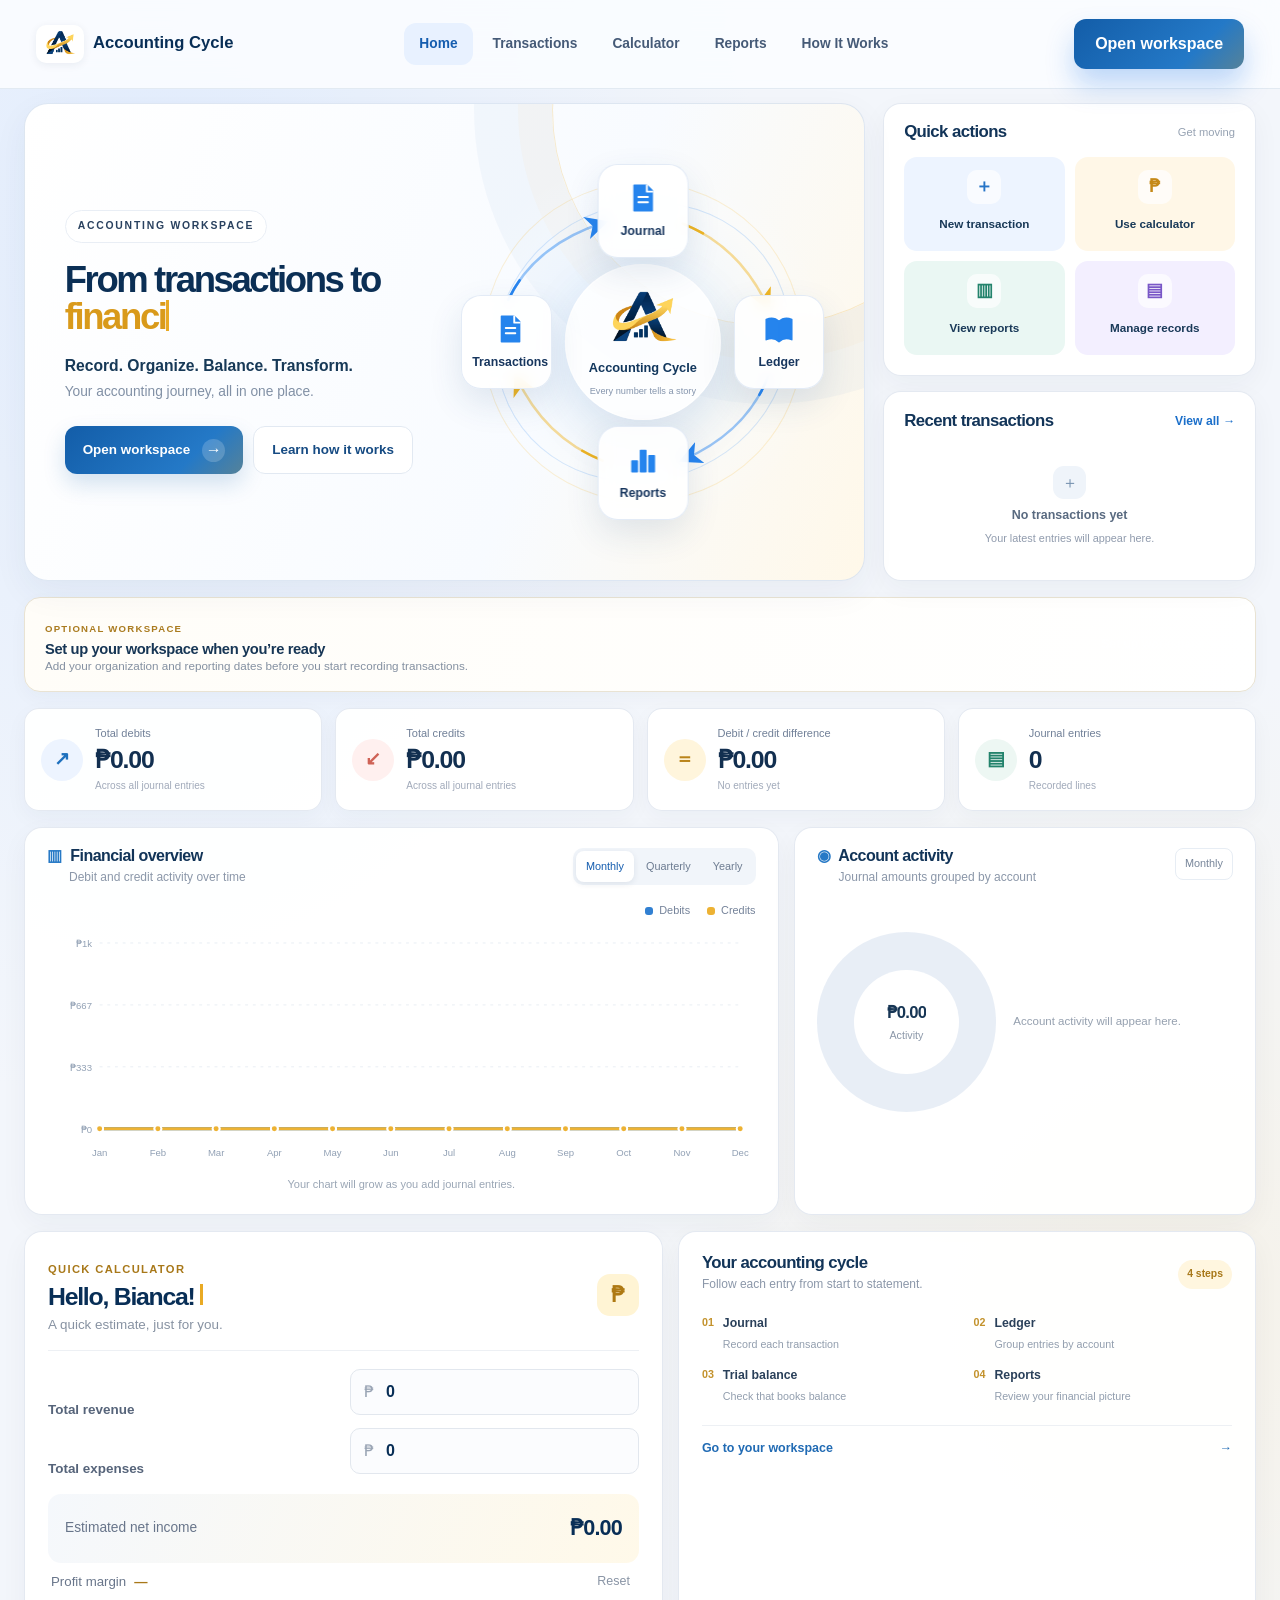
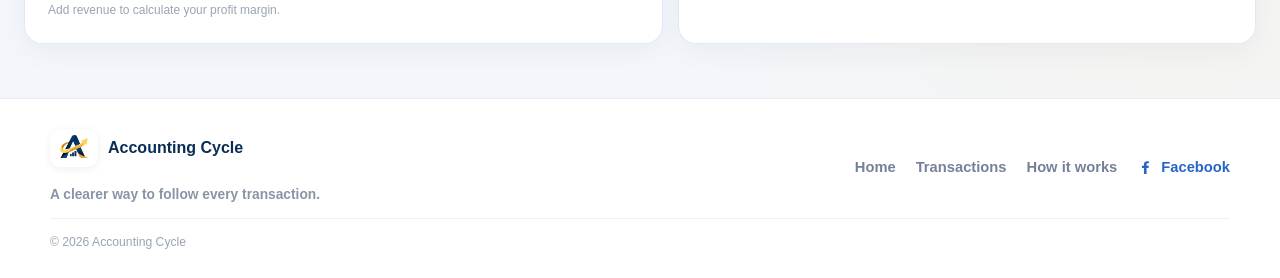
==== index.html @ e99c2876 "Update the transaction.html" ====
﻿<!DOCTYPE html>
<html lang="en">
  <head>
    <meta charset="UTF-8" />
    <meta name="viewport" content="width=device-width, initial-scale=1.0" />
    <meta
      name="description"
      content="Accounting Cycle transforms every transaction into organized accounting insight, from entry to financial report."
    />
    <title>Accounting Cycle</title>
    <link rel="icon" type="image/png" href="assets/logo.png" />
    <link rel="stylesheet" href="base.css" />
    <link rel="stylesheet" href="shared.css" />
    <link rel="stylesheet" href="home.css" />
  </head>
  <body class="dashboard-page">
    <header class="topbar">
      <div class="shell topbar-inner">
        <a class="brand" href="#top" aria-label="Accounting Cycle home">
          <img src="assets/logo.png" alt="Accounting Cycle" class="brand-mark" />
          <span>Accounting Cycle</span>
        </a>

        <nav class="main-nav" aria-label="Main navigation">
          <a class="is-current" href="index.html" aria-current="page">Home</a>
          <a href="transactions.html">Transactions</a>
          <a href="#calculator">Calculator</a>
          <a href="#reports">Reports</a>
          <a href="#how-it-works">How It Works</a>
        </nav>

        <a href="transactions.html" class="btn btn-solid">Open workspace</a>
      </div>
    </header>

    <main id="top" class="dashboard-home">
      <div class="dashboard-shell">
        <div class="dashboard-grid">
          <section class="dashboard-hero-card">
            <div class="dashboard-hero-copy">
              <p class="eyebrow">ACCOUNTING WORKSPACE</p>
              <h1><span class="hero-headline-base">From transactions to</span><span class="headline-line"><span class="typed-insight-wrap"><span class="typed-insight-placeholder" aria-hidden="true">financial clarity.</span><span class="typed-insight-live"><span id="typedInsight"></span><span class="typing-cursor" aria-hidden="true"></span></span></span></span></h1>
              <p class="dashboard-lede">Record. Organize. Balance. Transform.<br /><span>Your accounting journey, all in one place.</span></p>
              <div class="dashboard-hero-actions"><a href="transactions.html" class="btn btn-solid">Open workspace <span class="cta-arrow" aria-hidden="true">→</span></a><a href="#how-it-works" class="btn btn-ghost">Learn how it works</a></div>
            </div>
            <div class="dashboard-hero-art" aria-hidden="true">
              <div class="art-orbit art-orbit-one"></div><div class="art-orbit art-orbit-two"></div>
              <svg class="cycle-arrows" viewBox="0 0 400 400" aria-hidden="true">
                <defs>
                  <marker id="cycleArrowBlue" markerWidth="9" markerHeight="9" refX="7" refY="4.5" orient="auto"><path d="M0 0 9 4.5 0 9 2.5 4.5Z" /></marker>
                  <marker id="cycleArrowGold" markerWidth="9" markerHeight="9" refX="7" refY="4.5" orient="auto"><path d="M0 0 9 4.5 0 9 2.5 4.5Z" /></marker>
                </defs>
                <path class="cycle-arrow cycle-arrow-base cycle-arrow-blue" d="M52 154C72 111 112 83 157 69" />
                <path class="cycle-arrow cycle-arrow-base cycle-arrow-gold" d="M244 70C287 87 318 119 338 162" />
                <path class="cycle-arrow cycle-arrow-base cycle-arrow-blue" d="M339 236C322 282 288 311 245 330" />
                <path class="cycle-arrow cycle-arrow-base cycle-arrow-gold" d="M156 331C113 314 81 282 61 239" />
                <path class="cycle-arrow cycle-arrow-flow cycle-arrow-blue" d="M52 154C72 111 112 83 157 69" marker-end="url(#cycleArrowBlue)" />
                <path class="cycle-arrow cycle-arrow-flow cycle-arrow-gold" d="M244 70C287 87 318 119 338 162" marker-end="url(#cycleArrowGold)" />
                <path class="cycle-arrow cycle-arrow-flow cycle-arrow-blue" d="M339 236C322 282 288 311 245 330" marker-end="url(#cycleArrowBlue)" />
                <path class="cycle-arrow cycle-arrow-flow cycle-arrow-gold" d="M156 331C113 314 81 282 61 239" marker-end="url(#cycleArrowGold)" />
              </svg>
              <div class="art-logo-card"><img src="assets/logo.png" alt="" /><span>Accounting Cycle</span><small>Every number tells a story</small></div>
              <div class="art-stage art-stage-journal"><svg viewBox="0 0 32 32"><path d="M8 4h12l5 5v19H8z"/><path d="M20 4v6h5M12 15h9M12 20h9"/></svg><span>Journal</span></div>
              <div class="art-stage art-stage-ledger"><svg viewBox="0 0 32 32"><path d="M4 7c5-2 9-1 12 2v19c-3-3-7-4-12-2zM28 7c-5-2-9-1-12 2v19c3-3 7-4 12-2z"/></svg><span>Ledger</span></div>
              <div class="art-stage art-stage-reports"><svg viewBox="0 0 32 32"><path d="M6 27V17h5v10zM14 27V7h5v20zM22 27V12h5v15z"/></svg><span>Reports</span></div>
              <div class="art-stage art-stage-transactions"><svg viewBox="0 0 32 32"><path d="M8 4h12l5 5v19H8z"/><path d="M20 4v6h5M12 15h9M12 20h9"/></svg><span>Transactions</span></div>
            </div>
          </section>

          <aside class="dashboard-rail">
            <section class="dashboard-panel quick-panel">
              <div class="dashboard-panel-heading"><h2>Quick actions</h2><span class="panel-caption">Get moving</span></div>
              <div class="quick-action-grid">
                <a class="quick-action action-blue" href="transactions.html"><span class="quick-icon">＋</span><strong>New transaction</strong></a>
                <a class="quick-action action-gold" href="#calculator"><span class="quick-icon">₱</span><strong>Use calculator</strong></a>
                <a class="quick-action action-green" href="#reports"><span class="quick-icon">▥</span><strong>View reports</strong></a>
                <a class="quick-action action-violet" href="transactions.html"><span class="quick-icon">▤</span><strong>Manage records</strong></a>
              </div>
            </section>
            <section class="dashboard-panel recent-panel" aria-labelledby="recentTitle">
              <div class="dashboard-panel-heading"><h2 id="recentTitle">Recent transactions</h2><a href="transactions.html" class="panel-link">View all <span aria-hidden="true">→</span></a></div>
              <ul id="homeRecentTransactions" class="recent-list"><li class="recent-empty"><span class="empty-mark">＋</span><strong>No transactions yet</strong><small>Your latest entries will appear here.</small></li></ul>
            </section>
          </aside>
        </div>

        <section class="workspace-prompt" aria-labelledby="workspacePromptTitle">
          <div class="workspace-prompt-copy"><span class="workspace-prompt-kicker">OPTIONAL WORKSPACE</span><h2 id="workspacePromptTitle">Set up your workspace when you’re ready</h2><p id="workspacePromptDescription">Add your organization and reporting dates before you start recording transactions.</p></div>
          <a id="workspacePromptAction" href="transactions.html" class="btn btn-ghost">Set up workspace <span aria-hidden="true">→</span></a>
        </section>

        <section class="dashboard-metrics" aria-label="Journal summary">
          <article class="metric-card metric-debit"><span class="metric-icon">↗</span><div><span class="metric-label">Total debits</span><strong id="homeDebits">₱0.00</strong><small>Across all journal entries</small></div></article>
          <article class="metric-card metric-credit"><span class="metric-icon">↙</span><div><span class="metric-label">Total credits</span><strong id="homeCredits">₱0.00</strong><small>Across all journal entries</small></div></article>
          <article class="metric-card metric-balance"><span class="metric-icon">＝</span><div><span class="metric-label">Debit / credit difference</span><strong id="homeDifference">₱0.00</strong><small id="homeBalanceCaption">No entries yet</small></div></article>
          <article class="metric-card metric-count"><span class="metric-icon">▤</span><div><span class="metric-label">Journal entries</span><strong id="homeEntryCount">0</strong><small>Recorded lines</small></div></article>
        </section>

        <section class="dashboard-analytics" id="reports" aria-label="Reports and charts">
          <article class="dashboard-panel overview-panel">
            <div class="dashboard-panel-heading chart-heading"><div><h2><span class="chart-icon">▥</span> Financial overview</h2><p>Debit and credit activity over time</p></div><div class="range-switch" role="group" aria-label="Chart time range"><button type="button" class="is-active" data-chart-range="monthly">Monthly</button><button type="button" data-chart-range="quarterly">Quarterly</button><button type="button" data-chart-range="yearly">Yearly</button></div></div>
            <div class="chart-legend"><span><i class="legend-blue"></i>Debits</span><span><i class="legend-gold"></i>Credits</span></div>
            <div class="activity-chart-wrap"><svg id="activityChart" class="activity-chart" viewBox="0 0 740 270" role="img" aria-label="Journal debit and credit activity chart"><g id="activityChartContent"></g></svg></div>
            <p id="chartEmptyNote" class="chart-empty-note">Your chart will grow as you add journal entries.</p>
          </article>
          <article class="dashboard-panel accounts-panel">
            <div class="dashboard-panel-heading chart-heading"><div><h2><span class="chart-icon">◉</span> Account activity</h2><p>Journal amounts grouped by account</p></div><span class="small-period-label" id="accountRangeLabel">Monthly</span></div>
            <div class="account-breakdown"><div id="accountDonut" class="account-donut"><div class="donut-center"><strong id="accountTotal">₱0.00</strong><span>Activity</span></div></div><div id="accountLegend" class="account-legend"><p class="donut-empty">Account activity will appear here.</p></div></div>
          </article>
        </section>

        <section class="dashboard-tools" id="calculator">
          <article class="dashboard-panel home-calculator">
            <div class="calculator-card-head"><div><span class="calculator-kicker">QUICK CALCULATOR</span><h2><span id="typedGreeting" aria-label="Hello, Bianca!"></span><span class="typing-cursor" aria-hidden="true"></span></h2><p class="greeting-subtitle">A quick estimate, just for you.</p></div><span class="calculator-symbol">₱</span></div>
            <form id="profitCalculator" class="calculator-form">
              <label for="calcRevenue">Total revenue</label><div class="calculator-input-wrap"><span>₱</span><input id="calcRevenue" type="number" min="0" step="100" value="0" inputmode="decimal" /></div>
              <label for="calcExpenses">Total expenses</label><div class="calculator-input-wrap"><span>₱</span><input id="calcExpenses" type="number" min="0" step="100" value="0" inputmode="decimal" /></div>
              <div class="calculator-result"><span>Estimated net income</span><strong id="calcNetIncome">₱0.00</strong></div>
              <div class="calculator-bottom"><span>Profit margin</span><strong id="calcMargin">—</strong><button type="reset" id="resetCalculator" aria-label="Reset calculator">Reset</button></div>
              <p id="calculatorMessage" class="calculator-message" aria-live="polite">Enter figures to calculate your estimate.</p>
            </form>
          </article>
          <article class="dashboard-panel cycle-panel" id="how-it-works">
            <div class="dashboard-panel-heading"><div><h2>Your accounting cycle</h2><p>Follow each entry from start to statement.</p></div><span class="cycle-badge">4 steps</span></div>
            <ol class="cycle-list"><li><span>01</span><div><strong>Journal</strong><small>Record each transaction</small></div></li><li><span>02</span><div><strong>Ledger</strong><small>Group entries by account</small></div></li><li><span>03</span><div><strong>Trial balance</strong><small>Check that books balance</small></div></li><li><span>04</span><div><strong>Reports</strong><small>Review your financial picture</small></div></li></ol>
            <a href="transactions.html" class="cycle-link">Go to your workspace <span aria-hidden="true">→</span></a>
          </article>
        </section>
      </div>
    </main>

    <footer class="site-footer professional-footer">
      <div class="shell footer-inner">
        <a class="footer-brand" href="index.html"><img src="assets/logo.png" alt="Accounting Cycle" class="brand-mark" /><span>Accounting Cycle</span></a>
        <p class="footer-note">A clearer way to follow every transaction.</p>
        <nav class="footer-nav" aria-label="Footer navigation">
          <a href="index.html">Home</a>
          <a href="transactions.html">Transactions</a>
          <a href="#how-it-works">How it works</a>
          <a class="facebook-link" href="https://www.facebook.com/denricc" target="_blank" rel="noopener noreferrer" aria-label="Visit Denric's Facebook profile">
            <svg aria-hidden="true" viewBox="0 0 24 24"><path d="M13.5 21v-8.2h2.8l.4-3.2h-3.2V7.5c0-.9.3-1.5 1.6-1.5h1.7V3.1c-.3 0-1.4-.1-2.6-.1-2.6 0-4.4 1.6-4.4 4.6v2h-2.9v3.2h2.9V21h3.7Z"/></svg>
            <span>Facebook</span>
          </a>
        </nav>
        <small class="footer-copyright">© 2026 Accounting Cycle</small>
      </div>
    </footer>

    <script src="app-core.js"></script>
    <script src="home.js"></script>
  </body>
</html>
---- base.css ----
:root {
  --navy: #062b63;
  --blue: #0866e5;
  --blue-bright: #1687f8;
  --gold: #f5b51b;
  --gold-light: #ffd45a;
  --white: #ffffff;
  --off-white: #f6f9ff;
  --soft-blue: #eaf3ff;
  --line: rgba(6, 43, 99, 0.12);
  --text: #1d2b43;
  --muted: #5d6f8a;
  --success: #1ca36c;
  --danger: #df5a6a;
  --shadow: 0 28px 62px rgba(8, 38, 86, 0.12);
  --shadow-soft: 0 18px 40px rgba(8, 38, 86, 0.08);
  --radius-xl: 34px;
  --radius-lg: 24px;
  --radius-md: 18px;
  --radius-sm: 12px;
  --shell: 1180px;
}

* {
  box-sizing: border-box;
}

html {
  scroll-behavior: smooth;
}

body {
  margin: 0;
  font-family: Inter, "Segoe UI", sans-serif;
  background: linear-gradient(180deg, #f9fbff 0%, #eef5ff 32%, #f8fbff 100%);
  color: var(--text);
  line-height: 1.6;
}

img {
  max-width: 100%;
  display: block;
}

a {
  color: inherit;
  text-decoration: none;
}

button,
input,
select {
  font: inherit;
}

button {
  cursor: pointer;
}

main,
footer {
  position: relative;
  z-index: 1;
}

.shell {
  width: min(var(--shell), calc(100% - 32px));
  margin: 0 auto;
}

.eyebrow {
  margin: 0 0 12px;
  font-size: 0.74rem;
  font-weight: 800;
  letter-spacing: 0.18em;
  text-transform: uppercase;
  color: var(--blue);
}

h1,
h2,
h3,
p {
  margin: 0;
}

h1,
h2,
h3 {
  color: var(--navy);
  letter-spacing: -0.06em;
  line-height: 0.97;
}

.topbar {
  position: sticky;
  top: 0;
  z-index: 50;
  padding: 18px 0;
  transition: background 220ms ease, box-shadow 220ms ease, border-color 220ms ease;
}

.topbar.scrolled {
  background: rgba(6, 43, 99, 0.92);
  box-shadow: 0 12px 26px rgba(6, 43, 99, 0.18);
  backdrop-filter: blur(16px);
}

.topbar-inner {
  display: flex;
  align-items: center;
  justify-content: space-between;
  gap: 16px;
  padding: 12px 18px;
  background: rgba(255, 255, 255, 0.7);
  border: 1px solid rgba(8, 102, 229, 0.08);
  border-radius: 999px;
  box-shadow: 0 10px 26px rgba(10, 36, 75, 0.04);
  backdrop-filter: blur(12px);
  transition: background 220ms ease, border-color 220ms ease, box-shadow 220ms ease;
}

.topbar.scrolled .topbar-inner {
  background: rgba(6, 43, 99, 0.78);
  border-color: rgba(255, 255, 255, 0.08);
  box-shadow: 0 14px 28px rgba(6, 43, 99, 0.2);
}

.brand {
  display: inline-flex;
  align-items: center;
  gap: 10px;
  font-weight: 800;
  color: var(--navy);
}

.topbar.scrolled .brand,
.topbar.scrolled .main-nav a,
.topbar.scrolled .btn-solid {
  color: var(--white);
}

.brand-mark {
  width: 34px;
  height: 34px;
  flex-shrink: 0;
}

.main-nav {
  display: flex;
  align-items: center;
  gap: 28px;
}

.main-nav a {
  color: var(--muted);
  font-size: 0.92rem;
  font-weight: 600;
  transition: color 200ms ease;
}

.main-nav a:hover,
.main-nav a:focus-visible {
  color: var(--navy);
}

.btn {
  display: inline-flex;
  align-items: center;
  justify-content: center;
  min-height: 46px;
  padding: 0.75rem 1.3rem;
  border-radius: 999px;
  font-weight: 700;
  transition: transform 220ms ease, box-shadow 220ms ease, background 220ms ease, color 220ms ease;
}

.btn:hover,
.btn:focus-visible {
  transform: translateY(-1px);
}

.btn-solid {
  background: linear-gradient(135deg, var(--blue) 0%, var(--blue-bright) 100%);
  color: var(--white);
  box-shadow: 0 16px 28px rgba(8, 102, 229, 0.25);
}

.btn-ghost {
  border: 1px solid rgba(255, 255, 255, 0.18);
  color: var(--white);
  background: rgba(255, 255, 255, 0.04);
}

.hero {
  padding: 52px 0 34px;
}

.hero-wrap {
  display: grid;
  gap: 24px;
  text-align: center;
}

.hero-copy {
  padding-top: 22px;
}

.hero-copy h1 {
  font-size: clamp(3.6rem, 5vw, 6.3rem);
  line-height: 0.9;
  letter-spacing: -0.08em;
}

.hero-copy h1 span {
  color: var(--gold);
}

.lede {
  max-width: 760px;
  margin: 20px auto 0;
  font-size: clamp(1.1rem, 1.7vw, 1.55rem);
  color: var(--muted);
  letter-spacing: -0.03em;
}

.engine-panel {
  margin-top: 18px;
  position: relative;
}

.engine {
  position: relative;
  width: min(880px, 100%);
  height: 520px;
  margin: 0 auto;
  background: radial-gradient(circle at center, rgba(255, 255, 255, 0.9), rgba(232, 242, 255, 0.96) 58%, rgba(228, 239, 255, 0.92) 100%);
  border: 1px solid rgba(8, 102, 229, 0.08);
  border-radius: 50px;
  box-shadow: var(--shadow-soft);
  overflow: hidden;
}

.engine::before,
.engine::after {
  content: "";
  position: absolute;
  inset: 18% 18%;
  border-radius: 50%;
  border: 1px solid rgba(8, 102, 229, 0.14);
  transform: rotate(-22deg);
}

.engine::after {
  inset: 26% 26%;
  border-color: rgba(245, 181, 27, 0.36);
}

.engine-node {
  --offset-x: 0px;
  --offset-y: 0px;
  position: absolute;
  width: 165px;
  display: flex;
  flex-direction: column;
  align-items: center;
  justify-content: center;
  gap: 8px;
  padding: 18px 14px;
  border-radius: 20px;
  border: 1px solid rgba(8, 102, 229, 0.12);
  background: rgba(255, 255, 255, 0.78);
  box-shadow: 0 14px 28px rgba(14, 27, 50, 0.06);
  backdrop-filter: blur(2px);
  color: var(--navy);
  font-weight: 700;
  transform: translate(-50%, -50%);
  transition: transform 220ms ease, border-color 220ms ease, box-shadow 220ms ease, background 220ms ease, opacity 220ms ease;
}

.engine-node .node-icon {
  display: inline-flex;
  align-items: center;
  justify-content: center;
  width: 40px;
  height: 40px;
  border-radius: 50%;
  background: rgba(8, 102, 229, 0.08);
  color: var(--blue);
  font-size: 1.1rem;
}

.engine-node:nth-of-type(1) { left: 21%; top: 34%; }
.engine-node:nth-of-type(2) { left: 38%; top: 18%; }
.engine-node:nth-of-type(3) { left: 62%; top: 28%; }
.engine-node:nth-of-type(4) { left: 76%; top: 48%; }
.engine-node:nth-of-type(5) { left: 54%; top: 70%; }

.engine-node.active,
.engine-node:hover,
.engine-node:focus-visible {
  transform: translate(-50%, -50%) scale(1.08);
  box-shadow: 0 20px 34px rgba(8, 102, 229, 0.12);
  border-color: rgba(8, 102, 229, 0.2);
  background: rgba(255, 255, 255, 0.94);
}

.engine-node.active .node-icon,
.engine-node:hover .node-icon,
.engine-node:focus-visible .node-icon {
  background: linear-gradient(135deg, rgba(8, 102, 229, 0.12), rgba(245, 181, 27, 0.18));
}

.transaction-particle {
  position: absolute;
  width: 16px;
  height: 16px;
  border-radius: 50%;
  background: radial-gradient(circle, #fff9d5 0%, var(--gold) 30%, #f0a90f 100%);
  box-shadow: 0 0 0 10px rgba(245, 181, 27, 0.12), 0 0 16px rgba(245, 181, 27, 0.7);
  offset-path: path("M 112 196 C 204 90, 314 114, 392 208 S 558 314, 668 250 S 735 164, 782 258 S 645 382, 470 420 S 232 442, 154 332 S 70 214, 112 196");
  offset-distance: 0%;
  animation: travel 12s linear infinite;
}

@keyframes travel {
  from {
    offset-distance: 0%;
    opacity: 0.8;
  }
  20% {
    opacity: 1;
  }
  100% {
    offset-distance: 100%;
    opacity: 0.9;
  }
}

.engine-detail {
  display: inline-block;
  margin-top: 18px;
  padding: 18px 22px;
  border-radius: 18px;
  background: var(--navy);
  color: rgba(255, 255, 255, 0.82);
  box-shadow: var(--shadow);
}

.detail-label {
  margin: 0 0 8px;
  font-size: 0.7rem;
  font-weight: 800;
  letter-spacing: 0.16em;
  text-transform: uppercase;
  color: var(--gold-light);
}

.detail-copy {
  margin: 0;
  font-size: 1rem;
  color: rgba(255, 255, 255, 0.86);
}

.process {
  padding: 48px 0 30px;
}

.process-grid {
  display: grid;
  grid-template-columns: 1fr 1fr;
  gap: 28px;
  align-items: end;
}

.process-intro h2 {
  font-size: clamp(2.5rem, 4vw, 4rem);
}

.process-intro p:last-child {
  margin-top: 18px;
  max-width: 520px;
  color: var(--muted);
  font-size: 1.08rem;
}

.transaction-card {
  padding: 28px 26px 24px;
  background: rgba(255, 255, 255, 0.9);
  border: 1px solid rgba(8, 102, 229, 0.08);
  border-radius: var(--radius-xl);
  box-shadow: var(--shadow-soft);
}

.transaction-head {
  display: flex;
  justify-content: space-between;
  align-items: center;
  gap: 12px;
  padding: 16px 18px;
  border-radius: 16px;
  background: linear-gradient(180deg, rgba(8, 102, 229, 0.06), rgba(245, 181, 27, 0.08));
  font-weight: 700;
  color: var(--navy);
}

.transaction-head.muted {
  margin-top: 12px;
  background: rgba(255, 255, 255, 0.96);
  border: 1px solid rgba(8, 102, 229, 0.08);
}

.process-btn {
  width: 100%;
  margin-top: 18px;
}

.journey {
  display: grid;
  grid-template-columns: repeat(4, minmax(0, 1fr));
  gap: 16px;
  margin-top: 32px;
}

.journey-step {
  position: relative;
  overflow: hidden;
  display: flex;
  flex-direction: column;
  gap: 16px;
  padding: 18px 18px 16px;
  border-radius: 18px;
  background: rgba(255, 255, 255, 0.9);
  border: 1px solid rgba(8, 102, 229, 0.08);
  box-shadow: 0 10px 18px rgba(15, 28, 54, 0.04);
  color: var(--navy);
}

.journey-step::before {
  content: "";
  position: absolute;
  inset: auto 0 0 0;
  height: 4px;
  background: linear-gradient(90deg, var(--gold), var(--blue));
  transform: scaleX(0.2);
  transform-origin: left;
  transition: transform 220ms ease;
}

.journey-step.is-active::before,
.journey-step:hover::before {
  transform: scaleX(1);
}

.step-index {
  font-size: 0.72rem;
  color: var(--gold);
  letter-spacing: 0.14em;
  text-transform: uppercase;
  font-weight: 800;
}

.journey-step strong {
  font-size: 1.2rem;
  letter-spacing: -0.05em;
}

.story {
  padding: 80px 0 30px;
}

.story-head {
  margin-bottom: 28px;
}

.story-head h2 {
  font-size: clamp(2.6rem, 4vw, 4.2rem);
}

.story-visual {
  position: relative;
  min-height: 520px;
  background: linear-gradient(180deg, rgba(255, 255, 255, 0.78), rgba(233, 244, 255, 0.9));
  border: 1px solid rgba(8, 102, 229, 0.08);
  border-radius: 38px;
  box-shadow: var(--shadow-soft);
  overflow: hidden;
}

.story-core {
  position: absolute;
  left: 50%;
  top: 50%;
  transform: translate(-50%, -50%);
  display: grid;
  place-items: center;
  width: 220px;
  height: 220px;
  border-radius: 50%;
  background: radial-gradient(circle at top, #ffffff 0%, #edf5ff 55%, #e0eeff 100%);
  border: 1px solid rgba(8, 102, 229, 0.12);
  box-shadow: var(--shadow-soft);
  z-index: 2;
}

.story-core span,
.story-core small {
  color: var(--muted);
  font-size: 0.76rem;
  letter-spacing: 0.14em;
  text-transform: uppercase;
}

.story-core strong,
.story-core b {
  font-size: clamp(1.8rem, 2.3vw, 2.5rem);
  color: var(--navy);
  letter-spacing: -0.06em;
}

.story-core strong {
  display: block;
  margin-top: 4px;
}

.story-core b {
  display: block;
  color: var(--gold);
  margin-top: 8px;
}

.branch {
  position: absolute;
  display: flex;
  align-items: center;
  justify-content: center;
  min-width: 150px;
  padding: 0.9rem 1.1rem;
  border-radius: 18px;
  background: rgba(255, 255, 255, 0.82);
  border: 1px solid rgba(8, 102, 229, 0.1);
  color: var(--navy);
  font-weight: 700;
  box-shadow: 0 12px 18px rgba(14, 30, 69, 0.05);
  opacity: 0;
  transform: translateY(18px);
  transition: opacity 700ms ease, transform 700ms ease;
}

.story-visual.visible .branch {
  opacity: 1;
  transform: translateY(0);
}

.branch-journal { left: 17%; top: 18%; }
.branch-balance { left: 17%; top: 55%; }
.branch-trial { right: 18%; top: 18%; }
.branch-income { right: 10%; top: 52%; }
.branch-sheet { left: 50%; bottom: 10%; transform: translateX(-50%) translateY(18px); }

.story-visual.visible .branch-sheet {
  transform: translateX(-50%) translateY(0);
}

.story-visual::before,
.story-visual::after {
  content: "";
  position: absolute;
  top: 50%;
  left: 50%;
  width: 58%;
  height: 1px;
  transform: translate(-50%, -50%);
  background: linear-gradient(90deg, rgba(8, 102, 229, 0), rgba(8, 102, 229, 0.18), rgba(245, 181, 27, 0.22), rgba(0, 0, 0, 0));
}

.story-visual::after {
  width: 1px;
  height: 60%;
  background: linear-gradient(180deg, rgba(8, 102, 229, 0), rgba(8, 102, 229, 0.16), rgba(245, 181, 27, 0.2), rgba(0, 0, 0, 0));
}

.canvas-section {
  padding: 70px 0 20px;
}

.canvas-header {
  display: flex;
  justify-content: space-between;
  align-items: flex-end;
  margin-bottom: 26px;
}

.canvas-header h2 {
  font-size: clamp(2.4rem, 3.6vw, 3.6rem);
}

.account-canvas {
  position: relative;
  min-height: 480px;
  background: linear-gradient(180deg, rgba(255, 255, 255, 0.9), rgba(234, 245, 255, 0.9));
  border: 1px solid rgba(8, 102, 229, 0.08);
  border-radius: 30px;
  box-shadow: var(--shadow-soft);
  overflow: hidden;
  padding: 26px;
}

.account-canvas::before {
  content: "";
  position: absolute;
  inset: 12% 9%;
  border: 1px solid rgba(8, 102, 229, 0.08);
  border-radius: 24px;
}

.account-block {
  position: absolute;
  display: flex;
  flex-direction: column;
  justify-content: center;
  gap: 8px;
  min-height: 120px;
  padding: 18px 20px;
  border-radius: 18px;
  background: rgba(255, 255, 255, 0.9);
  border: 1px solid rgba(8, 102, 229, 0.08);
  box-shadow: 0 18px 28px rgba(17, 31, 60, 0.06);
  color: var(--navy);
  transition: transform 220ms ease, box-shadow 220ms ease, border-color 220ms ease;
}

.account-block:hover,
.account-block:focus-visible {
  transform: translateY(-4px);
  box-shadow: 0 18px 34px rgba(8, 102, 229, 0.12);
  border-color: rgba(8, 102, 229, 0.18);
}

.account-block span {
  font-size: 0.75rem;
  font-weight: 800;
  letter-spacing: 0.12em;
  text-transform: uppercase;
  color: var(--muted);
}

.account-block strong {
  font-size: clamp(1.2rem, 2vw, 2rem);
  letter-spacing: -0.06em;
}

.assets {
  left: 12%;
  top: 18%;
  width: 28%;
  background: linear-gradient(135deg, rgba(8, 102, 229, 0.11), rgba(255, 255, 255, 0.88));
}

.liabilities {
  left: 41%;
  top: 28%;
  width: 22%;
  background: linear-gradient(135deg, rgba(245, 181, 27, 0.08), rgba(255, 255, 255, 0.88));
}

.equity {
  right: 12%;
  top: 18%;
  width: 24%;
  background: linear-gradient(135deg, rgba(22, 135, 248, 0.1), rgba(255, 255, 255, 0.88));
}

.revenue {
  left: 18%;
  bottom: 18%;
  width: 30%;
  background: linear-gradient(135deg, rgba(8, 102, 229, 0.08), rgba(255, 255, 255, 0.9));
}

.expenses {
  left: 46%;
  bottom: 18%;
  width: 22%;
  background: linear-gradient(135deg, rgba(245, 181, 27, 0.14), rgba(255, 255, 255, 0.9));
}

.net {
  right: 12%;
  bottom: 18%;
  width: 26%;
  background: linear-gradient(135deg, rgba(22, 135, 248, 0.12), rgba(255, 255, 255, 0.9));
}

.report-panel {
  padding: 42px 0 20px;
}

.report-grid {
  display: grid;
  grid-template-columns: 0.9fr 1.1fr;
  gap: 26px;
  align-items: center;
  background: linear-gradient(135deg, #051d49 0%, #0a2d66 100%);
  border-radius: 34px;
  box-shadow: var(--shadow);
  padding: 26px;
}

.report-entry {
  padding: 26px 22px;
  background: rgba(255, 255, 255, 0.06);
  border: 1px solid rgba(255, 255, 255, 0.08);
  border-radius: 24px;
}

.entry-header {
  display: flex;
  align-items: center;
  justify-content: space-between;
  gap: 12px;
  color: rgba(255, 255, 255, 0.82);
}

.entry-tag {
  display: inline-flex;
  align-items: center;
  justify-content: center;
  min-height: 30px;
  padding: 0.2rem 0.7rem;
  border-radius: 999px;
  background: rgba(245, 181, 27, 0.12);
  color: var(--gold-light);
  font-size: 0.7rem;
  font-weight: 800;
  letter-spacing: 0.12em;
  text-transform: uppercase;
}

.entry-lines {
  margin-top: 20px;
  display: grid;
  gap: 16px;
}

.entry-lines div {
  display: flex;
  justify-content: space-between;
  gap: 16px;
  padding-bottom: 12px;
  border-bottom: 1px solid rgba(255, 255, 255, 0.08);
  color: rgba(255, 255, 255, 0.86);
}

.entry-lines strong {
  color: var(--gold-light);
  letter-spacing: -0.04em;
}

.report-stack {
  display: grid;
  grid-template-columns: repeat(2, minmax(0, 1fr));
  gap: 14px;
}

.report-box {
  padding: 18px 20px;
  border-radius: 18px;
  background: rgba(255, 255, 255, 0.06);
  border: 1px solid rgba(255, 255, 255, 0.08);
  color: rgba(255, 255, 255, 0.84);
}

.report-box span {
  display: block;
  color: rgba(255, 255, 255, 0.7);
  font-size: 0.78rem;
  letter-spacing: 0.08em;
  text-transform: uppercase;
}

.report-box strong {
  display: block;
  margin-top: 10px;
  color: var(--white);
  font-size: clamp(1.1rem, 2vw, 1.7rem);
  letter-spacing: -0.05em;
}

.report-box.status strong {
  color: var(--gold-light);
}

.report-box.wide {
  grid-column: span 2;
}

.hover-label {
  position: absolute;
  display: grid;
  gap: 2px;
  min-width: 150px;
  padding: 12px 14px;
  border-radius: 16px;
  background: rgba(6, 43, 99, 0.96);
  color: rgba(255, 255, 255, 0.9);
  box-shadow: var(--shadow);
  transform: translate(-50%, -100%);
  z-index: 4;
}

.hover-label span {
  font-size: 0.68rem;
  letter-spacing: 0.1em;
  text-transform: uppercase;
  color: rgba(255, 255, 255, 0.68);
}

.hover-label strong {
  font-size: 1.1rem;
  color: var(--white);
  letter-spacing: -0.05em;
}

.hover-label small {
  color: var(--gold-light);
  font-weight: 700;
}

.principles {
  padding: 70px 0 30px;
}

.principles-head h2 {
  font-size: clamp(2.4rem, 3vw, 3.6rem);
}

.principles-grid {
  display: grid;
  grid-template-columns: repeat(3, minmax(0, 1fr));
  gap: 20px;
  margin-top: 28px;
}

.principle {
  padding: 28px 24px;
  border-radius: 22px;
  background: rgba(255, 255, 255, 0.86);
  border: 1px solid rgba(8, 102, 229, 0.08);
  box-shadow: var(--shadow-soft);
}

.principle-label {
  display: inline-block;
  margin-bottom: 12px;
  font-size: 0.72rem;
  font-weight: 800;
  letter-spacing: 0.15em;
  color: var(--blue);
}

.principle p {
  color: var(--muted);
  font-size: 1.06rem;
}

.mini-journal {
  padding: 70px 0 30px;
}

.mini-grid {
  display: grid;
  grid-template-columns: 0.8fr 1.2fr;
  gap: 26px;
  align-items: start;
}

.mini-copy h2 {
  font-size: clamp(2.4rem, 3.2vw, 4rem);
}

.mini-copy p:last-child {
  margin-top: 18px;
  color: var(--muted);
  font-size: 1.06rem;
}

.journal-sandbox {
  background: rgba(255, 255, 255, 0.94);
  border: 1px solid rgba(8, 102, 229, 0.08);
  border-radius: 28px;
  box-shadow: var(--shadow-soft);
  padding: 22px;
}

.transaction-form {
  display: grid;
  grid-template-columns: repeat(4, minmax(0, 1fr));
  gap: 14px;
  align-items: end;
}

.transaction-form label {
  display: flex;
  flex-direction: column;
  gap: 8px;
  color: var(--navy);
  font-weight: 700;
}

.transaction-form input,
.transaction-form select {
  min-height: 48px;
  border: 1px solid rgba(8, 102, 229, 0.12);
  border-radius: 12px;
  background: #f8fbff;
  color: var(--text);
  padding: 0.7rem 0.9rem;
}

.journal-result {
  margin-top: 22px;
  overflow-x: auto;
}

.journal-result table {
  width: 100%;
  border-collapse: collapse;
  min-width: 420px;
}

.journal-result th,
.journal-result td {
  text-align: left;
  padding: 0.8rem 0.7rem;
  border-bottom: 1px solid rgba(8, 102, 229, 0.08);
}

.journal-result thead th {
  color: var(--muted);
  font-size: 0.72rem;
  letter-spacing: 0.12em;
  text-transform: uppercase;
}

.journal-result td {
  color: var(--navy);
  font-weight: 600;
}

.journal-result .debit-cell {
  color: var(--success);
}

.journal-result .credit-cell {
  color: var(--danger);
}

.totals-wrap {
  display: grid;
  grid-template-columns: repeat(3, minmax(0, 1fr));
  gap: 14px;
  margin-top: 20px;
}

.totals-wrap > div {
  padding: 16px 18px;
  border-radius: 16px;
  background: #f8fbff;
  border: 1px solid rgba(8, 102, 229, 0.08);
}

.totals-wrap span {
  display: block;
  color: var(--muted);
  font-size: 0.72rem;
  letter-spacing: 0.12em;
  text-transform: uppercase;
}

.totals-wrap strong {
  display: block;
  margin-top: 8px;
  font-size: 1.2rem;
  color: var(--navy);
  letter-spacing: -0.05em;
}

.journal-status {
  margin-top: 18px;
  min-height: 24px;
  color: var(--navy);
  font-weight: 700;
}

.journal-status.success {
  color: var(--success);
}

.journal-status.error {
  color: var(--danger);
}

.preview-window-section {
  padding: 52px 0 20px;
}

.preview-window {
  overflow: hidden;
  border-radius: 30px;
  border: 1px solid rgba(8, 102, 229, 0.08);
  background: rgba(255, 255, 255, 0.9);
  box-shadow: var(--shadow);
}

.window-topbar {
  display: flex;
  align-items: center;
  gap: 8px;
  height: 44px;
  padding: 0 18px;
  background: #f2f7ff;
  border-bottom: 1px solid rgba(8, 102, 229, 0.08);
}

.window-topbar span {
  width: 10px;
  height: 10px;
  border-radius: 50%;
  display: block;
}

.window-topbar span:nth-child(1) { background: #ffbac0; }
.window-topbar span:nth-child(2) { background: #ffd98d; }
.window-topbar span:nth-child(3) { background: #95dbb6; }

.window-body {
  display: grid;
  grid-template-columns: 190px 1fr;
  min-height: 440px;
}

.window-nav {
  padding: 22px 14px;
  border-right: 1px solid rgba(8, 102, 229, 0.08);
  background: rgba(247, 250, 255, 0.9);
  display: flex;
  flex-direction: column;
  gap: 10px;
}

.window-nav button {
  padding: 0.7rem 0.8rem;
  border-radius: 12px;
  border: 1px solid transparent;
  background: transparent;
  color: var(--muted);
  font-weight: 700;
  text-align: left;
}

.window-nav button.is-active {
  background: rgba(8, 102, 229, 0.08);
  border-color: rgba(8, 102, 229, 0.12);
  color: var(--navy);
}

.window-content {
  padding: 22px 20px 16px;
}

.window-header {
  display: flex;
  align-items: center;
  justify-content: space-between;
  gap: 16px;
  margin-bottom: 16px;
}

.window-header small {
  display: block;
  margin-bottom: 6px;
  color: var(--blue);
  font-size: 0.68rem;
  letter-spacing: 0.12em;
  text-transform: uppercase;
  font-weight: 800;
}

.window-header h3 {
  font-size: clamp(1.7rem, 2vw, 2.2rem);
  letter-spacing: -0.05em;
}

.ghost-btn {
  min-height: 40px;
  border: 1px solid rgba(8, 102, 229, 0.12);
  border-radius: 10px;
  background: rgba(8, 102, 229, 0.04);
  color: var(--navy);
  font-weight: 700;
  padding: 0.6rem 1rem;
}

.preview-table {
  width: 100%;
  border-collapse: collapse;
  min-width: 520px;
}

.preview-table th,
.preview-table td {
  padding: 0.8rem 0.7rem;
  text-align: left;
  border-bottom: 1px solid rgba(8, 102, 229, 0.08);
}

.preview-table thead th {
  color: var(--muted);
  font-size: 0.68rem;
  letter-spacing: 0.1em;
  text-transform: uppercase;
}

.preview-table td {
  color: var(--text);
  font-weight: 600;
}

.preview-table td:nth-child(4) {
  color: var(--success);
}

.preview-table td:nth-child(5) {
  color: var(--danger);
}

.closing-cta {
  padding: 50px 0 80px;
}

.closing-wrap {
  text-align: center;
  padding: 54px 30px 34px;
  border-radius: 30px;
  background: linear-gradient(180deg, rgba(255, 255, 255, 0.9), rgba(234, 243, 255, 0.96));
  border: 1px solid rgba(8, 102, 229, 0.08);
  box-shadow: var(--shadow-soft);
}

.closing-wrap h2 {
  font-size: clamp(2.5rem, 4vw, 4.4rem);
}

.closing-wrap p {
  max-width: 560px;
  margin: 18px auto 0;
  color: var(--muted);
  font-size: 1.08rem;
}

.closing-actions {
  display: flex;
  justify-content: center;
  flex-wrap: wrap;
  gap: 14px;
  margin-top: 24px;
}

.site-footer {
  padding: 0 0 42px;
}

.footer-inner {
  display: flex;
  align-items: center;
  justify-content: space-between;
  gap: 18px;
  border-top: 1px solid rgba(8, 102, 229, 0.08);
  padding-top: 18px;
}

.footer-inner p {
  color: var(--navy);
  font-weight: 800;
}

.footer-nav {
  display: flex;
  align-items: center;
  flex-wrap: wrap;
  gap: 18px;
  color: var(--muted);
  font-size: 0.92rem;
  font-weight: 600;
}

.reveal {
  opacity: 0;
  transform: translateY(18px);
  transition: opacity 700ms ease, transform 700ms ease;
}

.reveal.visible {
  opacity: 1;
  transform: translateY(0);
}

@media (max-width: 980px) {
  .process-grid,
  .mini-grid,
  .report-grid,
  .window-body {
    grid-template-columns: 1fr;
  }

  .journey {
    grid-template-columns: repeat(2, minmax(0, 1fr));
  }

  .transaction-form {
    grid-template-columns: repeat(2, minmax(0, 1fr));
  }
}

@media (max-width: 760px) {
  .topbar {
    padding-top: 12px;
  }

  .topbar-inner {
    border-radius: 24px;
    padding: 12px 14px;
  }

  .main-nav {
    display: none;
  }

  .hero {
    padding-top: 32px;
  }

  .engine {
    height: 420px;
  }

  .engine-node {
    width: 128px;
    font-size: 0.8rem;
  }

  .journey,
  .principles-grid,
  .totals-wrap,
  .report-stack,
  .transaction-form {
    grid-template-columns: 1fr;
  }

  .story-visual {
    min-height: 620px;
  }

  .branch-journal { left: 8%; top: 12%; }
  .branch-balance { left: 8%; top: 56%; }
  .branch-trial { right: 8%; top: 12%; }
  .branch-income { right: 6%; top: 56%; }
  .branch-sheet { left: 50%; bottom: 8%; }

  .account-block {
    width: 44% !important;
    min-height: 104px;
  }

  .assets { left: 8%; top: 20%; }
  .liabilities { left: 52%; top: 24%; }
  .equity { right: 8%; top: 56%; }
  .revenue { left: 10%; bottom: 18%; }
  .expenses { left: 52%; bottom: 18%; }
  .net { right: 10%; bottom: 18%; }

  .footer-inner {
    flex-direction: column;
    align-items: flex-start;
  }
}

@media (prefers-reduced-motion: reduce) {
  html {
    scroll-behavior: auto;
  }

  *, *::before, *::after {
    animation-duration: 0.01ms !important;
    animation-iteration-count: 1 !important;
    transition-duration: 0.01ms !important;
  }
}

:root { --ink: #17253c; --muted: #748198; --blue: #2563eb; --navy: #14233b; --gold: #e7a92b; --paper: #f5f7fb; --line: #e7ebf2; --shadow-soft: 0 18px 50px rgba(24, 42, 74, .08); }
html { scroll-behavior: smooth; }
body { background: var(--paper); color: var(--ink); }
.topbar { background: rgba(245,247,251,.88); }
.topbar-inner { min-height: 72px; border: 1px solid rgba(222,228,238,.82); background: rgba(255,255,255,.94); box-shadow: 0 8px 30px rgba(29,48,80,.06); }
.main-nav a { transition: color .18s ease, background .18s ease; }
.main-nav a:hover, .main-nav a.is-current { color: var(--blue); }
.btn { border-radius: 12px; transition: transform .2s ease, box-shadow .2s ease, background .2s ease; }
.btn:hover { transform: translateY(-2px); box-shadow: 0 10px 22px rgba(37,99,235,.18); }
.hero { padding-top: 74px; }
.hero-wrap { gap: 48px; }
.hero-copy h1 { letter-spacing: -.075em; line-height: .99; }
.hero-copy .lede { color: var(--muted); }
.engine-panel, .transaction-card, .account-canvas, .story-visual { border-radius: 26px; }
.engine-panel { border: 1px solid var(--line); background: rgba(255,255,255,.78); box-shadow: var(--shadow-soft); }
.engine-detail { border-radius: 14px; }
.process, .story, .canvas-section, .principles, .preview-window-section { padding-top: 76px; }
.journey-step, .principle { border-color: var(--line); border-radius: 16px; }
.account-block { border-color: var(--line); border-radius: 16px; }
.transaction-form input:focus, .transaction-form select:focus { outline: 3px solid rgba(37,99,235,.15); border-color: var(--blue); }
.workspace-page { min-height: 100vh; display: flex; flex-direction: column; }
---- shared.css ----
.workspace-main { width: min(1160px, calc(100% - 40px)); flex: 1; padding-top: 56px; padding-bottom: 64px; }
.workspace-heading { display: flex; justify-content: space-between; align-items: flex-end; gap: 24px; margin-bottom: 30px; }
.workspace-heading h1 { margin: 4px 0 8px; font-size: clamp(2.4rem,5vw,3.6rem); letter-spacing: -.065em; line-height: 1; }
.workspace-heading p:not(.eyebrow) { color: var(--muted); margin: 0; }
.balance-pill { display: flex; align-items: center; gap: 10px; padding: 12px 16px; border: 1px solid var(--line); border-radius: 999px; background: #fff; color: #a76813; font-size: .88rem; font-weight: 700; white-space: nowrap; }
.balance-indicator { width: 9px; height: 9px; border-radius: 50%; background: #e5a326; box-shadow: 0 0 0 4px #fff5de; }
.balance-pill.is-balanced { color: #177b56; }.balance-pill.is-balanced .balance-indicator { background: #28a879; box-shadow: 0 0 0 4px #e5f7ef; }
.workspace-grid { display: grid; grid-template-columns: minmax(270px,.72fr) minmax(0,1.5fr); align-items: start; gap: 22px; }
.workspace-card { min-width: 0; padding: 26px; border: 1px solid var(--line); border-radius: 20px; background: #fff; box-shadow: 0 12px 38px rgba(24,42,74,.055); }
.card-heading { display: flex; justify-content: space-between; align-items: center; gap: 14px; margin-bottom: 22px; }
.card-heading h2 { margin: 3px 0 0; font-size: 1.35rem; letter-spacing: -.04em; }
.card-icon { display: grid; place-items: center; width: 40px; height: 40px; border-radius: 12px; background: #edf3ff; color: var(--blue); font-size: 1.3rem; }
.workspace-page .transaction-form { display: grid; grid-template-columns: 1fr; gap: 17px; }
.transaction-form label { gap: 8px; font-size: .86rem; color: #394860; }
.transaction-form label small { color: #9aa4b4; font-weight: 500; }
.workspace-page .transaction-form input, .workspace-page .transaction-form select { width: 100%; min-height: 46px; border: 1px solid #e1e6ee; border-radius: 10px; background: #fbfcfe; padding: 0 12px; color: var(--ink); font: inherit; }
.form-row { display: grid; grid-template-columns: 1fr 1fr; gap: 12px; }
.workspace-page .transaction-form .btn { min-height: 48px; display: flex; align-items: center; justify-content: space-between; padding-inline: 17px; }
.form-hint { margin: -4px 0 0; font-size: .78rem; color: #8a95a7; line-height: 1.5; }
.journal-heading { margin-bottom: 18px; }
.entry-count { display: inline-grid; place-items: center; min-width: 25px; height: 25px; margin-left: 4px; border-radius: 8px; background: #f0f3f8; color: #65738a; font-size: .76rem; vertical-align: 2px; }
.text-button { border: 0; background: transparent; color: #8a95a7; font: inherit; font-size: .82rem; cursor: pointer; }
.text-button:hover { color: #d14e55; }
.workspace-page .journal-result { min-height: 188px; margin-top: 0; }
.workspace-page .journal-result table { min-width: 490px; }
.workspace-page .journal-result th, .workspace-page .journal-result td { padding: 13px 10px; border-bottom: 1px solid #eff1f5; }
.workspace-page .journal-result thead th { font-size: .68rem; letter-spacing: .08em; }
.workspace-page .journal-result td { font-size: .86rem; }
.journal-result td:first-child { min-width: 150px; }
.entry-note { display: block; margin-top: 3px; color: #9aa4b4; font-size: .74rem; font-weight: 400; }
.remove-entry { width: 28px; height: 28px; border: 0; border-radius: 8px; background: transparent; color: #a3adbb; font-size: 1.2rem; cursor: pointer; }
.remove-entry:hover { background: #fff0f0; color: #d14e55; }
.empty-journal { display: flex; flex-direction: column; align-items: center; justify-content: center; min-height: 176px; text-align: center; color: #8a95a7; }
.empty-journal span { display: grid; place-items: center; width: 42px; height: 42px; margin-bottom: 10px; border-radius: 14px; background: #f1f5fb; color: #7890b2; font-size: 1.7rem; }
.empty-journal strong { color: #526078; font-size: .9rem; }.empty-journal p { margin: 5px 0 0; font-size: .8rem; }.empty-journal.is-hidden { display: none; }
.workspace-page .totals-wrap { gap: 10px; margin-top: 18px; }
.workspace-page .totals-wrap > div { padding: 13px; border: 1px solid #edf0f5; border-radius: 12px; background: #fafbfd; }
.workspace-page .totals-wrap span { font-size: .64rem; letter-spacing: .07em; }
.workspace-page .totals-wrap strong { font-size: 1rem; }
.workspace-page .difference-total strong { color: #b1771e; }
.workspace-page .journal-status { margin: 16px 0 0; padding: 12px 14px; border-radius: 10px; background: #f5f7fa; font-size: .82rem; }
.workspace-page .journal-status.success { background: #edf8f2; }.workspace-page .journal-status.error { background: #fff6e8; }
.back-link { display: inline-block; margin-top: 26px; color: #66758d; font-size: .88rem; font-weight: 600; }.back-link:hover { color: var(--blue); }
.workspace-page .site-footer { margin-top: auto; }.workspace-page .footer-inner { padding-top: 18px; }.workspace-page .footer-inner span { color: #8994a5; font-size: .84rem; }
@media(max-width:900px) { .workspace-grid { grid-template-columns: 1fr; } .entry-card { order: 0; }.journal-card { order: 1; } }
@media(max-width:760px) { .topbar-inner { flex-wrap: wrap; }.main-nav { display: flex; order: 3; width: 100%; justify-content: center; padding-top: 8px; }.topbar-inner > .btn { margin-left: auto; }.workspace-main { width: min(100% - 28px, 600px); padding-top: 36px; }.workspace-heading { align-items: flex-start; flex-direction: column; }.workspace-card { padding: 19px; }.workspace-page .totals-wrap { grid-template-columns: 1fr; }.hero { padding-top: 48px; } }
@media(max-width:420px) { .brand span { font-size: .9rem; }.topbar-inner > .btn { padding-inline: 12px; font-size: .82rem; }.form-row { grid-template-columns: 1fr; }.workspace-heading h1 { font-size: 2.5rem; } }

.workspace-page .journal-composer { gap: 14px; }
.composer-date { display: grid; gap: 7px; }
.composer-date > label, .journal-composer > .note-field { color: var(--ink); font-size: .82rem; font-weight: 700; }
.calendar-control { position: relative; display: flex; align-items: center; }
.workspace-page .transaction-form .calendar-control input { padding-right: 48px; }
.date-picker-button { position: absolute; right: 7px; display: grid; place-items: center; width: 34px; height: 34px; border: 0; border-radius: 9px; background: #edf4fb; color: var(--blue); cursor: pointer; transition: background .18s, color .18s, transform .18s; }
.date-picker-button:hover { background: #fff2cf; color: #a87819; transform: translateY(-1px); }
.date-picker-button svg { width: 18px; height: 18px; fill: none; stroke: currentColor; stroke-width: 1.8; stroke-linecap: round; stroke-linejoin: round; }
.account-details { display: grid; grid-template-columns: 1fr; gap: 7px; min-width: 0; margin: 0; padding: 15px; border: 1px solid transparent; border-radius: 13px; }
.account-details legend { padding: 0 5px; color: var(--navy); font-size: .82rem; font-weight: 800; text-transform: capitalize; }
.debit-details { border-color: #dbe8f5; background: #f0f6fc; }
.credit-details { border-color: #f2e4bd; background: #fff9e9; }
.account-details label { margin-top: 2px; color: #66758a; font-size: .76rem; }
.workspace-page .transaction-form .account-details input { min-height: 40px; background: #fff; }
.money-input { display: flex; align-items: center; min-height: 40px; padding-left: 12px; border: 1px solid #e1e6ee; border-radius: 10px; background: #fff; color: #8b97a8; }
.money-input:focus-within { outline: 3px solid rgba(37,99,235,.12); border-color: var(--blue); }
.workspace-page .transaction-form .money-input input { min-height: 38px; border: 0; background: transparent; box-shadow: none; }
.workspace-page .transaction-form .money-input input:focus { outline: 0; }
.journal-composer > .note-field { display: grid; gap: 7px; }
.workspace-page .transaction-form textarea { width: 100%; min-height: 68px; resize: vertical; padding: 11px 12px; border: 1px solid #e1e6ee; border-radius: 10px; background: #fbfcfe; color: var(--ink); font: inherit; font-size: .88rem; }
.workspace-page .transaction-form textarea:focus { outline: 3px solid rgba(37,99,235,.15); border-color: var(--blue); }
.composer-actions { display: grid; gap: 8px; margin-top: 2px; }
.workspace-page .transaction-form .add-entry-button { justify-content: center; }
.finish-journal-button { min-height: 45px; padding: 0 16px; border: 1px solid #d9e2ee; border-radius: 11px; background: #f7f9fc; color: var(--navy); font: inherit; font-size: .88rem; font-weight: 750; cursor: pointer; transition: background .18s, border-color .18s, transform .18s; }
.finish-journal-button:hover { transform: translateY(-1px); border-color: #e9c66d; background: #fff8e7; }
.workspace-page .journal-card { overflow: hidden; }
.workspace-page .journal-table-wrap { overflow-x: auto; border: 1px solid #e8edf4; border-top: 4px solid var(--blue); border-radius: 13px; background: #fff; }
.workspace-page .journal-result .general-journal-table { width: 100%; min-width: 560px; border-collapse: separate; border-spacing: 0; }
.workspace-page .journal-result .general-journal-table th { padding: 13px 14px; background: #f0f3f8; color: var(--navy); font-size: .7rem; font-weight: 800; letter-spacing: .06em; text-align: left; text-transform: uppercase; }
.workspace-page .journal-result .general-journal-table th:nth-child(3), .workspace-page .journal-result .general-journal-table td:nth-child(3) { background-color: #eff6fc; }
.workspace-page .journal-result .general-journal-table th:nth-child(4), .workspace-page .journal-result .general-journal-table td:nth-child(4) { background-color: #fff8e8; }
.workspace-page .journal-result .general-journal-table td { padding: 12px 14px; border-bottom: 1px solid #edf0f4; color: #46546a; font-size: .82rem; vertical-align: top; }
.workspace-page .journal-result .general-journal-table tbody tr:last-child td { border-bottom: 0; }
.workspace-page .general-journal-table .journal-date-cell { width: 104px; color: var(--navy); font-weight: 750; white-space: nowrap; }
.workspace-page .general-journal-table td.particular-debit strong, .workspace-page .general-journal-table td.particular-credit strong { color: var(--navy); }
.workspace-page .general-journal-table td.particular-credit { padding-left: 30px; }
.workspace-page .general-journal-table .debit-cell, .workspace-page .general-journal-table .credit-cell { color: var(--navy); font-variant-numeric: tabular-nums; font-weight: 750; text-align: right; white-space: nowrap; }
.workspace-page .general-journal-table .journal-note-cell { padding: 0 14px 12px 28px; color: #8490a1; font-family: Georgia, serif; font-size: .76rem; font-style: italic; }
.draft-label { display: block; margin-top: 4px; color: #b17c17; font-size: .64rem; font-weight: 750; letter-spacing: .04em; text-transform: uppercase; }
.general-journal-table .is-draft td { border-bottom-style: dashed !important; }
.workspace-page .journal-result .empty-journal { min-height: 170px; }
@media(max-width:560px) { .workspace-page .journal-card, .workspace-page .entry-card { padding: 17px; }.workspace-page .journal-result .general-journal-table th, .workspace-page .journal-result .general-journal-table td { padding-inline: 10px; } }

.professional-footer { margin-top: 32px; padding: 30px 0 26px; background: #fff; border-top: 1px solid #e7ebf2; }
.professional-footer .footer-inner { display: grid; grid-template-columns: 1fr auto; align-items: center; gap: 12px 28px; border: 0; padding-top: 0; }
.footer-brand { display: inline-flex; align-items: center; gap: 10px; color: var(--navy); font-weight: 800; text-decoration: none; }
.footer-brand img { width: 32px; height: 32px; object-fit: contain; }
.professional-footer .footer-note { margin: 5px 0 0; color: #8994a5; font-size: .86rem; }
.professional-footer .footer-nav { grid-column: 2; grid-row: 1 / span 2; gap: 20px; }
.professional-footer .footer-nav a { transition: color .18s ease; }
.professional-footer .footer-nav a:hover { color: var(--blue); }
.facebook-link { display: inline-flex; align-items: center; gap: 7px; color: #2865c7; }
.facebook-link svg { width: 17px; height: 17px; fill: currentColor; }
.footer-copyright { grid-column: 1 / -1; padding-top: 14px; border-top: 1px solid #eff1f5; color: #9aa4b4; font-size: .76rem; }
@media(max-width:760px) { .professional-footer .footer-inner { grid-template-columns: 1fr; gap: 12px; }.professional-footer .footer-nav { grid-column: 1; grid-row: auto; justify-content: flex-start; gap: 14px; }.footer-copyright { grid-column: 1; } }
:root { --blue: #135da8; --blue-bright: #2479c7; --navy: #082e56; --gold: #e9aa24; --gold-light: #ffd15a; --soft-blue: #edf4fb; --line: rgba(8,46,86,.13); }
.brand-mark { width: 54px; height: 40px; object-fit: contain; }
.footer-brand img { width: 42px; height: 32px; }
.btn-solid { background: linear-gradient(135deg, #135da8 0%, #2479c7 70%, #d99b1f 180%); }
.eyebrow, .step-index, .principle-label { color: #bd8516; }
.engine-node.active .node-icon, .engine-node:hover .node-icon, .engine-node:focus-visible .node-icon { background: linear-gradient(135deg, rgba(19,93,168,.13), rgba(233,170,36,.24)); color: #bd8516; }
.journey-step::before { background: linear-gradient(90deg, #e9aa24, #135da8); }
.transaction-particle { background: radial-gradient(circle, #fff9d5 0%, #ffd15a 30%, #d99b1f 100%); }
.workspace-page .entry-card .card-icon { background: #fff5d9; color: #bd8516; }
.calculator-section { padding: 76px 0 28px; }
.calculator-layout { display: grid; grid-template-columns: .85fr 1.15fr; gap: clamp(28px, 6vw, 88px); align-items: center; }
.calculator-intro h2 { min-height: 1.15em; margin: 12px 0 16px; color: var(--navy); font-size: clamp(2.6rem, 5vw, 4.2rem); letter-spacing: -.07em; line-height: 1.05; }
.calculator-intro > p:not(.eyebrow) { max-width: 430px; color: var(--muted); font-size: 1.05rem; }
.typing-cursor { display: inline-block; width: 3px; height: .85em; margin-left: 5px; background: var(--gold); vertical-align: -.03em; animation: cursor-blink .8s step-end infinite; }
@keyframes cursor-blink { 50% { opacity: 0; } }
.calculator-note { display: flex; align-items: center; gap: 12px; max-width: 400px; margin-top: 28px; color: #79869a; font-size: .88rem; line-height: 1.5; }
.calculator-note-icon { display: grid; place-items: center; flex: 0 0 38px; height: 38px; border-radius: 12px; background: #fff4d4; color: #bd8516; font-size: 1.2rem; }
.calculator-card { overflow: hidden; padding: 26px; border: 1px solid #e5eaf1; border-radius: 22px; background: white; box-shadow: 0 20px 55px rgba(8,46,86,.09); }
.calculator-card-head { display: flex; justify-content: space-between; align-items: center; padding-bottom: 20px; border-bottom: 1px solid #edf0f4; }
.calculator-kicker { color: #a87819; font-size: .7rem; font-weight: 800; letter-spacing: .12em; text-transform: uppercase; }
.calculator-card-head h3 { margin: 3px 0 0; color: var(--navy); font-size: 1.4rem; letter-spacing: -.04em; }
.calculator-symbol { display: grid; place-items: center; width: 42px; height: 42px; border-radius: 13px; background: #fff4d4; color: #ae7913; font-size: 1.35rem; font-weight: 800; }
.calculator-form { display: grid; grid-template-columns: 1fr auto; gap: 9px 16px; padding-top: 18px; }
.calculator-form > label { align-self: end; color: #56647a; font-size: .84rem; font-weight: 650; }
.calculator-form > label span { display: none; }
.calculator-input-wrap { grid-column: span 2; display: flex; align-items: center; gap: 10px; min-height: 46px; margin-bottom: 8px; padding: 0 13px; border: 1px solid #e2e7ee; border-radius: 10px; background: #fbfcfe; color: #99a4b4; transition: border-color .2s, box-shadow .2s; }
.calculator-input-wrap:focus-within { border-color: #d4a333; box-shadow: 0 0 0 3px rgba(233,170,36,.13); }
.calculator-input-wrap input { width: 100%; min-width: 0; border: 0; outline: 0; background: transparent; color: var(--navy); font: inherit; font-weight: 700; }
.calculator-result { grid-column: span 2; display: flex; justify-content: space-between; align-items: center; gap: 12px; margin-top: 7px; padding: 17px; border-radius: 13px; background: linear-gradient(110deg,#f5f8fc,#fff9e9); color: #68758a; font-size: .86rem; }
.calculator-result strong { color: var(--navy); font-size: clamp(1.2rem,3vw,1.65rem); letter-spacing: -.04em; }.calculator-result strong.is-loss { color: #c24f52; }
.calculator-bottom { grid-column: span 2; display: flex; align-items: center; gap: 8px; padding: 0 3px; color: #68758a; font-size: .83rem; }.calculator-bottom strong { color: #a87819; }.calculator-bottom button { margin-left: auto; border: 0; background: transparent; color: #8994a5; font: inherit; font-size: .78rem; cursor: pointer; }.calculator-bottom button:hover { color: var(--blue); }
.calculator-message { grid-column: span 2; min-height: 1.2em; margin: 0; color: #9aa4b4; font-size: .75rem; }
@media(max-width:850px) { .calculator-layout { grid-template-columns: 1fr; gap: 26px; }.calculator-intro { max-width: 620px; }.calculator-section { padding-top: 56px; } }
@media(prefers-reduced-motion:reduce) { .typing-cursor { animation: none; } }
.brand-mark { display: block; width: 60px; height: 42px; object-fit: contain; flex-shrink: 0; }
.footer-brand .brand-mark { width: 46px; height: 32px; }
.hero { padding: 82px 0 52px; }
.hero-wrap { display: grid; grid-template-columns: minmax(0,.9fr) minmax(380px,1.1fr); gap: clamp(32px,6vw,78px); align-items: center; text-align: left; }
.hero-copy { padding-top: 0; }
.hero-copy h1 { max-width: 600px; font-size: clamp(3.3rem,5.15vw,5.8rem); line-height: .98; }
.hero-copy .lede { max-width: 470px; margin-top: 24px; font-size: clamp(1.05rem,1.5vw,1.25rem); }
.hero-calculator { width: 100%; max-width: 570px; justify-self: end; margin: 0; }
.hero-calculator .calculator-card-head { align-items: flex-start; }
.hero-calculator .calculator-card-head h3 { min-height: 1.2em; margin-top: 6px; font-size: clamp(1.45rem,2.3vw,1.8rem); }
.greeting-subtitle { margin: 5px 0 0; color: #8792a2; font-size: .84rem; }
.hero-calculator .calculator-form { padding-top: 18px; }
.brand-mark { padding: 4px; border-radius: 10px; background: #fff; box-shadow: 0 3px 12px rgba(255,255,255,.12); }
.topbar.scrolled .brand-mark { background: #fff; box-shadow: 0 0 0 1px rgba(255,255,255,.32), 0 4px 14px rgba(0,0,0,.18); }
@media(max-width:900px) { .hero-wrap { grid-template-columns: 1fr; gap: 28px; }.hero-copy { text-align: center; }.hero-copy h1,.hero-copy .lede { margin-left: auto; margin-right: auto; }.hero-calculator { justify-self: center; max-width: 620px; }.hero { padding-top: 56px; } }
@media(max-width:560px) { .hero-copy h1 { font-size: clamp(2.8rem,12vw,4rem); }.hero-calculator { padding: 19px; }.calculator-result { align-items: flex-start; flex-direction: column; } }
body:not(.workspace-page) .btn,
body:not(.workspace-page) .ghost-btn {
  position: relative;
  overflow: hidden;
  transform: translateY(0) scale(1);
  transition: transform .22s cubic-bezier(.2,.8,.2,1), box-shadow .22s ease, border-color .22s ease, background-color .22s ease, filter .22s ease;
}
body:not(.workspace-page) .btn:hover,
body:not(.workspace-page) .ghost-btn:hover {
  transform: translateY(-3px) scale(1.015);
  box-shadow: 0 12px 24px rgba(8,46,86,.18), 0 3px 8px rgba(233,170,36,.16);
}
body:not(.workspace-page) .btn-solid:hover { filter: saturate(1.12) brightness(1.04); }
body:not(.workspace-page) .btn-ghost:hover,
body:not(.workspace-page) .ghost-btn:hover { border-color: rgba(233,170,36,.55); background-color: #fff9eb; }
body:not(.workspace-page) .btn:active,
body:not(.workspace-page) .ghost-btn:active { transform: translateY(-1px) scale(.99); box-shadow: 0 4px 10px rgba(8,46,86,.12); }
body:not(.workspace-page) .btn:focus-visible,
body:not(.workspace-page) .ghost-btn:focus-visible { outline: 3px solid rgba(233,170,36,.55); outline-offset: 3px; }
@media (prefers-reduced-motion: reduce) {
  body:not(.workspace-page) .btn,
  body:not(.workspace-page) .ghost-btn { transition: box-shadow .01ms, background-color .01ms; }
  body:not(.workspace-page) .btn:hover,
  body:not(.workspace-page) .ghost-btn:hover { transform: none; }
}

.main-nav { gap: clamp(12px, 2vw, 25px); flex-wrap: wrap; }
.main-nav a.is-current { color: var(--blue); }
.topbar.scrolled .main-nav a.is-current { color: #fff; }
.workspace-heading-actions { display: flex; flex-direction: column; align-items: flex-end; gap: 10px; }
.workspace-heading-actions .text-button { padding: 0; }
.setup-overlay { position: fixed; inset: 0; z-index: 1000; display: flex; align-items: center; justify-content: center; padding: 24px; background: rgba(13,25,43,.68); backdrop-filter: blur(5px); }
.setup-overlay[hidden] { display: none; }
.setup-dialog { position: relative; width: min(100%, 620px); max-height: min(90vh, 820px); overflow-y: auto; padding: clamp(26px,5vw,50px); border: 1px solid rgba(255,255,255,.8); border-top: 7px solid var(--blue); border-radius: 28px; background: #fff; box-shadow: 0 32px 90px rgba(0,0,0,.26); }
.setup-close { position: absolute; top: 18px; right: 20px; width: 38px; height: 38px; border: 0; border-radius: 50%; background: #f2f5f9; color: #65738a; font-size: 1.5rem; cursor: pointer; }
.setup-close:hover { background: #fff3d8; color: #986b16; }
.setup-dialog h1 { margin: 5px 40px 8px 0; color: var(--navy); font-size: clamp(1.7rem,4vw,2.25rem); letter-spacing: -.055em; line-height: 1.1; }
.setup-description { margin: 0 0 24px; color: #8490a2; }
.setup-form { display: grid; gap: 10px; }
.setup-form > label { margin-top: 7px; color: #33445c; font-size: .9rem; font-weight: 700; }
.setup-form > input { width: 100%; min-height: 50px; padding: 0 15px; border: 1px solid #e2e7ee; border-radius: 12px; outline: 0; background: #f8f9fc; color: var(--navy); font: inherit; }
.setup-form > input:focus { border-color: var(--blue); box-shadow: 0 0 0 3px rgba(19,93,168,.12); }
.calendar-control { display: flex; align-items: stretch; min-width: 0; min-height: 46px; overflow: hidden; border: 1px solid #e1e6ee; border-radius: 11px; background: #fbfcfe; transition: border-color .18s, box-shadow .18s; }
.calendar-control:focus-within { border-color: var(--blue); box-shadow: 0 0 0 3px rgba(19,93,168,.11); }
.calendar-control input[type="date"] { flex: 1; width: 100%; min-width: 0; min-height: 46px; padding: 0 12px; border: 0; outline: 0; background: transparent; color: var(--navy); font: inherit; }
.workspace-page .transaction-form .calendar-control input[type="date"] { width: 100%; min-height: 46px; border: 0; border-radius: 0; background: transparent; padding: 0 12px; }
.date-picker-button { display: grid; place-items: center; flex: 0 0 48px; border: 0; border-left: 1px solid #edf0f4; background: #fff; color: var(--blue); cursor: pointer; transition: color .18s, background .18s; }
.date-picker-button:hover { background: #fff5dc; color: #a8791a; }
.date-picker-button svg { width: 19px; height: 19px; fill: none; stroke: currentColor; stroke-width: 1.7; stroke-linecap: round; stroke-linejoin: round; }
.setup-submit { display: flex; justify-content: space-between; width: 100%; min-height: 54px; margin-top: 13px; padding-inline: 18px; border-radius: 12px; text-transform: capitalize; }
.setup-error { min-height: 1.1em; margin: 0; color: #bd464b; font-size: .82rem; }
.ledger-tabs { display: flex; gap: 6px; margin: -2px 0 16px; padding: 5px; border-radius: 12px; background: #f3f6fa; }
.ledger-tabs button { min-height: 38px; padding: 0 13px; border: 0; border-radius: 9px; background: transparent; color: #778499; font: inherit; font-size: .82rem; font-weight: 700; cursor: pointer; transition: color .18s, background .18s, box-shadow .18s; }
.ledger-tabs button:hover { color: var(--navy); }
.ledger-tabs button.is-active { background: #fff; color: var(--navy); box-shadow: 0 2px 7px rgba(24,42,74,.08); }
.ledger-view[hidden] { display: none; }
.ledger-filter { display: grid; grid-template-columns: 1fr auto minmax(170px,.8fr) auto; align-items: center; gap: 10px; margin-bottom: 12px; }
.ledger-filter > div:first-child { display: grid; color: var(--navy); font-size: .87rem; }
.ledger-filter > div:first-child span { color: #8b96a7; font-size: .75rem; }
.ledger-filter > label { color: #6d7b90; font-size: .76rem; font-weight: 650; }
.ledger-filter .calendar-control { min-height: 40px; }
.ledger-filter .calendar-control input[type="date"] { min-height: 40px; font-size: .79rem; }
.ledger-filter .date-picker-button { flex-basis: 38px; }
.workspace-page .journal-result table { min-width: 540px; }
.workspace-page .journal-result th:first-child { white-space: nowrap; }
.workspace-page .journal-result td:first-child { min-width: 105px; white-space: nowrap; }
@media(max-width:980px) { .ledger-filter { grid-template-columns: 1fr auto; }.ledger-filter > label { grid-column: 1; }.ledger-filter > .calendar-control { grid-column: 1; }.ledger-filter > .text-button { grid-column: 2; grid-row: 2; } }
@media(max-width:760px) {
  .topbar-inner { border-radius: 22px; }
  .main-nav { display: flex; order: 3; width: 100%; justify-content: center; gap: 7px 15px; padding: 8px 0 2px; }
  .main-nav a { font-size: .78rem; }
  .workspace-heading-actions { align-items: flex-start; }
  .setup-overlay { align-items: flex-end; padding: 10px; }
  .setup-dialog { max-height: 92vh; padding: 28px 22px; border-radius: 24px 24px 15px 15px; }
}

.setup-dialog { width: min(100%, 820px); max-height: min(90vh, 760px); padding: 0; overflow: hidden auto; border: 1px solid #e7ebf2; border-top: 0; border-radius: 24px; }
.setup-layout { display: grid; grid-template-columns: .78fr 1.22fr; min-height: 440px; }
.setup-aside { display: flex; flex-direction: column; justify-content: center; padding: clamp(25px,4vw,42px); background: radial-gradient(circle at 95% 8%, rgba(233,170,36,.28), transparent 35%), linear-gradient(145deg,#0d3c6c,#082b50); color: #fff; }
.setup-tag { align-self: flex-start; padding: 7px 10px; border: 1px solid rgba(255,255,255,.2); border-radius: 999px; color: #ffe09b; font-size: .62rem; font-weight: 800; letter-spacing: .1em; }
.setup-aside h1 { margin: 25px 0 12px; color: #fff; font-size: clamp(1.8rem,3.5vw,2.55rem); letter-spacing: -.06em; line-height: 1.05; }
.setup-aside > p { margin: 0; color: rgba(255,255,255,.72); font-size: .9rem; line-height: 1.65; }
.setup-aside-note { display: flex; align-items: flex-start; gap: 11px; margin-top: 36px; padding-top: 18px; border-top: 1px solid rgba(255,255,255,.16); }
.setup-aside-note span { color: #ffd15a; font-size: .7rem; font-weight: 800; letter-spacing: .12em; }
.setup-aside-note p { margin: 0; color: rgba(255,255,255,.7); font-size: .75rem; }
.setup-form { align-content: center; gap: 9px; padding: clamp(24px,4vw,42px); }
.setup-form-heading { margin-bottom: 8px; }
.setup-form-heading > span { color: var(--navy); font-size: 1.1rem; font-weight: 800; letter-spacing: -.03em; }
.setup-form-heading p { margin: 4px 0 0; color: #8a95a7; font-size: .78rem; }
.setup-form > label, .setup-date-field > label { margin: 5px 0 0; color: #44536a; font-size: .78rem; font-weight: 700; }
.setup-form > input { min-height: 46px; font-size: .86rem; }
.setup-date-grid { display: grid; grid-template-columns: 1fr 1fr; gap: 12px; }
.setup-date-field { display: grid; align-content: start; gap: 8px; min-width: 0; }
.setup-date-field .calendar-control { min-width: 0; }
.setup-date-field .calendar-control input[type="date"] { font-size: .78rem; }
.setup-actions { display: grid; grid-template-columns: auto 1fr; align-items: center; gap: 11px; margin-top: 8px; }
.setup-cancel { min-height: 48px; padding: 0 19px; border: 1px solid #dfe5ed; border-radius: 11px; background: #fff; color: #68758a; font: inherit; font-size: .84rem; font-weight: 700; cursor: pointer; transition: border-color .18s, background .18s, color .18s; }
.setup-cancel:hover { border-color: #d6a83e; background: #fff9eb; color: #8c6519; }
.setup-actions .setup-submit { width: 100%; min-height: 48px; margin: 0; padding-inline: 14px; border-radius: 11px; font-size: .83rem; }
@media(max-width:640px) {
  .setup-overlay { align-items: center; padding: 12px; }
  .setup-dialog { max-height: 94vh; border-radius: 20px; }
  .setup-layout { grid-template-columns: 1fr; }
  .setup-aside { padding: 22px 24px; }
  .setup-aside h1 { margin: 15px 0 8px; font-size: 1.75rem; }
  .setup-aside-note { display: none; }
  .setup-form { padding: 23px 24px 26px; }
}
@media(max-width:400px) { .setup-date-grid { grid-template-columns: 1fr; }.setup-actions { grid-template-columns: 1fr; }.setup-cancel { order: 2; } }
.ghost-btn { display: inline-flex; align-items: center; justify-content: center; text-decoration: none; }
---- home.css ----
.dashboard-page { min-height: 100vh; background: radial-gradient(ellipse at 12% 12%,rgba(212,229,255,.56),transparent 38%),radial-gradient(ellipse at 92% 70%,rgba(255,225,160,.2),transparent 35%),#f3f6fb; }
.dashboard-page .topbar { padding: 10px 0; background: rgba(250,252,255,.88); border-bottom: 1px solid rgba(221,229,239,.8); backdrop-filter: blur(18px); }
.dashboard-page .topbar-inner { width: min(1480px,calc(100% - 44px)); min-height: 64px; padding: 9px 14px; border: 0; border-radius: 16px; background: transparent; box-shadow: none; backdrop-filter: none; }
.dashboard-page .topbar.scrolled { background: rgba(250,252,255,.96); box-shadow: 0 5px 20px rgba(17,42,77,.06); }
.dashboard-page .topbar.scrolled .topbar-inner { background: transparent; border: 0; box-shadow: none; }
.dashboard-page .topbar.scrolled .brand, .dashboard-page .topbar.scrolled .main-nav a, .dashboard-page .topbar.scrolled .btn-solid { color: var(--navy); }
.dashboard-page .main-nav { gap: 5px; }
.dashboard-page .main-nav a { padding: 10px 15px; border-radius: 12px; color: #455a77; font-size: .86rem; }
.dashboard-page .main-nav a:hover, .dashboard-page .main-nav a.is-current { color: #155daf; background: #e8f1ff; }
.dashboard-page .topbar.scrolled .main-nav a.is-current { color: #155daf; }
.dashboard-page .brand { gap: 9px; color: var(--navy); font-size: 1.04rem; }
.dashboard-page .brand-mark { width: 48px; height: 38px; padding: 0; border-radius: 0; background: transparent; box-shadow: none; }
.dashboard-shell { width: min(1480px,calc(100% - 48px)); margin: 0 auto; padding: 20px 0 44px; }
.dashboard-grid { display: grid; grid-template-columns: minmax(0,1.85fr) minmax(300px,.82fr); gap: 18px; align-items: stretch; }
.dashboard-hero-card { position: relative; isolation: isolate; display: flex; align-items: center; min-height: 344px; overflow: hidden; padding: clamp(27px,4vw,54px); border: 1px solid rgba(214,225,240,.8); border-radius: 24px; background: linear-gradient(112deg,#fff 0%,#f8fbff 62%,#fff8e9 100%); box-shadow: 0 12px 35px rgba(28,53,88,.055); }
.dashboard-hero-card::before { content: ""; position: absolute; z-index: -1; width: 430px; height: 430px; right: -95px; top: -190px; border: 1px solid rgba(233,170,36,.22); border-radius: 50%; box-shadow: 0 0 0 34px rgba(233,170,36,.035),0 0 0 78px rgba(19,93,168,.035); }
.dashboard-hero-copy { position: relative; z-index: 2; width: 61%; }
.dashboard-hero-copy .eyebrow { display: inline-flex; align-items: center; gap: 8px; margin-bottom: 18px; padding: 7px 12px; border: 1px solid #e9eef5; border-radius: 999px; background: rgba(255,255,255,.8); color: #29415f; font-size: .65rem; letter-spacing: .17em; }
.eyebrow-dot { width: 8px; height: 8px; border-radius: 50%; background: var(--gold); box-shadow: 0 0 0 4px rgba(233,170,36,.14); }
.dashboard-hero-copy h1 { max-width: 660px; margin: 0; color: #0b2f55; font-size: clamp(2.15rem,3.1vw,3.4rem); font-weight: 800; letter-spacing: -.075em; line-height: 1.04; }
.dashboard-hero-copy h1 .hero-headline-base,
.dashboard-hero-copy h1 .headline-line { display: block; margin: 0; color: #0b2f55; }
.dashboard-hero-copy h1 .headline-line { white-space: nowrap; }
.dashboard-hero-copy h1 .typed-insight-wrap,
.dashboard-hero-copy h1 .typed-insight-wrap * { margin: 0; color: #d99a1b; }
.dashboard-lede { margin: 17px 0 0; color: #173957; font-size: 1.05rem; font-weight: 650; line-height: 1.55; }
.dashboard-lede span { color: #8190a5; font-size: .91rem; font-weight: 450; }
.dashboard-hero-actions { display: flex; flex-wrap: wrap; gap: 11px; margin-top: 23px; }
.dashboard-hero-actions .btn { min-height: 44px; border-radius: 11px; font-size: .85rem; }
.dashboard-hero-actions .btn-ghost { border: 1px solid #e2e9f2; background: rgba(255,255,255,.86); color: #164b83; }
.dashboard-hero-art { position: absolute; z-index: 1; right: 3%; top: 50%; width: 37%; height: 78%; transform: translateY(-50%); display: grid; place-items: center; }
.art-orbit { position: absolute; width: 90%; height: 75%; border: 1px solid rgba(33,117,197,.18); border-radius: 50%; transform: rotate(-24deg); }
.art-orbit-two { width: 78%; height: 62%; border-color: rgba(233,170,36,.25); transform: rotate(23deg); }
.art-logo-card { position: relative; display: grid; justify-items: center; gap: 6px; width: 66%; padding: 17px 13px 15px; border: 1px solid #e2eaf3; border-radius: 20px; background: rgba(255,255,255,.9); box-shadow: 0 18px 45px rgba(20,51,87,.12); transform: rotate(-4deg); }
.art-logo-card img { width: 90px; height: 65px; object-fit: contain; }
.art-logo-card span { color: #12375d; font-size: .82rem; font-weight: 800; }
.art-logo-card small { color: #9a7a39; font-size: .62rem; }
.art-stage { position: absolute; padding: 8px 12px; border: 1px solid #e9eef5; border-radius: 10px; background: #fff; box-shadow: 0 8px 20px rgba(20,51,87,.08); color: #28415e; font-size: .69rem; font-weight: 750; }
.art-stage-journal { left: -2%; top: 20%; }.art-stage-ledger { right: -5%; top: 31%; }.art-stage-reports { left: 6%; bottom: 12%; color: #a87819; }
.dashboard-rail { display: grid; grid-template-rows: auto 1fr; gap: 15px; min-width: 0; }
.dashboard-panel { min-width: 0; padding: 20px; border: 1px solid rgba(225,231,240,.9); border-radius: 18px; background: rgba(255,255,255,.94); box-shadow: 0 9px 28px rgba(20,43,76,.045); }
.dashboard-panel-heading { display: flex; align-items: center; justify-content: space-between; gap: 12px; margin-bottom: 15px; }
.dashboard-panel-heading h2 { margin: 0; color: #123458; font-size: 1.05rem; letter-spacing: -.035em; }
.dashboard-panel-heading p { margin: 4px 0 0; color: #8b97a9; font-size: .75rem; }
.heading-spark { margin-right: 5px; color: #e7a922; }
.panel-caption { color: #96a2b2; font-size: .7rem; }
.quick-action-grid { display: grid; grid-template-columns: 1fr 1fr; gap: 10px; }
.quick-action { display: grid; justify-items: center; gap: 8px; min-height: 94px; padding: 12px 8px; border: 1px solid transparent; border-radius: 13px; text-align: center; transition: transform .18s,box-shadow .18s,border-color .18s; }
.quick-action:hover { transform: translateY(-3px); border-color: rgba(23,71,118,.1); box-shadow: 0 10px 20px rgba(24,50,84,.09); }
.quick-action strong { color: #193958; font-size: .73rem; }
.quick-icon { display: grid; place-items: center; width: 34px; height: 34px; border-radius: 10px; background: rgba(255,255,255,.7); font-size: 1.1rem; font-weight: 800; }
.action-blue { background: #edf4ff; color: #2674c7; }.action-gold { background: #fff7e7; color: #c58918; }.action-green { background: #eaf7f3; color: #23836c; }.action-violet { background: #f3efff; color: #7957c7; }
.recent-panel { min-height: 0; }
.panel-link { color: #1b6fca; font-size: .76rem; font-weight: 650; white-space: nowrap; }.panel-link:hover { color: #b58015; }
.recent-list { display: grid; gap: 0; margin: 0; padding: 0; list-style: none; }
.recent-item { display: grid; grid-template-columns: 34px minmax(0,1fr) auto; align-items: center; gap: 9px; min-width: 0; padding: 9px 0; border-top: 1px solid #f0f2f6; }
.recent-item:first-child { border-top: 0; }.recent-item-icon { display: grid; place-items: center; width: 32px; height: 32px; border-radius: 50%; background: #eaf7f3; color: #23836c; font-size: .82rem; font-weight: 800; }.recent-item.is-debit .recent-item-icon { background: #fff0ef; color: #cf6256; }
.recent-item-copy { min-width: 0; }.recent-item-copy strong { display: block; overflow: hidden; color: #253c58; font-size: .75rem; text-overflow: ellipsis; white-space: nowrap; }.recent-item-copy small { color: #95a0af; font-size: .67rem; }
.recent-item-amount { color: #26775f; font-size: .72rem; font-weight: 750; white-space: nowrap; }.recent-item.is-debit .recent-item-amount { color: #cb584c; }
.recent-empty { display: grid; justify-items: center; gap: 4px; padding: 20px 8px 13px; text-align: center; color: #909bad; }.recent-empty .empty-mark { display: grid; place-items: center; width: 33px; height: 33px; margin-bottom: 3px; border-radius: 11px; background: #eff4fa; color: #7490ae; }.recent-empty strong { color: #596a80; font-size: .78rem; }.recent-empty small { font-size: .68rem; }
.dashboard-metrics { display: grid; grid-template-columns: repeat(4,minmax(0,1fr)); gap: 13px; margin-top: 16px; }
.metric-card { display: flex; align-items: center; gap: 12px; min-width: 0; padding: 16px; border: 1px solid rgba(225,231,240,.9); border-radius: 15px; background: rgba(255,255,255,.95); box-shadow: 0 7px 22px rgba(20,43,76,.04); }
.metric-icon { display: grid; place-items: center; flex: 0 0 42px; height: 42px; border-radius: 50%; background: #edf4ff; color: #1e70be; font-size: 1.2rem; font-weight: 800; }.metric-credit .metric-icon { background: #fff0ef; color: #cf6256; }.metric-balance .metric-icon { background: #fff5dc; color: #ba841a; }.metric-count .metric-icon { background: #edf7f3; color: #23836c; }
.metric-card > div { display: grid; min-width: 0; }.metric-label { overflow: hidden; color: #718098; font-size: .69rem; text-overflow: ellipsis; white-space: nowrap; }.metric-card strong { margin-top: 3px; color: #122f50; font-size: clamp(1.1rem,2vw,1.55rem); letter-spacing: -.045em; line-height: 1.15; }.metric-card small { overflow: hidden; margin-top: 4px; color: #a1aaba; font-size: .63rem; text-overflow: ellipsis; white-space: nowrap; }
.dashboard-analytics { display: grid; grid-template-columns: minmax(0,1.55fr) minmax(320px,.95fr); gap: 15px; margin-top: 16px; scroll-margin-top: 100px; }
.overview-panel,.accounts-panel { min-height: 345px; padding: 20px 22px; }.chart-heading { align-items: flex-start; }.chart-heading h2 { font-size: 1rem; }.chart-icon { margin-right: 5px; color: #2679c6; }.chart-heading p { margin-left: 22px; }.range-switch { display: flex; gap: 2px; padding: 3px; border-radius: 10px; background: #f1f5fa; }.range-switch button { min-height: 31px; padding: 0 10px; border: 0; border-radius: 8px; background: transparent; color: #6d7c91; font: inherit; font-size: .68rem; cursor: pointer; }.range-switch button:hover { color: var(--navy); }.range-switch button.is-active { background: #fff; color: #155daf; box-shadow: 0 2px 6px rgba(20,43,76,.09); }
.chart-legend { display: flex; justify-content: flex-end; gap: 17px; color: #748299; font-size: .68rem; }.chart-legend span { display: inline-flex; align-items: center; gap: 6px; }.chart-legend i { width: 8px; height: 8px; border-radius: 3px; }.legend-blue { background: #3180d2; }.legend-gold { background: #edb233; }
.activity-chart-wrap { width: 100%; overflow-x: auto; }.activity-chart { display: block; width: 100%; min-width: 500px; height: auto; overflow: visible; }.chart-grid-line { stroke: #e9eef4; stroke-width: 1; stroke-dasharray: 3 5; }.chart-axis-label { fill: #91a0b4; font-size: 10px; }.chart-x-label { text-anchor: middle; }.chart-line-debit,.chart-line-credit { fill: none; stroke-width: 3; stroke-linecap: round; stroke-linejoin: round; }.chart-line-debit { stroke: #3180d2; }.chart-line-credit { stroke: #edb233; }.chart-point-debit { fill: #3180d2; stroke: #fff; stroke-width: 2; }.chart-point-credit { fill: #edb233; stroke: #fff; stroke-width: 2; }.chart-empty-note { margin: -2px 0 0; color: #9aa6b5; font-size: .69rem; text-align: center; }
.account-breakdown { display: grid; grid-template-columns: minmax(140px,.9fr) minmax(130px,1.1fr); align-items: center; gap: 17px; min-height: 240px; }.account-donut { display: grid; place-items: center; width: min(100%,200px); aspect-ratio: 1; margin: auto; border-radius: 50%; background: conic-gradient(#e8eef6 0 100%); }.donut-center { display: grid; align-content: center; justify-items: center; width: 58%; aspect-ratio: 1; border-radius: 50%; background: #fff; }.donut-center strong { max-width: 100%; overflow: hidden; color: #173655; font-size: clamp(.85rem,1.3vw,1.2rem); letter-spacing: -.045em; text-overflow: ellipsis; }.donut-center span { color: #8c98a9; font-size: .67rem; }.account-legend { display: grid; gap: 11px; }.account-legend-item { display: grid; grid-template-columns: 9px minmax(0,1fr) auto; align-items: center; gap: 7px; color: #52637a; font-size: .7rem; }.account-legend-dot { width: 8px; height: 8px; border-radius: 50%; }.account-legend-item span:nth-child(2) { overflow: hidden; text-overflow: ellipsis; white-space: nowrap; }.account-legend-item strong { color: #1e3654; font-size: .69rem; }.donut-empty { color: #95a0af; font-size: .72rem; line-height: 1.5; }
.small-period-label { padding: 6px 9px; border: 1px solid #e7edf4; border-radius: 8px; color: #78869a; font-size: .68rem; white-space: nowrap; }
.dashboard-tools { display: grid; grid-template-columns: minmax(0,1.05fr) minmax(0,.95fr); gap: 15px; margin-top: 16px; scroll-margin-top: 100px; }.home-calculator,.cycle-panel { padding: 23px; }.home-calculator .calculator-card-head { padding-bottom: 15px; }.home-calculator .calculator-card-head h2 { margin: 4px 0 0; color: var(--navy); font-size: 1.55rem; letter-spacing: -.05em; }.home-calculator .calculator-form { grid-template-columns: 1fr 1fr; gap: 8px 13px; }.home-calculator .calculator-form > label { grid-column: span 1; }.home-calculator .calculator-input-wrap { grid-column: span 1; margin-bottom: 5px; }.home-calculator .calculator-result,.home-calculator .calculator-bottom,.home-calculator .calculator-message { grid-column: span 2; }.home-calculator .calculator-result { flex-direction: row; }.home-calculator .calculator-result strong { font-size: 1.35rem; }
.cycle-badge { padding: 6px 9px; border-radius: 999px; background: #fff6df; color: #a87819; font-size: .65rem; font-weight: 750; }.cycle-list { display: grid; grid-template-columns: 1fr 1fr; gap: 13px; margin: 20px 0; padding: 0; list-style: none; }.cycle-list li { display: flex; align-items: flex-start; gap: 9px; }.cycle-list li > span { color: #c3922c; font-size: .67rem; font-weight: 800; }.cycle-list li div { display: grid; gap: 2px; }.cycle-list strong { color: #2a405a; font-size: .77rem; }.cycle-list small { color: #929eae; font-size: .67rem; }.cycle-link { display: flex; justify-content: space-between; align-items: center; padding-top: 13px; border-top: 1px solid #edf0f4; color: #216bb4; font-size: .78rem; font-weight: 700; }.cycle-link:hover { color: #b47d14; }
.dashboard-page .professional-footer { margin-top: 10px; }
@media(max-width:1120px) { .dashboard-grid { grid-template-columns: minmax(0,1.35fr) minmax(285px,.85fr); }.dashboard-hero-copy { width: 68%; }.dashboard-hero-art { right: 0; width: 32%; }.dashboard-page .main-nav a { padding-inline: 9px; font-size: .78rem; } }
@media(max-width:900px) { .dashboard-grid { grid-template-columns: 1fr; }.dashboard-hero-card { min-height: 320px; }.dashboard-rail { grid-template-columns: 1fr 1fr; grid-template-rows: auto; }.dashboard-analytics { grid-template-columns: 1fr; }.accounts-panel { min-height: 290px; }.account-breakdown { grid-template-columns: 190px 1fr; justify-content: center; }.dashboard-page .topbar-inner { width: min(100% - 26px,1480px); } }
@media(max-width:760px) { .dashboard-shell { width: min(100% - 26px,680px); padding-top: 13px; }.dashboard-page .topbar-inner { border-radius: 14px; }.dashboard-page .main-nav { gap: 3px; }.dashboard-page .main-nav a { padding: 7px 9px; font-size: .72rem; }.dashboard-page .topbar-inner > .btn { min-height: 40px; padding: .55rem .8rem; font-size: .75rem; }.dashboard-page .brand span { font-size: .86rem; }.dashboard-page .brand-mark { width: 39px; height: 32px; }.dashboard-hero-card { min-height: 360px; align-items: flex-start; padding: 27px 23px; }.dashboard-hero-copy { width: 100%; }.dashboard-hero-copy h1 { max-width: 590px; font-size: clamp(1.45rem,6.5vw,3.1rem); }.dashboard-hero-art { right: 7%; bottom: 1%; top: auto; width: 58%; height: 46%; transform: none; opacity: .92; }.art-logo-card { width: 56%; padding: 7px; }.art-logo-card img { width: 64px; height: 42px; }.art-logo-card span { font-size: .65rem; }.art-logo-card small { font-size: .52rem; }.art-stage { padding: 5px 7px; font-size: .57rem; }.dashboard-hero-actions { margin-top: 17px; }.dashboard-hero-actions .btn { min-height: 40px; padding: .6rem .85rem; font-size: .75rem; }.dashboard-rail { grid-template-columns: 1fr; }.dashboard-metrics { grid-template-columns: 1fr 1fr; gap: 9px; }.metric-card { gap: 8px; padding: 12px 10px; }.metric-icon { flex-basis: 34px; height: 34px; font-size: .95rem; }.metric-card strong { font-size: 1rem; }.metric-label { font-size: .63rem; }.metric-card small { font-size: .57rem; }.dashboard-analytics { gap: 10px; margin-top: 10px; }.overview-panel,.accounts-panel { padding: 15px; }.chart-heading { flex-direction: column; }.range-switch { align-self: stretch; }.range-switch button { flex: 1; }.account-breakdown { grid-template-columns: 140px 1fr; gap: 12px; }.account-donut { width: 140px; }.dashboard-tools { grid-template-columns: 1fr; gap: 10px; }.cycle-list { gap: 12px 6px; } }
@media(max-width:420px) { .dashboard-page .brand span { display: none; }.dashboard-page .main-nav a { padding: 6px 7px; font-size: .66rem; }.dashboard-hero-card { min-height: 395px; }.dashboard-hero-art { width: 67%; right: 1%; }.dashboard-metrics { grid-template-columns: 1fr; }.account-breakdown { grid-template-columns: 1fr; }.account-legend { grid-template-columns: 1fr 1fr; }.home-calculator .calculator-form { grid-template-columns: 1fr; }.home-calculator .calculator-form > label,.home-calculator .calculator-input-wrap { grid-column: span 1; }.home-calculator .calculator-result,.home-calculator .calculator-bottom,.home-calculator .calculator-message { grid-column: span 1; } }

.dashboard-page .topbar,.workspace-page .topbar { padding: 10px 0; background: rgba(250,252,255,.93); border-bottom: 1px solid rgba(221,229,239,.8); backdrop-filter: blur(18px); }
.dashboard-page .topbar.scrolled,.workspace-page .topbar.scrolled { background: rgba(250,252,255,.97); box-shadow: 0 5px 20px rgba(17,42,77,.06); }
.dashboard-page .topbar-inner,.workspace-page .topbar-inner { width: min(1480px,calc(100% - 44px)); min-height: 64px; padding: 9px 14px; border: 0; border-radius: 16px; background: transparent; box-shadow: none; backdrop-filter: none; }
.dashboard-page .topbar.scrolled .topbar-inner,.workspace-page .topbar.scrolled .topbar-inner { background: transparent; border: 0; box-shadow: none; }
.dashboard-page .brand,.workspace-page .brand { gap: 9px; color: var(--navy); font-size: 1.04rem; }
.dashboard-page .brand-mark,.workspace-page .brand-mark { display: block; width: 48px; height: 38px; padding: 4px; flex-shrink: 0; border-radius: 10px; background: #fff; box-shadow: 0 2px 9px rgba(17,42,77,.07); object-fit: contain; }
.dashboard-page .main-nav,.workspace-page .main-nav { display: flex; align-items: center; gap: 5px; flex-wrap: wrap; }
.dashboard-page .main-nav a,.workspace-page .main-nav a { padding: 10px 15px; border-radius: 12px; color: #455a77; font-size: .86rem; font-weight: 600; transition: color .18s,background .18s; }
.dashboard-page .main-nav a:hover,.dashboard-page .main-nav a.is-current,.workspace-page .main-nav a:hover,.workspace-page .main-nav a.is-current { color: #155daf; background: #e8f1ff; }
.dashboard-page .topbar.scrolled .brand,.workspace-page .topbar.scrolled .brand { color: var(--navy); }
.dashboard-page .topbar.scrolled .main-nav a,.workspace-page .topbar.scrolled .main-nav a { color: #455a77; }
.dashboard-page .topbar.scrolled .main-nav a:hover,.dashboard-page .topbar.scrolled .main-nav a.is-current,.workspace-page .topbar.scrolled .main-nav a:hover,.workspace-page .topbar.scrolled .main-nav a.is-current { color: #155daf; background: #e8f1ff; }
.dashboard-page .topbar .btn-solid,.workspace-page .topbar .btn-solid,.dashboard-page .topbar.scrolled .btn-solid,.workspace-page .topbar.scrolled .btn-solid { color: #fff; }
.typed-insight-wrap { position: relative; display: inline-block; vertical-align: bottom; white-space: nowrap; }
.typed-insight-placeholder { position: absolute; inset: 0 auto auto 0; width: 0; overflow: hidden; visibility: hidden; white-space: nowrap; }
.typed-insight-live { position: relative; display: inline-block; white-space: nowrap; }
.typed-insight-live .typing-cursor { display: inline-block; }

.dashboard-shell { padding-top: 14px; }
.dashboard-hero-card {
  display: grid;
  grid-template-columns: minmax(0, 1fr) minmax(0, 1fr);
  align-items: center;
  gap: clamp(18px, 2.6vw, 38px);
  min-height: 390px;
  padding: clamp(28px, 3.1vw, 46px);
}
.dashboard-hero-card::before { right: -120px; top: -210px; }
.dashboard-hero-copy { z-index: 2; width: 100%; min-width: 0; }
.dashboard-hero-copy h1 {
  max-width: 100%;
  font-size: clamp(1.95rem, 2.85vw, 2.8rem);
  letter-spacing: -.065em;
  line-height: 1.04;
  overflow-wrap: normal;
}
.dashboard-hero-copy h1 .hero-headline-base { display: block; margin: 0; color: #0b2f55; }
.dashboard-hero-copy h1 .headline-line { display: block; margin: 0; white-space: nowrap; }
.dashboard-hero-copy h1 .typed-insight-wrap,
.dashboard-hero-copy h1 .typed-insight-wrap * { margin: 0; color: #d99a1b; }
.typed-insight-placeholder { white-space: nowrap; }
.dashboard-lede { margin-top: 18px; font-size: .98rem; font-weight: 600; }
.dashboard-lede span { font-size: .86rem; line-height: 1.55; }
.dashboard-hero-actions { gap: 10px; margin-top: 23px; }
.dashboard-hero-actions .btn {
  display: inline-flex;
  align-items: center;
  justify-content: center;
  gap: 12px;
  min-height: 48px;
  padding: 0 18px;
  border-radius: 12px;
  font-size: .84rem;
  font-weight: 700;
  line-height: 1;
}
.dashboard-hero-actions .btn-solid { box-shadow: 0 10px 22px rgba(19,93,168,.18); }
.dashboard-hero-actions .btn-solid:hover { box-shadow: 0 14px 26px rgba(19,93,168,.24); }
.dashboard-hero-actions .cta-arrow { display: inline-grid; place-items: center; width: 23px; height: 23px; border-radius: 50%; background: rgba(255,255,255,.18); font-size: 1rem; transition: transform .2s ease; }
.dashboard-hero-actions .btn-solid:hover .cta-arrow { transform: translateX(2px); }
.dashboard-hero-actions .btn-ghost { background: rgba(255,255,255,.88); }
.dashboard-hero-art {
  position: relative;
  z-index: 1;
  inset: auto;
  width: 100%;
  height: 290px;
  min-width: 0;
  transform: none;
  overflow: hidden;
  border-radius: 20px;
  background: radial-gradient(ellipse at center, rgba(255,255,255,.78) 0%, rgba(240,246,253,.48) 55%, rgba(255,248,233,.25) 100%);
}
.dashboard-hero-art .art-orbit { width: 76%; height: 70%; animation: orbit-drift 34s linear infinite; }
.dashboard-hero-art .art-orbit-two { width: 63%; height: 58%; animation-direction: reverse; animation-duration: 42s; }
.art-logo-card { z-index: 1; width: min(66%, 240px); transition: transform .3s ease, box-shadow .3s ease; }
.dashboard-hero-art:hover .art-logo-card { transform: rotate(0) translateY(-3px); box-shadow: 0 22px 48px rgba(20,51,87,.16); }
.art-stage { z-index: 2; transition: transform .2s ease, border-color .2s ease, box-shadow .2s ease; }
.art-stage:hover { transform: translateY(-3px); border-color: rgba(19,93,168,.26); box-shadow: 0 12px 24px rgba(20,51,87,.12); }
.art-stage-journal { left: 5%; top: 13%; }
.art-stage-ledger { right: 4%; top: 29%; }
.art-stage-reports { left: 9%; bottom: 11%; }
@keyframes orbit-drift { to { rotate: 336deg; } }
@media (max-width: 1120px) {
  .dashboard-hero-card { grid-template-columns: minmax(0, 1fr); gap: 20px; min-height: 0; padding: clamp(25px, 4vw, 42px); }
  .dashboard-hero-copy { max-width: 690px; }
  .dashboard-hero-copy h1 { font-size: clamp(2rem, 4vw, 2.8rem); }
  .dashboard-hero-art { width: min(100%, 620px); height: 270px; justify-self: center; }
}
@media (max-width: 760px) {
  .dashboard-shell { padding-top: 12px; }
  .dashboard-hero-card { gap: 15px; padding: 23px 20px; }
  .dashboard-hero-copy h1 { font-size: clamp(1.8rem, 7vw, 2.65rem); }
  .dashboard-lede { margin-top: 13px; font-size: .9rem; }
  .dashboard-lede span { font-size: .8rem; }
  .dashboard-hero-actions { gap: 8px; margin-top: 17px; }
  .dashboard-hero-actions .btn { min-height: 44px; padding-inline: 14px; font-size: .78rem; }
  .dashboard-hero-art { height: 230px; }
  .art-logo-card { width: min(66%, 205px); }
}
@media (max-width: 420px) {
  .dashboard-hero-copy h1 { font-size: clamp(1.65rem, 7vw, 1.95rem); }
  .dashboard-hero-art { height: 205px; }
  .dashboard-hero-actions .btn { padding-inline: 11px; font-size: .74rem; }
}
@media (prefers-reduced-motion: reduce) {
  .dashboard-hero-art .art-orbit { animation: none; }
}
.workspace-prompt { display: flex; align-items: center; gap: 16px; margin-top: 16px; padding: 16px 20px; border: 1px solid #e9e3d3; border-radius: 16px; background: linear-gradient(100deg,#fffdf8,#fff); box-shadow: 0 6px 18px rgba(20,43,76,.035); }
.workspace-prompt-icon { display: grid; place-items: center; flex: 0 0 38px; height: 38px; border-radius: 12px; background: #fff4d4; color: #c28b1c; font-size: 1.2rem; }
.workspace-prompt-copy { min-width: 0; flex: 1; }.workspace-prompt-kicker { color: #aa7b1f; font-size: .6rem; font-weight: 800; letter-spacing: .13em; }.workspace-prompt-copy h2 { margin: 2px 0; color: #173655; font-size: .92rem; letter-spacing: -.025em; }.workspace-prompt-copy p { margin: 0; color: #8490a1; font-size: .73rem; line-height: 1.45; }.workspace-prompt .btn { min-height: 40px; padding: .55rem .85rem; border-radius: 10px; white-space: nowrap; font-size: .76rem; }
@media(max-width:760px) {
  .dashboard-page .topbar-inner,.workspace-page .topbar-inner { width: min(100% - 26px,1480px); border-radius: 14px; }
  .dashboard-page .main-nav,.workspace-page .main-nav { display: flex; order: 3; width: 100%; justify-content: center; gap: 3px 8px; padding: 7px 0 2px; }
  .dashboard-page .main-nav a,.workspace-page .main-nav a { padding: 7px 9px; font-size: .72rem; }
  .dashboard-page .topbar-inner > .btn,.workspace-page .topbar-inner > .btn { min-height: 40px; padding: .55rem .8rem; font-size: .75rem; }
  .dashboard-page .brand-mark,.workspace-page .brand-mark { width: 42px; height: 34px; }
  .workspace-prompt { align-items: flex-start; flex-wrap: wrap; gap: 11px; padding: 14px; }
  .workspace-prompt-copy { flex-basis: calc(100% - 55px); }
  .workspace-prompt .btn { margin-left: 49px; }
}
@media(max-width:420px) { .dashboard-page .brand span,.workspace-page .brand span { display: none; } }

/* Animated accounting cycle illustration. */
.dashboard-hero-art {
  position: relative;
  inset: auto;
  width: min(100%, 440px);
  height: auto;
  aspect-ratio: 1;
  justify-self: center;
  overflow: visible;
  border-radius: 0;
  background: radial-gradient(circle at 50% 50%, rgba(224, 239, 255, .62), rgba(249, 252, 255, .18) 56%, transparent 74%);
}
.dashboard-hero-art .art-orbit { z-index: 0; width: 82%; height: 76%; border-color: rgba(38, 130, 235, .18); }
.dashboard-hero-art .art-orbit-one { transform: rotate(-25deg); }
.dashboard-hero-art .art-orbit-two { width: 88%; height: 88%; border-color: rgba(239, 169, 0, .16); }
.cycle-arrows { position: absolute; z-index: 1; inset: 0; width: 100%; height: 100%; overflow: visible; }
.cycle-arrow { fill: none; stroke-width: 2.8; stroke-linecap: round; }
.cycle-arrow-base { opacity: .46; }
.cycle-arrow-base.cycle-arrow-blue { stroke: #2885ef; }
.cycle-arrow-base.cycle-arrow-gold { stroke: #efb523; }
.cycle-arrow-flow { stroke-dasharray: 25 150; animation: cycle-arrow-flow 5.5s linear infinite; }
.cycle-arrow-flow.cycle-arrow-blue { stroke: #2885ef; marker-end: url(#cycleArrowBlue); }
.cycle-arrow-flow.cycle-arrow-gold { stroke: #efb523; marker-end: url(#cycleArrowGold); animation-delay: -2.75s; }
#cycleArrowBlue path { fill: #2885ef; }
#cycleArrowGold path { fill: #efb523; }
.art-logo-card {
  position: absolute;
  z-index: 2;
  top: 50%;
  left: 50%;
  display: grid;
  align-content: center;
  justify-items: center;
  gap: 5px;
  width: 43%;
  aspect-ratio: 1;
  padding: 16px;
  border: 1px solid rgba(255,255,255,.96);
  border-radius: 50%;
  background: rgba(255,255,255,.84);
  box-shadow: 0 18px 48px rgba(39, 91, 153, .13);
  transform: translate(-50%, -50%);
  animation: cycle-center-float 6s ease-in-out infinite;
}
.art-logo-card img { width: 88px; height: 68px; object-fit: contain; }
.art-logo-card span { color: #12375d; font-size: clamp(.72rem, 1vw, .9rem); font-weight: 800; white-space: nowrap; }
.art-logo-card small { color: #8595ad; font-size: clamp(.55rem, .72vw, .66rem); }
.art-stage {
  position: absolute;
  z-index: 3;
  display: grid;
  justify-items: center;
  align-content: center;
  gap: 7px;
  width: 25%;
  min-width: 90px;
  min-height: 94px;
  padding: 10px;
  border: 1px solid rgba(224, 233, 245, .88);
  border-radius: 20px;
  background: rgba(255,255,255,.89);
  box-shadow: 0 14px 34px rgba(36, 76, 124, .12);
  color: #17365e;
  font-size: .77rem;
  font-weight: 750;
  text-align: center;
  transition: transform .22s ease, box-shadow .22s ease, border-color .22s ease;
  backdrop-filter: blur(8px);
}
.art-stage svg { width: 34px; height: 34px; fill: #2584ed; stroke: #2584ed; stroke-width: 1.5; stroke-linecap: round; stroke-linejoin: round; }
.art-stage-journal svg path + path,
.art-stage-transactions svg path + path { fill: none; stroke: #fff; stroke-width: 1.8; }
.art-stage-journal { top: 1%; left: 50%; translate: -50% 0; }
.art-stage-ledger { top: 50%; right: 0; translate: 0 -50%; }
.art-stage-reports { bottom: 1%; left: 50%; translate: -50% 0; }
.art-stage-transactions { top: 50%; left: 0; translate: 0 -50%; }
.art-stage:hover { z-index: 4; border-color: #c8dcf5; box-shadow: 0 18px 38px rgba(36, 76, 124, .17); transform: scale(1.045); }
.dashboard-hero-art:hover .art-logo-card { transform: translate(-50%, -50%) scale(1.025); }
@keyframes cycle-arrow-flow { to { stroke-dashoffset: -175; } }
@keyframes cycle-center-float { 0%, 100% { margin-top: 0; } 50% { margin-top: -5px; } }
@media(max-width:1120px) { .dashboard-hero-art { width: min(100%, 410px); height: auto; aspect-ratio: 1; } }
@media(max-width:760px) { .dashboard-hero-art { width: min(100%, 370px); height: auto; aspect-ratio: 1; } .art-logo-card { width: 42%; padding: 12px; }.art-logo-card img { width: 70px; height: 54px; }.art-stage { min-width: 78px; min-height: 82px; border-radius: 17px; font-size: .68rem; }.art-stage svg { width: 29px; height: 29px; } }
@media(max-width:420px) { .dashboard-hero-art { width: min(100%, 320px); }.art-stage { min-width: 72px; min-height: 76px; padding: 7px; font-size: .62rem; }.art-stage svg { width: 26px; height: 26px; } }
@media(prefers-reduced-motion: reduce) { .cycle-arrow,.art-logo-card,.art-orbit { animation: none; } }
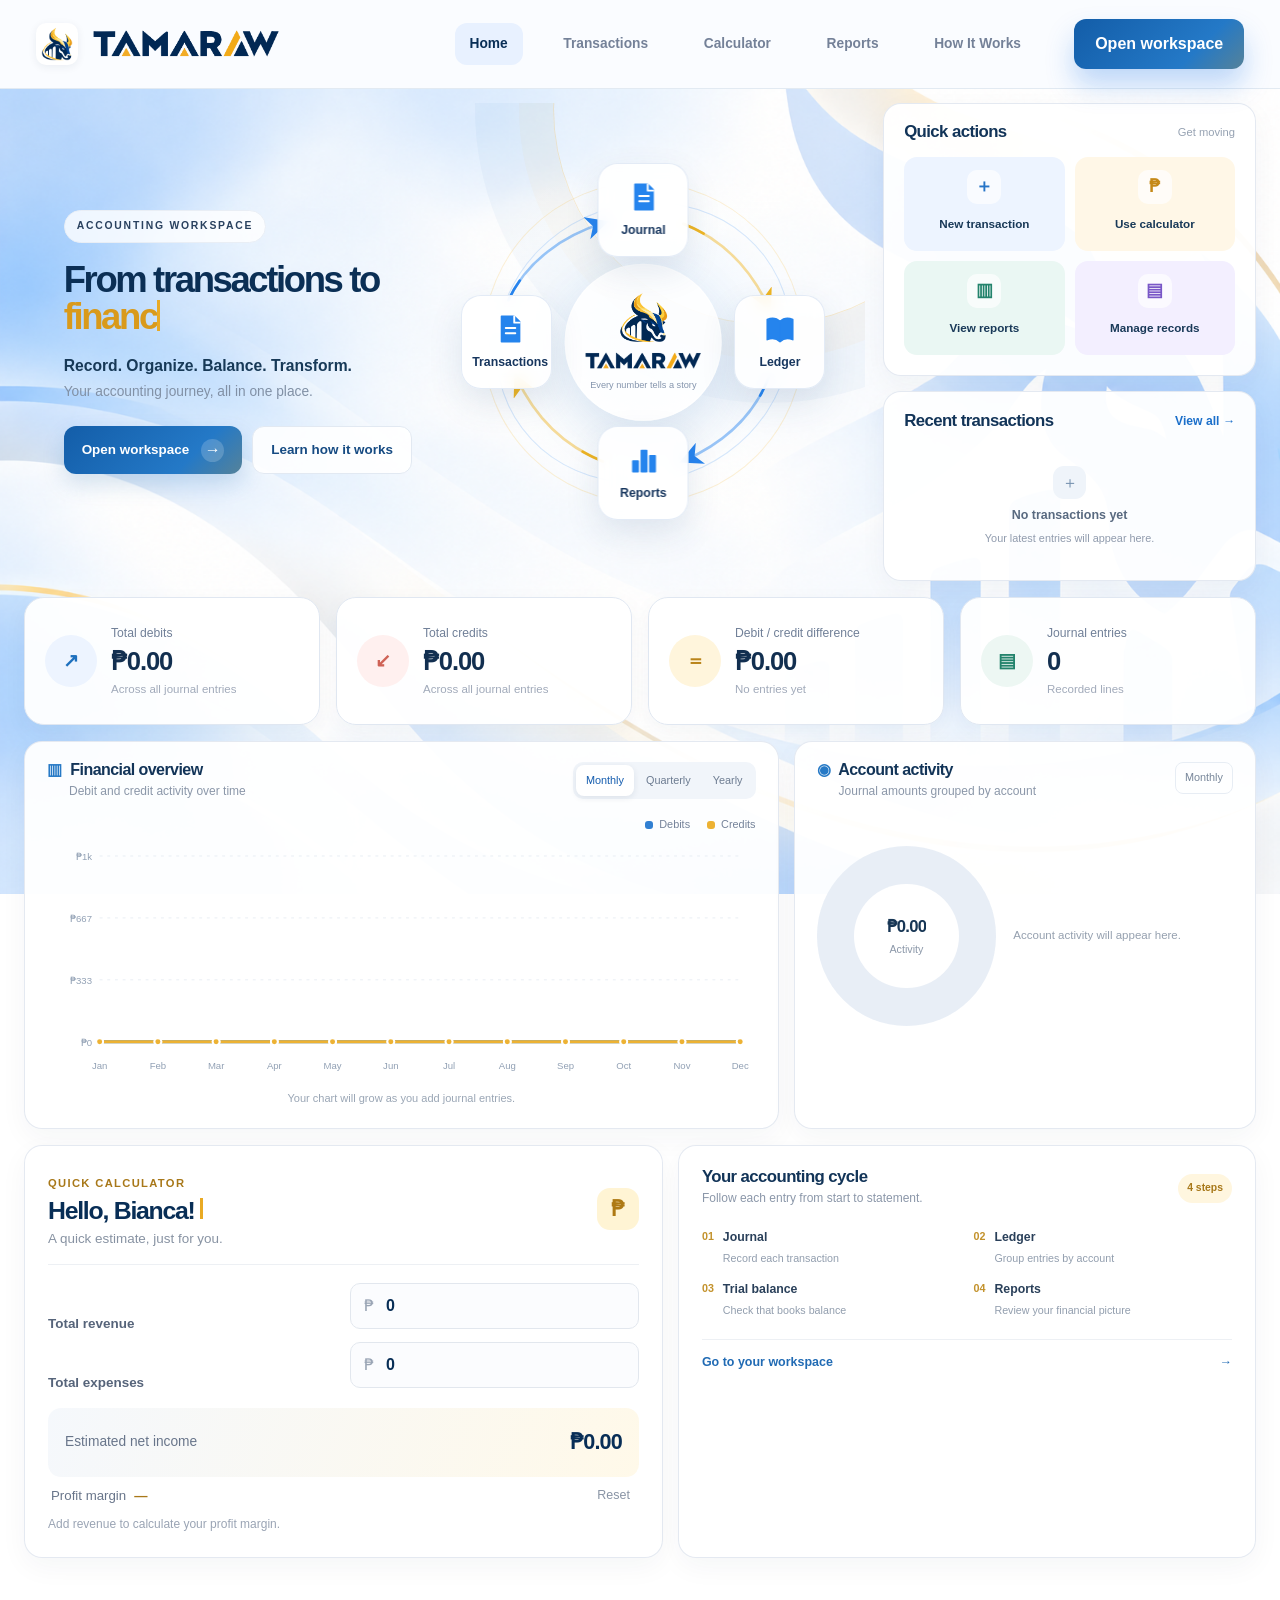
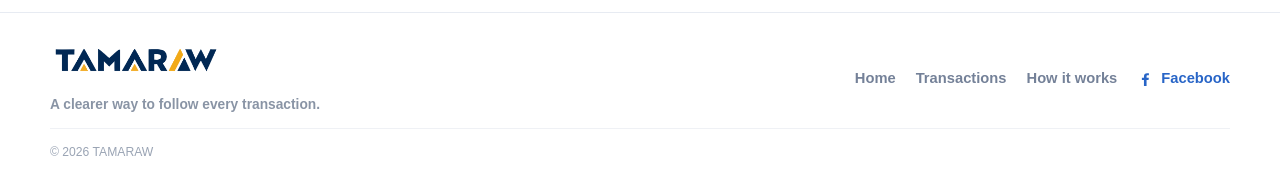
==== commit 33c67221: "add a logo" ====
--- a/index.html
+++ b/index.html
@@ -5,20 +5,23 @@
     <meta name="viewport" content="width=device-width, initial-scale=1.0" />
     <meta
       name="description"
-      content="Accounting Cycle transforms every transaction into organized accounting insight, from entry to financial report."
+      content="TAMARAW transforms every transaction into organized accounting insight, from entry to financial report."
     />
-    <title>Accounting Cycle</title>
+    
+    <title>TAMARAW</title>
     <link rel="icon" type="image/png" href="assets/logo.png" />
+    <link rel="icon" type="image/png" href="assets/tamaraw-mark.png" />
     <link rel="stylesheet" href="base.css" />
     <link rel="stylesheet" href="shared.css" />
     <link rel="stylesheet" href="home.css" />
+    <link rel="stylesheet" href="site-ui.css" />
   </head>
+
   <body class="dashboard-page">
     <header class="topbar">
       <div class="shell topbar-inner">
-        <a class="brand" href="#top" aria-label="Accounting Cycle home">
-          <img src="assets/logo.png" alt="Accounting Cycle" class="brand-mark" />
-          <span>Accounting Cycle</span>
+        <a class="brand" href="#top" aria-label="TAMARAW home">
+          <span class="brand-lockup"><img src="assets/tamaraw-mark.png" alt="" class="brand-mark" /><img src="assets/tamaraw-wordmark.png" alt="TAMARAW" class="brand-wordmark" /></span>
         </a>
 
         <nav class="main-nav" aria-label="Main navigation">
@@ -59,7 +62,7 @@
                 <path class="cycle-arrow cycle-arrow-flow cycle-arrow-blue" d="M339 236C322 282 288 311 245 330" marker-end="url(#cycleArrowBlue)" />
                 <path class="cycle-arrow cycle-arrow-flow cycle-arrow-gold" d="M156 331C113 314 81 282 61 239" marker-end="url(#cycleArrowGold)" />
               </svg>
-              <div class="art-logo-card"><img src="assets/logo.png" alt="" /><span>Accounting Cycle</span><small>Every number tells a story</small></div>
+              <div class="art-logo-card"><img class="art-logo-mark" src="assets/tamaraw-mark.png" alt="" /><img class="art-logo-wordmark" src="assets/tamaraw-wordmark.png" alt="TAMARAW" /><small>Every number tells a story</small></div>
               <div class="art-stage art-stage-journal"><svg viewBox="0 0 32 32"><path d="M8 4h12l5 5v19H8z"/><path d="M20 4v6h5M12 15h9M12 20h9"/></svg><span>Journal</span></div>
               <div class="art-stage art-stage-ledger"><svg viewBox="0 0 32 32"><path d="M4 7c5-2 9-1 12 2v19c-3-3-7-4-12-2zM28 7c-5-2-9-1-12 2v19c3-3 7-4 12-2z"/></svg><span>Ledger</span></div>
               <div class="art-stage art-stage-reports"><svg viewBox="0 0 32 32"><path d="M6 27V17h5v10zM14 27V7h5v20zM22 27V12h5v15z"/></svg><span>Reports</span></div>
@@ -84,10 +87,12 @@
           </aside>
         </div>
 
-        <section class="workspace-prompt" aria-labelledby="workspacePromptTitle">
-          <div class="workspace-prompt-copy"><span class="workspace-prompt-kicker">OPTIONAL WORKSPACE</span><h2 id="workspacePromptTitle">Set up your workspace when you’re ready</h2><p id="workspacePromptDescription">Add your organization and reporting dates before you start recording transactions.</p></div>
-          <a id="workspacePromptAction" href="transactions.html" class="btn btn-ghost">Set up workspace <span aria-hidden="true">→</span></a>
-        </section>
+        <aside id="draftReminder" class="draft-reminder" aria-live="polite" hidden>
+          <button class="draft-reminder-close" type="button" aria-label="Dismiss draft reminder">×</button>
+          <span class="draft-reminder-icon" aria-hidden="true">▤</span>
+          <div><strong>Unfinished transaction</strong><p>You have a saved draft waiting for you.</p></div>
+          <a href="transactions.html">Continue draft <span aria-hidden="true">→</span></a>
+        </aside>
 
         <section class="dashboard-metrics" aria-label="Journal summary">
           <article class="metric-card metric-debit"><span class="metric-icon">↗</span><div><span class="metric-label">Total debits</span><strong id="homeDebits">₱0.00</strong><small>Across all journal entries</small></div></article>
@@ -131,7 +136,7 @@
 
     <footer class="site-footer professional-footer">
       <div class="shell footer-inner">
-        <a class="footer-brand" href="index.html"><img src="assets/logo.png" alt="Accounting Cycle" class="brand-mark" /><span>Accounting Cycle</span></a>
+        <a class="footer-brand" href="index.html"><img src="assets/tamaraw-wordmark.png" alt="TAMARAW" class="brand-wordmark" /></a>
         <p class="footer-note">A clearer way to follow every transaction.</p>
         <nav class="footer-nav" aria-label="Footer navigation">
           <a href="index.html">Home</a>
@@ -142,7 +147,7 @@
             <span>Facebook</span>
           </a>
         </nav>
-        <small class="footer-copyright">© 2026 Accounting Cycle</small>
+        <small class="footer-copyright">© 2026 TAMARAW</small>
       </div>
     </footer>
 
--- a/base.css
+++ b/base.css
@@ -97,7 +97,10 @@
   top: 0;
   z-index: 50;
   padding: 18px 0;
-  transition: background 220ms ease, box-shadow 220ms ease, border-color 220ms ease;
+  transition:
+    background 220ms ease,
+    box-shadow 220ms ease,
+    border-color 220ms ease;
 }
 
 .topbar.scrolled {
@@ -117,7 +120,10 @@
   border-radius: 999px;
   box-shadow: 0 10px 26px rgba(10, 36, 75, 0.04);
   backdrop-filter: blur(12px);
-  transition: background 220ms ease, border-color 220ms ease, box-shadow 220ms ease;
+  transition:
+    background 220ms ease,
+    border-color 220ms ease,
+    box-shadow 220ms ease;
 }
 
 .topbar.scrolled .topbar-inner {
@@ -172,7 +178,11 @@
   padding: 0.75rem 1.3rem;
   border-radius: 999px;
   font-weight: 700;
-  transition: transform 220ms ease, box-shadow 220ms ease, background 220ms ease, color 220ms ease;
+  transition:
+    transform 220ms ease,
+    box-shadow 220ms ease,
+    background 220ms ease,
+    color 220ms ease;
 }
 
 .btn:hover,
@@ -234,7 +244,12 @@
   width: min(880px, 100%);
   height: 520px;
   margin: 0 auto;
-  background: radial-gradient(circle at center, rgba(255, 255, 255, 0.9), rgba(232, 242, 255, 0.96) 58%, rgba(228, 239, 255, 0.92) 100%);
+  background: radial-gradient(
+    circle at center,
+    rgba(255, 255, 255, 0.9),
+    rgba(232, 242, 255, 0.96) 58%,
+    rgba(228, 239, 255, 0.92) 100%
+  );
   border: 1px solid rgba(8, 102, 229, 0.08);
   border-radius: 50px;
   box-shadow: var(--shadow-soft);
@@ -275,7 +290,12 @@
   color: var(--navy);
   font-weight: 700;
   transform: translate(-50%, -50%);
-  transition: transform 220ms ease, border-color 220ms ease, box-shadow 220ms ease, background 220ms ease, opacity 220ms ease;
+  transition:
+    transform 220ms ease,
+    border-color 220ms ease,
+    box-shadow 220ms ease,
+    background 220ms ease,
+    opacity 220ms ease;
 }
 
 .engine-node .node-icon {
@@ -290,11 +310,26 @@
   font-size: 1.1rem;
 }
 
-.engine-node:nth-of-type(1) { left: 21%; top: 34%; }
-.engine-node:nth-of-type(2) { left: 38%; top: 18%; }
-.engine-node:nth-of-type(3) { left: 62%; top: 28%; }
-.engine-node:nth-of-type(4) { left: 76%; top: 48%; }
-.engine-node:nth-of-type(5) { left: 54%; top: 70%; }
+.engine-node:nth-of-type(1) {
+  left: 21%;
+  top: 34%;
+}
+.engine-node:nth-of-type(2) {
+  left: 38%;
+  top: 18%;
+}
+.engine-node:nth-of-type(3) {
+  left: 62%;
+  top: 28%;
+}
+.engine-node:nth-of-type(4) {
+  left: 76%;
+  top: 48%;
+}
+.engine-node:nth-of-type(5) {
+  left: 54%;
+  top: 70%;
+}
 
 .engine-node.active,
 .engine-node:hover,
@@ -308,7 +343,11 @@
 .engine-node.active .node-icon,
 .engine-node:hover .node-icon,
 .engine-node:focus-visible .node-icon {
-  background: linear-gradient(135deg, rgba(8, 102, 229, 0.12), rgba(245, 181, 27, 0.18));
+  background: linear-gradient(
+    135deg,
+    rgba(8, 102, 229, 0.12),
+    rgba(245, 181, 27, 0.18)
+  );
 }
 
 .transaction-particle {
@@ -316,9 +355,18 @@
   width: 16px;
   height: 16px;
   border-radius: 50%;
-  background: radial-gradient(circle, #fff9d5 0%, var(--gold) 30%, #f0a90f 100%);
-  box-shadow: 0 0 0 10px rgba(245, 181, 27, 0.12), 0 0 16px rgba(245, 181, 27, 0.7);
-  offset-path: path("M 112 196 C 204 90, 314 114, 392 208 S 558 314, 668 250 S 735 164, 782 258 S 645 382, 470 420 S 232 442, 154 332 S 70 214, 112 196");
+  background: radial-gradient(
+    circle,
+    #fff9d5 0%,
+    var(--gold) 30%,
+    #f0a90f 100%
+  );
+  box-shadow:
+    0 0 0 10px rgba(245, 181, 27, 0.12),
+    0 0 16px rgba(245, 181, 27, 0.7);
+  offset-path: path(
+    "M 112 196 C 204 90, 314 114, 392 208 S 558 314, 668 250 S 735 164, 782 258 S 645 382, 470 420 S 232 442, 154 332 S 70 214, 112 196"
+  );
   offset-distance: 0%;
   animation: travel 12s linear infinite;
 }
@@ -399,7 +447,11 @@
   gap: 12px;
   padding: 16px 18px;
   border-radius: 16px;
-  background: linear-gradient(180deg, rgba(8, 102, 229, 0.06), rgba(245, 181, 27, 0.08));
+  background: linear-gradient(
+    180deg,
+    rgba(8, 102, 229, 0.06),
+    rgba(245, 181, 27, 0.08)
+  );
   font-weight: 700;
   color: var(--navy);
 }
@@ -480,7 +532,11 @@
 .story-visual {
   position: relative;
   min-height: 520px;
-  background: linear-gradient(180deg, rgba(255, 255, 255, 0.78), rgba(233, 244, 255, 0.9));
+  background: linear-gradient(
+    180deg,
+    rgba(255, 255, 255, 0.78),
+    rgba(233, 244, 255, 0.9)
+  );
   border: 1px solid rgba(8, 102, 229, 0.08);
   border-radius: 38px;
   box-shadow: var(--shadow-soft);
@@ -497,7 +553,12 @@
   width: 220px;
   height: 220px;
   border-radius: 50%;
-  background: radial-gradient(circle at top, #ffffff 0%, #edf5ff 55%, #e0eeff 100%);
+  background: radial-gradient(
+    circle at top,
+    #ffffff 0%,
+    #edf5ff 55%,
+    #e0eeff 100%
+  );
   border: 1px solid rgba(8, 102, 229, 0.12);
   box-shadow: var(--shadow-soft);
   z-index: 2;
@@ -544,7 +605,9 @@
   box-shadow: 0 12px 18px rgba(14, 30, 69, 0.05);
   opacity: 0;
   transform: translateY(18px);
-  transition: opacity 700ms ease, transform 700ms ease;
+  transition:
+    opacity 700ms ease,
+    transform 700ms ease;
 }
 
 .story-visual.visible .branch {
@@ -552,11 +615,27 @@
   transform: translateY(0);
 }
 
-.branch-journal { left: 17%; top: 18%; }
-.branch-balance { left: 17%; top: 55%; }
-.branch-trial { right: 18%; top: 18%; }
-.branch-income { right: 10%; top: 52%; }
-.branch-sheet { left: 50%; bottom: 10%; transform: translateX(-50%) translateY(18px); }
+.branch-journal {
+  left: 17%;
+  top: 18%;
+}
+.branch-balance {
+  left: 17%;
+  top: 55%;
+}
+.branch-trial {
+  right: 18%;
+  top: 18%;
+}
+.branch-income {
+  right: 10%;
+  top: 52%;
+}
+.branch-sheet {
+  left: 50%;
+  bottom: 10%;
+  transform: translateX(-50%) translateY(18px);
+}
 
 .story-visual.visible .branch-sheet {
   transform: translateX(-50%) translateY(0);
@@ -571,13 +650,25 @@
   width: 58%;
   height: 1px;
   transform: translate(-50%, -50%);
-  background: linear-gradient(90deg, rgba(8, 102, 229, 0), rgba(8, 102, 229, 0.18), rgba(245, 181, 27, 0.22), rgba(0, 0, 0, 0));
+  background: linear-gradient(
+    90deg,
+    rgba(8, 102, 229, 0),
+    rgba(8, 102, 229, 0.18),
+    rgba(245, 181, 27, 0.22),
+    rgba(0, 0, 0, 0)
+  );
 }
 
 .story-visual::after {
   width: 1px;
   height: 60%;
-  background: linear-gradient(180deg, rgba(8, 102, 229, 0), rgba(8, 102, 229, 0.16), rgba(245, 181, 27, 0.2), rgba(0, 0, 0, 0));
+  background: linear-gradient(
+    180deg,
+    rgba(8, 102, 229, 0),
+    rgba(8, 102, 229, 0.16),
+    rgba(245, 181, 27, 0.2),
+    rgba(0, 0, 0, 0)
+  );
 }
 
 .canvas-section {
@@ -598,7 +689,11 @@
 .account-canvas {
   position: relative;
   min-height: 480px;
-  background: linear-gradient(180deg, rgba(255, 255, 255, 0.9), rgba(234, 245, 255, 0.9));
+  background: linear-gradient(
+    180deg,
+    rgba(255, 255, 255, 0.9),
+    rgba(234, 245, 255, 0.9)
+  );
   border: 1px solid rgba(8, 102, 229, 0.08);
   border-radius: 30px;
   box-shadow: var(--shadow-soft);
@@ -627,7 +722,10 @@
   border: 1px solid rgba(8, 102, 229, 0.08);
   box-shadow: 0 18px 28px rgba(17, 31, 60, 0.06);
   color: var(--navy);
-  transition: transform 220ms ease, box-shadow 220ms ease, border-color 220ms ease;
+  transition:
+    transform 220ms ease,
+    box-shadow 220ms ease,
+    border-color 220ms ease;
 }
 
 .account-block:hover,
@@ -654,42 +752,66 @@
   left: 12%;
   top: 18%;
   width: 28%;
-  background: linear-gradient(135deg, rgba(8, 102, 229, 0.11), rgba(255, 255, 255, 0.88));
+  background: linear-gradient(
+    135deg,
+    rgba(8, 102, 229, 0.11),
+    rgba(255, 255, 255, 0.88)
+  );
 }
 
 .liabilities {
   left: 41%;
   top: 28%;
   width: 22%;
-  background: linear-gradient(135deg, rgba(245, 181, 27, 0.08), rgba(255, 255, 255, 0.88));
+  background: linear-gradient(
+    135deg,
+    rgba(245, 181, 27, 0.08),
+    rgba(255, 255, 255, 0.88)
+  );
 }
 
 .equity {
   right: 12%;
   top: 18%;
   width: 24%;
-  background: linear-gradient(135deg, rgba(22, 135, 248, 0.1), rgba(255, 255, 255, 0.88));
+  background: linear-gradient(
+    135deg,
+    rgba(22, 135, 248, 0.1),
+    rgba(255, 255, 255, 0.88)
+  );
 }
 
 .revenue {
   left: 18%;
   bottom: 18%;
   width: 30%;
-  background: linear-gradient(135deg, rgba(8, 102, 229, 0.08), rgba(255, 255, 255, 0.9));
+  background: linear-gradient(
+    135deg,
+    rgba(8, 102, 229, 0.08),
+    rgba(255, 255, 255, 0.9)
+  );
 }
 
 .expenses {
   left: 46%;
   bottom: 18%;
   width: 22%;
-  background: linear-gradient(135deg, rgba(245, 181, 27, 0.14), rgba(255, 255, 255, 0.9));
+  background: linear-gradient(
+    135deg,
+    rgba(245, 181, 27, 0.14),
+    rgba(255, 255, 255, 0.9)
+  );
 }
 
 .net {
   right: 12%;
   bottom: 18%;
   width: 26%;
-  background: linear-gradient(135deg, rgba(22, 135, 248, 0.12), rgba(255, 255, 255, 0.9));
+  background: linear-gradient(
+    135deg,
+    rgba(22, 135, 248, 0.12),
+    rgba(255, 255, 255, 0.9)
+  );
 }
 
 .report-panel {
@@ -1030,9 +1152,15 @@
   display: block;
 }
 
-.window-topbar span:nth-child(1) { background: #ffbac0; }
-.window-topbar span:nth-child(2) { background: #ffd98d; }
-.window-topbar span:nth-child(3) { background: #95dbb6; }
+.window-topbar span:nth-child(1) {
+  background: #ffbac0;
+}
+.window-topbar span:nth-child(2) {
+  background: #ffd98d;
+}
+.window-topbar span:nth-child(3) {
+  background: #95dbb6;
+}
 
 .window-body {
   display: grid;
@@ -1143,7 +1271,11 @@
   text-align: center;
   padding: 54px 30px 34px;
   border-radius: 30px;
-  background: linear-gradient(180deg, rgba(255, 255, 255, 0.9), rgba(234, 243, 255, 0.96));
+  background: linear-gradient(
+    180deg,
+    rgba(255, 255, 255, 0.9),
+    rgba(234, 243, 255, 0.96)
+  );
   border: 1px solid rgba(8, 102, 229, 0.08);
   box-shadow: var(--shadow-soft);
 }
@@ -1198,7 +1330,9 @@
 .reveal {
   opacity: 0;
   transform: translateY(18px);
-  transition: opacity 700ms ease, transform 700ms ease;
+  transition:
+    opacity 700ms ease,
+    transform 700ms ease;
 }
 
 .reveal.visible {
@@ -1262,23 +1396,56 @@
     min-height: 620px;
   }
 
-  .branch-journal { left: 8%; top: 12%; }
-  .branch-balance { left: 8%; top: 56%; }
-  .branch-trial { right: 8%; top: 12%; }
-  .branch-income { right: 6%; top: 56%; }
-  .branch-sheet { left: 50%; bottom: 8%; }
+  .branch-journal {
+    left: 8%;
+    top: 12%;
+  }
+  .branch-balance {
+    left: 8%;
+    top: 56%;
+  }
+  .branch-trial {
+    right: 8%;
+    top: 12%;
+  }
+  .branch-income {
+    right: 6%;
+    top: 56%;
+  }
+  .branch-sheet {
+    left: 50%;
+    bottom: 8%;
+  }
 
   .account-block {
     width: 44% !important;
     min-height: 104px;
   }
 
-  .assets { left: 8%; top: 20%; }
-  .liabilities { left: 52%; top: 24%; }
-  .equity { right: 8%; top: 56%; }
-  .revenue { left: 10%; bottom: 18%; }
-  .expenses { left: 52%; bottom: 18%; }
-  .net { right: 10%; bottom: 18%; }
+  .assets {
+    left: 8%;
+    top: 20%;
+  }
+  .liabilities {
+    left: 52%;
+    top: 24%;
+  }
+  .equity {
+    right: 8%;
+    top: 56%;
+  }
+  .revenue {
+    left: 10%;
+    bottom: 18%;
+  }
+  .expenses {
+    left: 52%;
+    bottom: 18%;
+  }
+  .net {
+    right: 10%;
+    bottom: 18%;
+  }
 
   .footer-inner {
     flex-direction: column;
@@ -1291,31 +1458,111 @@
     scroll-behavior: auto;
   }
 
-  *, *::before, *::after {
+  *,
+  *::before,
+  *::after {
     animation-duration: 0.01ms !important;
     animation-iteration-count: 1 !important;
     transition-duration: 0.01ms !important;
   }
 }
 
-:root { --ink: #17253c; --muted: #748198; --blue: #2563eb; --navy: #14233b; --gold: #e7a92b; --paper: #f5f7fb; --line: #e7ebf2; --shadow-soft: 0 18px 50px rgba(24, 42, 74, .08); }
-html { scroll-behavior: smooth; }
-body { background: var(--paper); color: var(--ink); }
-.topbar { background: rgba(245,247,251,.88); }
-.topbar-inner { min-height: 72px; border: 1px solid rgba(222,228,238,.82); background: rgba(255,255,255,.94); box-shadow: 0 8px 30px rgba(29,48,80,.06); }
-.main-nav a { transition: color .18s ease, background .18s ease; }
-.main-nav a:hover, .main-nav a.is-current { color: var(--blue); }
-.btn { border-radius: 12px; transition: transform .2s ease, box-shadow .2s ease, background .2s ease; }
-.btn:hover { transform: translateY(-2px); box-shadow: 0 10px 22px rgba(37,99,235,.18); }
-.hero { padding-top: 74px; }
-.hero-wrap { gap: 48px; }
-.hero-copy h1 { letter-spacing: -.075em; line-height: .99; }
-.hero-copy .lede { color: var(--muted); }
-.engine-panel, .transaction-card, .account-canvas, .story-visual { border-radius: 26px; }
-.engine-panel { border: 1px solid var(--line); background: rgba(255,255,255,.78); box-shadow: var(--shadow-soft); }
-.engine-detail { border-radius: 14px; }
-.process, .story, .canvas-section, .principles, .preview-window-section { padding-top: 76px; }
-.journey-step, .principle { border-color: var(--line); border-radius: 16px; }
-.account-block { border-color: var(--line); border-radius: 16px; }
-.transaction-form input:focus, .transaction-form select:focus { outline: 3px solid rgba(37,99,235,.15); border-color: var(--blue); }
-.workspace-page { min-height: 100vh; display: flex; flex-direction: column; }
+:root {
+  --ink: #17253c;
+  --muted: #748198;
+  --blue: #2563eb;
+  --navy: #14233b;
+  --gold: #e7a92b;
+  --paper: #f5f7fb;
+  --line: #e7ebf2;
+  --shadow-soft: 0 18px 50px rgba(24, 42, 74, 0.08);
+}
+html {
+  scroll-behavior: smooth;
+}
+body {
+  background: var(--paper);
+  color: var(--ink);
+}
+.topbar {
+  background: rgba(245, 247, 251, 0.88);
+}
+.topbar-inner {
+  min-height: 72px;
+  border: 1px solid rgba(222, 228, 238, 0.82);
+  background: rgba(255, 255, 255, 0.94);
+  box-shadow: 0 8px 30px rgba(29, 48, 80, 0.06);
+}
+.main-nav a {
+  transition:
+    color 0.18s ease,
+    background 0.18s ease;
+}
+.main-nav a:hover,
+.main-nav a.is-current {
+  color: var(--blue);
+}
+.btn {
+  border-radius: 12px;
+  transition:
+    transform 0.2s ease,
+    box-shadow 0.2s ease,
+    background 0.2s ease;
+}
+.btn:hover {
+  transform: translateY(-2px);
+  box-shadow: 0 10px 22px rgba(37, 99, 235, 0.18);
+}
+.hero {
+  padding-top: 74px;
+}
+.hero-wrap {
+  gap: 48px;
+}
+.hero-copy h1 {
+  letter-spacing: -0.075em;
+  line-height: 0.99;
+}
+.hero-copy .lede {
+  color: var(--muted);
+}
+.engine-panel,
+.transaction-card,
+.account-canvas,
+.story-visual {
+  border-radius: 26px;
+}
+.engine-panel {
+  border: 1px solid var(--line);
+  background: rgba(255, 255, 255, 0.78);
+  box-shadow: var(--shadow-soft);
+}
+.engine-detail {
+  border-radius: 14px;
+}
+.process,
+.story,
+.canvas-section,
+.principles,
+.preview-window-section {
+  padding-top: 76px;
+}
+.journey-step,
+.principle {
+  border-color: var(--line);
+  border-radius: 16px;
+}
+.account-block {
+  border-color: var(--line);
+  border-radius: 16px;
+}
+.transaction-form input:focus,
+.transaction-form select:focus {
+  outline: 3px solid rgba(37, 99, 235, 0.15);
+  border-color: var(--blue);
+}
+.workspace-page {
+  min-height: 100vh;
+  display: flex;
+  flex-direction: column;
+}
--- a/shared.css
+++ b/shared.css
@@ -1,263 +1,1572 @@
-.workspace-main { width: min(1160px, calc(100% - 40px)); flex: 1; padding-top: 56px; padding-bottom: 64px; }
-.workspace-heading { display: flex; justify-content: space-between; align-items: flex-end; gap: 24px; margin-bottom: 30px; }
-.workspace-heading h1 { margin: 4px 0 8px; font-size: clamp(2.4rem,5vw,3.6rem); letter-spacing: -.065em; line-height: 1; }
-.workspace-heading p:not(.eyebrow) { color: var(--muted); margin: 0; }
-.balance-pill { display: flex; align-items: center; gap: 10px; padding: 12px 16px; border: 1px solid var(--line); border-radius: 999px; background: #fff; color: #a76813; font-size: .88rem; font-weight: 700; white-space: nowrap; }
-.balance-indicator { width: 9px; height: 9px; border-radius: 50%; background: #e5a326; box-shadow: 0 0 0 4px #fff5de; }
-.balance-pill.is-balanced { color: #177b56; }.balance-pill.is-balanced .balance-indicator { background: #28a879; box-shadow: 0 0 0 4px #e5f7ef; }
-.workspace-grid { display: grid; grid-template-columns: minmax(270px,.72fr) minmax(0,1.5fr); align-items: start; gap: 22px; }
-.workspace-card { min-width: 0; padding: 26px; border: 1px solid var(--line); border-radius: 20px; background: #fff; box-shadow: 0 12px 38px rgba(24,42,74,.055); }
-.card-heading { display: flex; justify-content: space-between; align-items: center; gap: 14px; margin-bottom: 22px; }
-.card-heading h2 { margin: 3px 0 0; font-size: 1.35rem; letter-spacing: -.04em; }
-.card-icon { display: grid; place-items: center; width: 40px; height: 40px; border-radius: 12px; background: #edf3ff; color: var(--blue); font-size: 1.3rem; }
-.workspace-page .transaction-form { display: grid; grid-template-columns: 1fr; gap: 17px; }
-.transaction-form label { gap: 8px; font-size: .86rem; color: #394860; }
-.transaction-form label small { color: #9aa4b4; font-weight: 500; }
-.workspace-page .transaction-form input, .workspace-page .transaction-form select { width: 100%; min-height: 46px; border: 1px solid #e1e6ee; border-radius: 10px; background: #fbfcfe; padding: 0 12px; color: var(--ink); font: inherit; }
-.form-row { display: grid; grid-template-columns: 1fr 1fr; gap: 12px; }
-.workspace-page .transaction-form .btn { min-height: 48px; display: flex; align-items: center; justify-content: space-between; padding-inline: 17px; }
-.form-hint { margin: -4px 0 0; font-size: .78rem; color: #8a95a7; line-height: 1.5; }
-.journal-heading { margin-bottom: 18px; }
-.entry-count { display: inline-grid; place-items: center; min-width: 25px; height: 25px; margin-left: 4px; border-radius: 8px; background: #f0f3f8; color: #65738a; font-size: .76rem; vertical-align: 2px; }
-.text-button { border: 0; background: transparent; color: #8a95a7; font: inherit; font-size: .82rem; cursor: pointer; }
-.text-button:hover { color: #d14e55; }
-.workspace-page .journal-result { min-height: 188px; margin-top: 0; }
-.workspace-page .journal-result table { min-width: 490px; }
-.workspace-page .journal-result th, .workspace-page .journal-result td { padding: 13px 10px; border-bottom: 1px solid #eff1f5; }
-.workspace-page .journal-result thead th { font-size: .68rem; letter-spacing: .08em; }
-.workspace-page .journal-result td { font-size: .86rem; }
-.journal-result td:first-child { min-width: 150px; }
-.entry-note { display: block; margin-top: 3px; color: #9aa4b4; font-size: .74rem; font-weight: 400; }
-.remove-entry { width: 28px; height: 28px; border: 0; border-radius: 8px; background: transparent; color: #a3adbb; font-size: 1.2rem; cursor: pointer; }
-.remove-entry:hover { background: #fff0f0; color: #d14e55; }
-.empty-journal { display: flex; flex-direction: column; align-items: center; justify-content: center; min-height: 176px; text-align: center; color: #8a95a7; }
-.empty-journal span { display: grid; place-items: center; width: 42px; height: 42px; margin-bottom: 10px; border-radius: 14px; background: #f1f5fb; color: #7890b2; font-size: 1.7rem; }
-.empty-journal strong { color: #526078; font-size: .9rem; }.empty-journal p { margin: 5px 0 0; font-size: .8rem; }.empty-journal.is-hidden { display: none; }
-.workspace-page .totals-wrap { gap: 10px; margin-top: 18px; }
-.workspace-page .totals-wrap > div { padding: 13px; border: 1px solid #edf0f5; border-radius: 12px; background: #fafbfd; }
-.workspace-page .totals-wrap span { font-size: .64rem; letter-spacing: .07em; }
-.workspace-page .totals-wrap strong { font-size: 1rem; }
-.workspace-page .difference-total strong { color: #b1771e; }
-.workspace-page .journal-status { margin: 16px 0 0; padding: 12px 14px; border-radius: 10px; background: #f5f7fa; font-size: .82rem; }
-.workspace-page .journal-status.success { background: #edf8f2; }.workspace-page .journal-status.error { background: #fff6e8; }
-.back-link { display: inline-block; margin-top: 26px; color: #66758d; font-size: .88rem; font-weight: 600; }.back-link:hover { color: var(--blue); }
-.workspace-page .site-footer { margin-top: auto; }.workspace-page .footer-inner { padding-top: 18px; }.workspace-page .footer-inner span { color: #8994a5; font-size: .84rem; }
-@media(max-width:900px) { .workspace-grid { grid-template-columns: 1fr; } .entry-card { order: 0; }.journal-card { order: 1; } }
-@media(max-width:760px) { .topbar-inner { flex-wrap: wrap; }.main-nav { display: flex; order: 3; width: 100%; justify-content: center; padding-top: 8px; }.topbar-inner > .btn { margin-left: auto; }.workspace-main { width: min(100% - 28px, 600px); padding-top: 36px; }.workspace-heading { align-items: flex-start; flex-direction: column; }.workspace-card { padding: 19px; }.workspace-page .totals-wrap { grid-template-columns: 1fr; }.hero { padding-top: 48px; } }
-@media(max-width:420px) { .brand span { font-size: .9rem; }.topbar-inner > .btn { padding-inline: 12px; font-size: .82rem; }.form-row { grid-template-columns: 1fr; }.workspace-heading h1 { font-size: 2.5rem; } }
+.workspace-main {
+  width: min(1160px, calc(100% - 40px));
+  flex: 1;
+  padding-top: 56px;
+  padding-bottom: 64px;
+}
+.workspace-heading {
+  display: flex;
+  justify-content: space-between;
+  align-items: flex-end;
+  gap: 24px;
+  margin-bottom: 30px;
+}
+.workspace-heading h1 {
+  margin: 4px 0 8px;
+  font-size: clamp(2.4rem, 5vw, 3.6rem);
+  letter-spacing: -0.065em;
+  line-height: 1;
+}
+.workspace-heading p:not(.eyebrow) {
+  color: var(--muted);
+  margin: 0;
+}
+.balance-pill {
+  display: flex;
+  align-items: center;
+  gap: 10px;
+  padding: 12px 16px;
+  border: 1px solid var(--line);
+  border-radius: 999px;
+  background: #fff;
+  color: #a76813;
+  font-size: 0.88rem;
+  font-weight: 700;
+  white-space: nowrap;
+}
+.balance-indicator {
+  width: 9px;
+  height: 9px;
+  border-radius: 50%;
+  background: #e5a326;
+  box-shadow: 0 0 0 4px #fff5de;
+}
+.balance-pill.is-balanced {
+  color: #177b56;
+}
+.balance-pill.is-balanced .balance-indicator {
+  background: #28a879;
+  box-shadow: 0 0 0 4px #e5f7ef;
+}
+.workspace-grid {
+  display: grid;
+  grid-template-columns: minmax(270px, 0.72fr) minmax(0, 1.5fr);
+  align-items: start;
+  gap: 22px;
+}
+.workspace-card {
+  min-width: 0;
+  padding: 26px;
+  border: 1px solid var(--line);
+  border-radius: 20px;
+  background: #fff;
+  box-shadow: 0 12px 38px rgba(24, 42, 74, 0.055);
+}
+.card-heading {
+  display: flex;
+  justify-content: space-between;
+  align-items: center;
+  gap: 14px;
+  margin-bottom: 22px;
+}
+.card-heading h2 {
+  margin: 3px 0 0;
+  font-size: 1.35rem;
+  letter-spacing: -0.04em;
+}
+.card-icon {
+  display: grid;
+  place-items: center;
+  width: 40px;
+  height: 40px;
+  border-radius: 12px;
+  background: #edf3ff;
+  color: var(--blue);
+  font-size: 1.3rem;
+}
+.workspace-page .transaction-form {
+  display: grid;
+  grid-template-columns: 1fr;
+  gap: 17px;
+}
+.transaction-form label {
+  gap: 8px;
+  font-size: 0.86rem;
+  color: #394860;
+}
+.transaction-form label small {
+  color: #9aa4b4;
+  font-weight: 500;
+}
+.workspace-page .transaction-form input,
+.workspace-page .transaction-form select {
+  width: 100%;
+  min-height: 46px;
+  border: 1px solid #e1e6ee;
+  border-radius: 10px;
+  background: #fbfcfe;
+  padding: 0 12px;
+  color: var(--ink);
+  font: inherit;
+}
+.form-row {
+  display: grid;
+  grid-template-columns: 1fr 1fr;
+  gap: 12px;
+}
+.workspace-page .transaction-form .btn {
+  min-height: 48px;
+  display: flex;
+  align-items: center;
+  justify-content: space-between;
+  padding-inline: 17px;
+}
+.form-hint {
+  margin: -4px 0 0;
+  font-size: 0.78rem;
+  color: #8a95a7;
+  line-height: 1.5;
+}
+.journal-heading {
+  margin-bottom: 18px;
+}
+.entry-count {
+  display: inline-grid;
+  place-items: center;
+  min-width: 25px;
+  height: 25px;
+  margin-left: 4px;
+  border-radius: 8px;
+  background: #f0f3f8;
+  color: #65738a;
+  font-size: 0.76rem;
+  vertical-align: 2px;
+}
+.text-button {
+  border: 0;
+  background: transparent;
+  color: #8a95a7;
+  font: inherit;
+  font-size: 0.82rem;
+  cursor: pointer;
+}
+.text-button:hover {
+  color: #d14e55;
+}
+.workspace-page .journal-result {
+  min-height: 188px;
+  margin-top: 0;
+}
+.workspace-page .journal-result table {
+  min-width: 490px;
+}
+.workspace-page .journal-result th,
+.workspace-page .journal-result td {
+  padding: 13px 10px;
+  border-bottom: 1px solid #eff1f5;
+}
+.workspace-page .journal-result thead th {
+  font-size: 0.68rem;
+  letter-spacing: 0.08em;
+}
+.workspace-page .journal-result td {
+  font-size: 0.86rem;
+}
+.journal-result td:first-child {
+  min-width: 150px;
+}
+.entry-note {
+  display: block;
+  margin-top: 3px;
+  color: #9aa4b4;
+  font-size: 0.74rem;
+  font-weight: 400;
+}
+.remove-entry {
+  width: 28px;
+  height: 28px;
+  border: 0;
+  border-radius: 8px;
+  background: transparent;
+  color: #a3adbb;
+  font-size: 1.2rem;
+  cursor: pointer;
+}
+.remove-entry:hover {
+  background: #fff0f0;
+  color: #d14e55;
+}
+.empty-journal {
+  display: flex;
+  flex-direction: column;
+  align-items: center;
+  justify-content: center;
+  min-height: 176px;
+  text-align: center;
+  color: #8a95a7;
+}
+.empty-journal span {
+  display: grid;
+  place-items: center;
+  width: 42px;
+  height: 42px;
+  margin-bottom: 10px;
+  border-radius: 14px;
+  background: #f1f5fb;
+  color: #7890b2;
+  font-size: 1.7rem;
+}
+.empty-journal strong {
+  color: #526078;
+  font-size: 0.9rem;
+}
+.empty-journal p {
+  margin: 5px 0 0;
+  font-size: 0.8rem;
+}
+.empty-journal.is-hidden {
+  display: none;
+}
+.workspace-page .totals-wrap {
+  gap: 10px;
+  margin-top: 18px;
+}
+.workspace-page .totals-wrap > div {
+  padding: 13px;
+  border: 1px solid #edf0f5;
+  border-radius: 12px;
+  background: #fafbfd;
+}
+.workspace-page .totals-wrap span {
+  font-size: 0.64rem;
+  letter-spacing: 0.07em;
+}
+.workspace-page .totals-wrap strong {
+  font-size: 1rem;
+}
+.workspace-page .difference-total strong {
+  color: #b1771e;
+}
+.workspace-page .journal-status {
+  margin: 16px 0 0;
+  padding: 12px 14px;
+  border-radius: 10px;
+  background: #f5f7fa;
+  font-size: 0.82rem;
+}
+.workspace-page .journal-status.success {
+  background: #edf8f2;
+}
+.workspace-page .journal-status.error {
+  background: #fff6e8;
+}
+.back-link {
+  display: inline-block;
+  margin-top: 26px;
+  color: #66758d;
+  font-size: 0.88rem;
+  font-weight: 600;
+}
+.back-link:hover {
+  color: var(--blue);
+}
+.workspace-page .site-footer {
+  margin-top: auto;
+}
+.workspace-page .footer-inner {
+  padding-top: 18px;
+}
+.workspace-page .footer-inner span {
+  color: #8994a5;
+  font-size: 0.84rem;
+}
+@media (max-width: 900px) {
+  .workspace-grid {
+    grid-template-columns: 1fr;
+  }
+  .entry-card {
+    order: 0;
+  }
+  .journal-card {
+    order: 1;
+  }
+}
+@media (max-width: 760px) {
+  .topbar-inner {
+    flex-wrap: wrap;
+  }
+  .main-nav {
+    display: flex;
+    order: 3;
+    width: 100%;
+    justify-content: center;
+    padding-top: 8px;
+  }
+  .topbar-inner > .btn {
+    margin-left: auto;
+  }
+  .workspace-main {
+    width: min(100% - 28px, 600px);
+    padding-top: 36px;
+  }
+  .workspace-heading {
+    align-items: flex-start;
+    flex-direction: column;
+  }
+  .workspace-card {
+    padding: 19px;
+  }
+  .workspace-page .totals-wrap {
+    grid-template-columns: 1fr;
+  }
+  .hero {
+    padding-top: 48px;
+  }
+}
+@media (max-width: 420px) {
+  .brand span {
+    font-size: 0.9rem;
+  }
+  .topbar-inner > .btn {
+    padding-inline: 12px;
+    font-size: 0.82rem;
+  }
+  .form-row {
+    grid-template-columns: 1fr;
+  }
+  .workspace-heading h1 {
+    font-size: 2.5rem;
+  }
+}
 
-.workspace-page .journal-composer { gap: 14px; }
-.composer-date { display: grid; gap: 7px; }
-.composer-date > label, .journal-composer > .note-field { color: var(--ink); font-size: .82rem; font-weight: 700; }
-.calendar-control { position: relative; display: flex; align-items: center; }
-.workspace-page .transaction-form .calendar-control input { padding-right: 48px; }
-.date-picker-button { position: absolute; right: 7px; display: grid; place-items: center; width: 34px; height: 34px; border: 0; border-radius: 9px; background: #edf4fb; color: var(--blue); cursor: pointer; transition: background .18s, color .18s, transform .18s; }
-.date-picker-button:hover { background: #fff2cf; color: #a87819; transform: translateY(-1px); }
-.date-picker-button svg { width: 18px; height: 18px; fill: none; stroke: currentColor; stroke-width: 1.8; stroke-linecap: round; stroke-linejoin: round; }
-.account-details { display: grid; grid-template-columns: 1fr; gap: 7px; min-width: 0; margin: 0; padding: 15px; border: 1px solid transparent; border-radius: 13px; }
-.account-details legend { padding: 0 5px; color: var(--navy); font-size: .82rem; font-weight: 800; text-transform: capitalize; }
-.debit-details { border-color: #dbe8f5; background: #f0f6fc; }
-.credit-details { border-color: #f2e4bd; background: #fff9e9; }
-.account-details label { margin-top: 2px; color: #66758a; font-size: .76rem; }
-.workspace-page .transaction-form .account-details input { min-height: 40px; background: #fff; }
-.money-input { display: flex; align-items: center; min-height: 40px; padding-left: 12px; border: 1px solid #e1e6ee; border-radius: 10px; background: #fff; color: #8b97a8; }
-.money-input:focus-within { outline: 3px solid rgba(37,99,235,.12); border-color: var(--blue); }
-.workspace-page .transaction-form .money-input input { min-height: 38px; border: 0; background: transparent; box-shadow: none; }
-.workspace-page .transaction-form .money-input input:focus { outline: 0; }
-.journal-composer > .note-field { display: grid; gap: 7px; }
-.workspace-page .transaction-form textarea { width: 100%; min-height: 68px; resize: vertical; padding: 11px 12px; border: 1px solid #e1e6ee; border-radius: 10px; background: #fbfcfe; color: var(--ink); font: inherit; font-size: .88rem; }
-.workspace-page .transaction-form textarea:focus { outline: 3px solid rgba(37,99,235,.15); border-color: var(--blue); }
-.composer-actions { display: grid; gap: 8px; margin-top: 2px; }
-.workspace-page .transaction-form .add-entry-button { justify-content: center; }
-.finish-journal-button { min-height: 45px; padding: 0 16px; border: 1px solid #d9e2ee; border-radius: 11px; background: #f7f9fc; color: var(--navy); font: inherit; font-size: .88rem; font-weight: 750; cursor: pointer; transition: background .18s, border-color .18s, transform .18s; }
-.finish-journal-button:hover { transform: translateY(-1px); border-color: #e9c66d; background: #fff8e7; }
-.workspace-page .journal-card { overflow: hidden; }
-.workspace-page .journal-table-wrap { overflow-x: auto; border: 1px solid #e8edf4; border-top: 4px solid var(--blue); border-radius: 13px; background: #fff; }
-.workspace-page .journal-result .general-journal-table { width: 100%; min-width: 560px; border-collapse: separate; border-spacing: 0; }
-.workspace-page .journal-result .general-journal-table th { padding: 13px 14px; background: #f0f3f8; color: var(--navy); font-size: .7rem; font-weight: 800; letter-spacing: .06em; text-align: left; text-transform: uppercase; }
-.workspace-page .journal-result .general-journal-table th:nth-child(3), .workspace-page .journal-result .general-journal-table td:nth-child(3) { background-color: #eff6fc; }
-.workspace-page .journal-result .general-journal-table th:nth-child(4), .workspace-page .journal-result .general-journal-table td:nth-child(4) { background-color: #fff8e8; }
-.workspace-page .journal-result .general-journal-table td { padding: 12px 14px; border-bottom: 1px solid #edf0f4; color: #46546a; font-size: .82rem; vertical-align: top; }
-.workspace-page .journal-result .general-journal-table tbody tr:last-child td { border-bottom: 0; }
-.workspace-page .general-journal-table .journal-date-cell { width: 104px; color: var(--navy); font-weight: 750; white-space: nowrap; }
-.workspace-page .general-journal-table td.particular-debit strong, .workspace-page .general-journal-table td.particular-credit strong { color: var(--navy); }
-.workspace-page .general-journal-table td.particular-credit { padding-left: 30px; }
-.workspace-page .general-journal-table .debit-cell, .workspace-page .general-journal-table .credit-cell { color: var(--navy); font-variant-numeric: tabular-nums; font-weight: 750; text-align: right; white-space: nowrap; }
-.workspace-page .general-journal-table .journal-note-cell { padding: 0 14px 12px 28px; color: #8490a1; font-family: Georgia, serif; font-size: .76rem; font-style: italic; }
-.draft-label { display: block; margin-top: 4px; color: #b17c17; font-size: .64rem; font-weight: 750; letter-spacing: .04em; text-transform: uppercase; }
-.general-journal-table .is-draft td { border-bottom-style: dashed !important; }
-.workspace-page .journal-result .empty-journal { min-height: 170px; }
-@media(max-width:560px) { .workspace-page .journal-card, .workspace-page .entry-card { padding: 17px; }.workspace-page .journal-result .general-journal-table th, .workspace-page .journal-result .general-journal-table td { padding-inline: 10px; } }
+.workspace-page .journal-composer {
+  gap: 14px;
+}
+.composer-date {
+  display: grid;
+  gap: 7px;
+}
+.composer-date > label,
+.journal-composer > .note-field {
+  color: var(--ink);
+  font-size: 0.82rem;
+  font-weight: 700;
+}
+.calendar-control {
+  position: relative;
+  display: flex;
+  align-items: center;
+}
+.workspace-page .transaction-form .calendar-control input {
+  padding-right: 48px;
+}
+.date-picker-button {
+  position: absolute;
+  right: 7px;
+  display: grid;
+  place-items: center;
+  width: 34px;
+  height: 34px;
+  border: 0;
+  border-radius: 9px;
+  background: #edf4fb;
+  color: var(--blue);
+  cursor: pointer;
+  transition:
+    background 0.18s,
+    color 0.18s,
+    transform 0.18s;
+}
+.date-picker-button:hover {
+  background: #fff2cf;
+  color: #a87819;
+  transform: translateY(-1px);
+}
+.date-picker-button svg {
+  width: 18px;
+  height: 18px;
+  fill: none;
+  stroke: currentColor;
+  stroke-width: 1.8;
+  stroke-linecap: round;
+  stroke-linejoin: round;
+}
+.account-details {
+  display: grid;
+  grid-template-columns: 1fr;
+  gap: 7px;
+  min-width: 0;
+  margin: 0;
+  padding: 15px;
+  border: 1px solid transparent;
+  border-radius: 13px;
+}
+.account-details legend {
+  padding: 0 5px;
+  color: var(--navy);
+  font-size: 0.82rem;
+  font-weight: 800;
+  text-transform: capitalize;
+}
+.debit-details {
+  border-color: #dbe8f5;
+  background: #f0f6fc;
+}
+.credit-details {
+  border-color: #f2e4bd;
+  background: #fff9e9;
+}
+.account-details label {
+  margin-top: 2px;
+  color: #66758a;
+  font-size: 0.76rem;
+}
+.workspace-page .transaction-form .account-details input {
+  min-height: 40px;
+  background: #fff;
+}
+.money-input {
+  display: flex;
+  align-items: center;
+  min-height: 40px;
+  padding-left: 12px;
+  border: 1px solid #e1e6ee;
+  border-radius: 10px;
+  background: #fff;
+  color: #8b97a8;
+}
+.money-input:focus-within {
+  outline: 3px solid rgba(37, 99, 235, 0.12);
+  border-color: var(--blue);
+}
+.workspace-page .transaction-form .money-input input {
+  min-height: 38px;
+  border: 0;
+  background: transparent;
+  box-shadow: none;
+}
+.workspace-page .transaction-form .money-input input:focus {
+  outline: 0;
+}
+.journal-composer > .note-field {
+  display: grid;
+  gap: 7px;
+}
+.workspace-page .transaction-form textarea {
+  width: 100%;
+  min-height: 68px;
+  resize: vertical;
+  padding: 11px 12px;
+  border: 1px solid #e1e6ee;
+  border-radius: 10px;
+  background: #fbfcfe;
+  color: var(--ink);
+  font: inherit;
+  font-size: 0.88rem;
+}
+.workspace-page .transaction-form textarea:focus {
+  outline: 3px solid rgba(37, 99, 235, 0.15);
+  border-color: var(--blue);
+}
+.composer-actions {
+  display: grid;
+  gap: 8px;
+  margin-top: 2px;
+}
+.workspace-page .transaction-form .add-entry-button {
+  justify-content: center;
+}
+.finish-journal-button {
+  min-height: 45px;
+  padding: 0 16px;
+  border: 1px solid #d9e2ee;
+  border-radius: 11px;
+  background: #f7f9fc;
+  color: var(--navy);
+  font: inherit;
+  font-size: 0.88rem;
+  font-weight: 750;
+  cursor: pointer;
+  transition:
+    background 0.18s,
+    border-color 0.18s,
+    transform 0.18s;
+}
+.finish-journal-button:hover {
+  transform: translateY(-1px);
+  border-color: #e9c66d;
+  background: #fff8e7;
+}
+.workspace-page .journal-card {
+  overflow: hidden;
+}
+.workspace-page .journal-table-wrap {
+  overflow-x: auto;
+  border: 1px solid #e8edf4;
+  border-top: 4px solid var(--blue);
+  border-radius: 13px;
+  background: #fff;
+}
+.workspace-page .journal-result .general-journal-table {
+  width: 100%;
+  min-width: 560px;
+  border-collapse: separate;
+  border-spacing: 0;
+}
+.workspace-page .journal-result .general-journal-table th {
+  padding: 13px 14px;
+  background: #f0f3f8;
+  color: var(--navy);
+  font-size: 0.7rem;
+  font-weight: 800;
+  letter-spacing: 0.06em;
+  text-align: left;
+  text-transform: uppercase;
+}
+.workspace-page .journal-result .general-journal-table th:nth-child(3),
+.workspace-page .journal-result .general-journal-table td:nth-child(3) {
+  background-color: #eff6fc;
+}
+.workspace-page .journal-result .general-journal-table th:nth-child(4),
+.workspace-page .journal-result .general-journal-table td:nth-child(4) {
+  background-color: #fff8e8;
+}
+.workspace-page .journal-result .general-journal-table td {
+  padding: 12px 14px;
+  border-bottom: 1px solid #edf0f4;
+  color: #46546a;
+  font-size: 0.82rem;
+  vertical-align: top;
+}
+.workspace-page .journal-result .general-journal-table tbody tr:last-child td {
+  border-bottom: 0;
+}
+.workspace-page .general-journal-table .journal-date-cell {
+  width: 104px;
+  color: var(--navy);
+  font-weight: 750;
+  white-space: nowrap;
+}
+.workspace-page .general-journal-table td.particular-debit strong,
+.workspace-page .general-journal-table td.particular-credit strong {
+  color: var(--navy);
+}
+.workspace-page .general-journal-table td.particular-credit {
+  padding-left: 30px;
+}
+.workspace-page .general-journal-table .debit-cell,
+.workspace-page .general-journal-table .credit-cell {
+  color: var(--navy);
+  font-variant-numeric: tabular-nums;
+  font-weight: 750;
+  text-align: right;
+  white-space: nowrap;
+}
+.workspace-page .general-journal-table .journal-note-cell {
+  padding: 0 14px 12px 28px;
+  color: #8490a1;
+  font-family: Georgia, serif;
+  font-size: 0.76rem;
+  font-style: italic;
+}
+.draft-label {
+  display: block;
+  margin-top: 4px;
+  color: #b17c17;
+  font-size: 0.64rem;
+  font-weight: 750;
+  letter-spacing: 0.04em;
+  text-transform: uppercase;
+}
+.general-journal-table .is-draft td {
+  border-bottom-style: dashed !important;
+}
+.workspace-page .journal-result .empty-journal {
+  min-height: 170px;
+}
+@media (max-width: 560px) {
+  .workspace-page .journal-card,
+  .workspace-page .entry-card {
+    padding: 17px;
+  }
+  .workspace-page .journal-result .general-journal-table th,
+  .workspace-page .journal-result .general-journal-table td {
+    padding-inline: 10px;
+  }
+}
 
-.professional-footer { margin-top: 32px; padding: 30px 0 26px; background: #fff; border-top: 1px solid #e7ebf2; }
-.professional-footer .footer-inner { display: grid; grid-template-columns: 1fr auto; align-items: center; gap: 12px 28px; border: 0; padding-top: 0; }
-.footer-brand { display: inline-flex; align-items: center; gap: 10px; color: var(--navy); font-weight: 800; text-decoration: none; }
-.footer-brand img { width: 32px; height: 32px; object-fit: contain; }
-.professional-footer .footer-note { margin: 5px 0 0; color: #8994a5; font-size: .86rem; }
-.professional-footer .footer-nav { grid-column: 2; grid-row: 1 / span 2; gap: 20px; }
-.professional-footer .footer-nav a { transition: color .18s ease; }
-.professional-footer .footer-nav a:hover { color: var(--blue); }
-.facebook-link { display: inline-flex; align-items: center; gap: 7px; color: #2865c7; }
-.facebook-link svg { width: 17px; height: 17px; fill: currentColor; }
-.footer-copyright { grid-column: 1 / -1; padding-top: 14px; border-top: 1px solid #eff1f5; color: #9aa4b4; font-size: .76rem; }
-@media(max-width:760px) { .professional-footer .footer-inner { grid-template-columns: 1fr; gap: 12px; }.professional-footer .footer-nav { grid-column: 1; grid-row: auto; justify-content: flex-start; gap: 14px; }.footer-copyright { grid-column: 1; } }
-:root { --blue: #135da8; --blue-bright: #2479c7; --navy: #082e56; --gold: #e9aa24; --gold-light: #ffd15a; --soft-blue: #edf4fb; --line: rgba(8,46,86,.13); }
-.brand-mark { width: 54px; height: 40px; object-fit: contain; }
-.footer-brand img { width: 42px; height: 32px; }
-.btn-solid { background: linear-gradient(135deg, #135da8 0%, #2479c7 70%, #d99b1f 180%); }
-.eyebrow, .step-index, .principle-label { color: #bd8516; }
-.engine-node.active .node-icon, .engine-node:hover .node-icon, .engine-node:focus-visible .node-icon { background: linear-gradient(135deg, rgba(19,93,168,.13), rgba(233,170,36,.24)); color: #bd8516; }
-.journey-step::before { background: linear-gradient(90deg, #e9aa24, #135da8); }
-.transaction-particle { background: radial-gradient(circle, #fff9d5 0%, #ffd15a 30%, #d99b1f 100%); }
-.workspace-page .entry-card .card-icon { background: #fff5d9; color: #bd8516; }
-.calculator-section { padding: 76px 0 28px; }
-.calculator-layout { display: grid; grid-template-columns: .85fr 1.15fr; gap: clamp(28px, 6vw, 88px); align-items: center; }
-.calculator-intro h2 { min-height: 1.15em; margin: 12px 0 16px; color: var(--navy); font-size: clamp(2.6rem, 5vw, 4.2rem); letter-spacing: -.07em; line-height: 1.05; }
-.calculator-intro > p:not(.eyebrow) { max-width: 430px; color: var(--muted); font-size: 1.05rem; }
-.typing-cursor { display: inline-block; width: 3px; height: .85em; margin-left: 5px; background: var(--gold); vertical-align: -.03em; animation: cursor-blink .8s step-end infinite; }
-@keyframes cursor-blink { 50% { opacity: 0; } }
-.calculator-note { display: flex; align-items: center; gap: 12px; max-width: 400px; margin-top: 28px; color: #79869a; font-size: .88rem; line-height: 1.5; }
-.calculator-note-icon { display: grid; place-items: center; flex: 0 0 38px; height: 38px; border-radius: 12px; background: #fff4d4; color: #bd8516; font-size: 1.2rem; }
-.calculator-card { overflow: hidden; padding: 26px; border: 1px solid #e5eaf1; border-radius: 22px; background: white; box-shadow: 0 20px 55px rgba(8,46,86,.09); }
-.calculator-card-head { display: flex; justify-content: space-between; align-items: center; padding-bottom: 20px; border-bottom: 1px solid #edf0f4; }
-.calculator-kicker { color: #a87819; font-size: .7rem; font-weight: 800; letter-spacing: .12em; text-transform: uppercase; }
-.calculator-card-head h3 { margin: 3px 0 0; color: var(--navy); font-size: 1.4rem; letter-spacing: -.04em; }
-.calculator-symbol { display: grid; place-items: center; width: 42px; height: 42px; border-radius: 13px; background: #fff4d4; color: #ae7913; font-size: 1.35rem; font-weight: 800; }
-.calculator-form { display: grid; grid-template-columns: 1fr auto; gap: 9px 16px; padding-top: 18px; }
-.calculator-form > label { align-self: end; color: #56647a; font-size: .84rem; font-weight: 650; }
-.calculator-form > label span { display: none; }
-.calculator-input-wrap { grid-column: span 2; display: flex; align-items: center; gap: 10px; min-height: 46px; margin-bottom: 8px; padding: 0 13px; border: 1px solid #e2e7ee; border-radius: 10px; background: #fbfcfe; color: #99a4b4; transition: border-color .2s, box-shadow .2s; }
-.calculator-input-wrap:focus-within { border-color: #d4a333; box-shadow: 0 0 0 3px rgba(233,170,36,.13); }
-.calculator-input-wrap input { width: 100%; min-width: 0; border: 0; outline: 0; background: transparent; color: var(--navy); font: inherit; font-weight: 700; }
-.calculator-result { grid-column: span 2; display: flex; justify-content: space-between; align-items: center; gap: 12px; margin-top: 7px; padding: 17px; border-radius: 13px; background: linear-gradient(110deg,#f5f8fc,#fff9e9); color: #68758a; font-size: .86rem; }
-.calculator-result strong { color: var(--navy); font-size: clamp(1.2rem,3vw,1.65rem); letter-spacing: -.04em; }.calculator-result strong.is-loss { color: #c24f52; }
-.calculator-bottom { grid-column: span 2; display: flex; align-items: center; gap: 8px; padding: 0 3px; color: #68758a; font-size: .83rem; }.calculator-bottom strong { color: #a87819; }.calculator-bottom button { margin-left: auto; border: 0; background: transparent; color: #8994a5; font: inherit; font-size: .78rem; cursor: pointer; }.calculator-bottom button:hover { color: var(--blue); }
-.calculator-message { grid-column: span 2; min-height: 1.2em; margin: 0; color: #9aa4b4; font-size: .75rem; }
-@media(max-width:850px) { .calculator-layout { grid-template-columns: 1fr; gap: 26px; }.calculator-intro { max-width: 620px; }.calculator-section { padding-top: 56px; } }
-@media(prefers-reduced-motion:reduce) { .typing-cursor { animation: none; } }
-.brand-mark { display: block; width: 60px; height: 42px; object-fit: contain; flex-shrink: 0; }
-.footer-brand .brand-mark { width: 46px; height: 32px; }
-.hero { padding: 82px 0 52px; }
-.hero-wrap { display: grid; grid-template-columns: minmax(0,.9fr) minmax(380px,1.1fr); gap: clamp(32px,6vw,78px); align-items: center; text-align: left; }
-.hero-copy { padding-top: 0; }
-.hero-copy h1 { max-width: 600px; font-size: clamp(3.3rem,5.15vw,5.8rem); line-height: .98; }
-.hero-copy .lede { max-width: 470px; margin-top: 24px; font-size: clamp(1.05rem,1.5vw,1.25rem); }
-.hero-calculator { width: 100%; max-width: 570px; justify-self: end; margin: 0; }
-.hero-calculator .calculator-card-head { align-items: flex-start; }
-.hero-calculator .calculator-card-head h3 { min-height: 1.2em; margin-top: 6px; font-size: clamp(1.45rem,2.3vw,1.8rem); }
-.greeting-subtitle { margin: 5px 0 0; color: #8792a2; font-size: .84rem; }
-.hero-calculator .calculator-form { padding-top: 18px; }
-.brand-mark { padding: 4px; border-radius: 10px; background: #fff; box-shadow: 0 3px 12px rgba(255,255,255,.12); }
-.topbar.scrolled .brand-mark { background: #fff; box-shadow: 0 0 0 1px rgba(255,255,255,.32), 0 4px 14px rgba(0,0,0,.18); }
-@media(max-width:900px) { .hero-wrap { grid-template-columns: 1fr; gap: 28px; }.hero-copy { text-align: center; }.hero-copy h1,.hero-copy .lede { margin-left: auto; margin-right: auto; }.hero-calculator { justify-self: center; max-width: 620px; }.hero { padding-top: 56px; } }
-@media(max-width:560px) { .hero-copy h1 { font-size: clamp(2.8rem,12vw,4rem); }.hero-calculator { padding: 19px; }.calculator-result { align-items: flex-start; flex-direction: column; } }
+.professional-footer {
+  margin-top: 32px;
+  padding: 30px 0 26px;
+  background: #fff;
+  border-top: 1px solid #e7ebf2;
+}
+.professional-footer .footer-inner {
+  display: grid;
+  grid-template-columns: 1fr auto;
+  align-items: center;
+  gap: 12px 28px;
+  border: 0;
+  padding-top: 0;
+}
+.footer-brand {
+  display: inline-flex;
+  align-items: center;
+  gap: 10px;
+  color: var(--navy);
+  font-weight: 800;
+  text-decoration: none;
+}
+.footer-brand img {
+  width: 32px;
+  height: 32px;
+  object-fit: contain;
+}
+.professional-footer .footer-note {
+  margin: 5px 0 0;
+  color: #8994a5;
+  font-size: 0.86rem;
+}
+.professional-footer .footer-nav {
+  grid-column: 2;
+  grid-row: 1 / span 2;
+  gap: 20px;
+}
+.professional-footer .footer-nav a {
+  transition: color 0.18s ease;
+}
+.professional-footer .footer-nav a:hover {
+  color: var(--blue);
+}
+.facebook-link {
+  display: inline-flex;
+  align-items: center;
+  gap: 7px;
+  color: #2865c7;
+}
+.facebook-link svg {
+  width: 17px;
+  height: 17px;
+  fill: currentColor;
+}
+.footer-copyright {
+  grid-column: 1 / -1;
+  padding-top: 14px;
+  border-top: 1px solid #eff1f5;
+  color: #9aa4b4;
+  font-size: 0.76rem;
+}
+@media (max-width: 760px) {
+  .professional-footer .footer-inner {
+    grid-template-columns: 1fr;
+    gap: 12px;
+  }
+  .professional-footer .footer-nav {
+    grid-column: 1;
+    grid-row: auto;
+    justify-content: flex-start;
+    gap: 14px;
+  }
+  .footer-copyright {
+    grid-column: 1;
+  }
+}
+:root {
+  --blue: #135da8;
+  --blue-bright: #2479c7;
+  --navy: #082e56;
+  --gold: #e9aa24;
+  --gold-light: #ffd15a;
+  --soft-blue: #edf4fb;
+  --line: rgba(8, 46, 86, 0.13);
+}
+.brand-mark {
+  width: 54px;
+  height: 40px;
+  object-fit: contain;
+}
+.footer-brand img {
+  width: 42px;
+  height: 32px;
+}
+.btn-solid {
+  background: linear-gradient(135deg, #135da8 0%, #2479c7 70%, #d99b1f 180%);
+}
+.eyebrow,
+.step-index,
+.principle-label {
+  color: #bd8516;
+}
+.engine-node.active .node-icon,
+.engine-node:hover .node-icon,
+.engine-node:focus-visible .node-icon {
+  background: linear-gradient(
+    135deg,
+    rgba(19, 93, 168, 0.13),
+    rgba(233, 170, 36, 0.24)
+  );
+  color: #bd8516;
+}
+.journey-step::before {
+  background: linear-gradient(90deg, #e9aa24, #135da8);
+}
+.transaction-particle {
+  background: radial-gradient(circle, #fff9d5 0%, #ffd15a 30%, #d99b1f 100%);
+}
+.workspace-page .entry-card .card-icon {
+  background: #fff5d9;
+  color: #bd8516;
+}
+.calculator-section {
+  padding: 76px 0 28px;
+}
+.calculator-layout {
+  display: grid;
+  grid-template-columns: 0.85fr 1.15fr;
+  gap: clamp(28px, 6vw, 88px);
+  align-items: center;
+}
+.calculator-intro h2 {
+  min-height: 1.15em;
+  margin: 12px 0 16px;
+  color: var(--navy);
+  font-size: clamp(2.6rem, 5vw, 4.2rem);
+  letter-spacing: -0.07em;
+  line-height: 1.05;
+}
+.calculator-intro > p:not(.eyebrow) {
+  max-width: 430px;
+  color: var(--muted);
+  font-size: 1.05rem;
+}
+.typing-cursor {
+  display: inline-block;
+  width: 3px;
+  height: 0.85em;
+  margin-left: 5px;
+  background: var(--gold);
+  vertical-align: -0.03em;
+  animation: cursor-blink 0.8s step-end infinite;
+}
+@keyframes cursor-blink {
+  50% {
+    opacity: 0;
+  }
+}
+.calculator-note {
+  display: flex;
+  align-items: center;
+  gap: 12px;
+  max-width: 400px;
+  margin-top: 28px;
+  color: #79869a;
+  font-size: 0.88rem;
+  line-height: 1.5;
+}
+.calculator-note-icon {
+  display: grid;
+  place-items: center;
+  flex: 0 0 38px;
+  height: 38px;
+  border-radius: 12px;
+  background: #fff4d4;
+  color: #bd8516;
+  font-size: 1.2rem;
+}
+.calculator-card {
+  overflow: hidden;
+  padding: 26px;
+  border: 1px solid #e5eaf1;
+  border-radius: 22px;
+  background: white;
+  box-shadow: 0 20px 55px rgba(8, 46, 86, 0.09);
+}
+.calculator-card-head {
+  display: flex;
+  justify-content: space-between;
+  align-items: center;
+  padding-bottom: 20px;
+  border-bottom: 1px solid #edf0f4;
+}
+.calculator-kicker {
+  color: #a87819;
+  font-size: 0.7rem;
+  font-weight: 800;
+  letter-spacing: 0.12em;
+  text-transform: uppercase;
+}
+.calculator-card-head h3 {
+  margin: 3px 0 0;
+  color: var(--navy);
+  font-size: 1.4rem;
+  letter-spacing: -0.04em;
+}
+.calculator-symbol {
+  display: grid;
+  place-items: center;
+  width: 42px;
+  height: 42px;
+  border-radius: 13px;
+  background: #fff4d4;
+  color: #ae7913;
+  font-size: 1.35rem;
+  font-weight: 800;
+}
+.calculator-form {
+  display: grid;
+  grid-template-columns: 1fr auto;
+  gap: 9px 16px;
+  padding-top: 18px;
+}
+.calculator-form > label {
+  align-self: end;
+  color: #56647a;
+  font-size: 0.84rem;
+  font-weight: 650;
+}
+.calculator-form > label span {
+  display: none;
+}
+.calculator-input-wrap {
+  grid-column: span 2;
+  display: flex;
+  align-items: center;
+  gap: 10px;
+  min-height: 46px;
+  margin-bottom: 8px;
+  padding: 0 13px;
+  border: 1px solid #e2e7ee;
+  border-radius: 10px;
+  background: #fbfcfe;
+  color: #99a4b4;
+  transition:
+    border-color 0.2s,
+    box-shadow 0.2s;
+}
+.calculator-input-wrap:focus-within {
+  border-color: #d4a333;
+  box-shadow: 0 0 0 3px rgba(233, 170, 36, 0.13);
+}
+.calculator-input-wrap input {
+  width: 100%;
+  min-width: 0;
+  border: 0;
+  outline: 0;
+  background: transparent;
+  color: var(--navy);
+  font: inherit;
+  font-weight: 700;
+}
+.calculator-result {
+  grid-column: span 2;
+  display: flex;
+  justify-content: space-between;
+  align-items: center;
+  gap: 12px;
+  margin-top: 7px;
+  padding: 17px;
+  border-radius: 13px;
+  background: linear-gradient(110deg, #f5f8fc, #fff9e9);
+  color: #68758a;
+  font-size: 0.86rem;
+}
+.calculator-result strong {
+  color: var(--navy);
+  font-size: clamp(1.2rem, 3vw, 1.65rem);
+  letter-spacing: -0.04em;
+}
+.calculator-result strong.is-loss {
+  color: #c24f52;
+}
+.calculator-bottom {
+  grid-column: span 2;
+  display: flex;
+  align-items: center;
+  gap: 8px;
+  padding: 0 3px;
+  color: #68758a;
+  font-size: 0.83rem;
+}
+.calculator-bottom strong {
+  color: #a87819;
+}
+.calculator-bottom button {
+  margin-left: auto;
+  border: 0;
+  background: transparent;
+  color: #8994a5;
+  font: inherit;
+  font-size: 0.78rem;
+  cursor: pointer;
+}
+.calculator-bottom button:hover {
+  color: var(--blue);
+}
+.calculator-message {
+  grid-column: span 2;
+  min-height: 1.2em;
+  margin: 0;
+  color: #9aa4b4;
+  font-size: 0.75rem;
+}
+@media (max-width: 850px) {
+  .calculator-layout {
+    grid-template-columns: 1fr;
+    gap: 26px;
+  }
+  .calculator-intro {
+    max-width: 620px;
+  }
+  .calculator-section {
+    padding-top: 56px;
+  }
+}
+@media (prefers-reduced-motion: reduce) {
+  .typing-cursor {
+    animation: none;
+  }
+}
+.brand-mark {
+  display: block;
+  width: 60px;
+  height: 42px;
+  object-fit: contain;
+  flex-shrink: 0;
+}
+.footer-brand .brand-mark {
+  width: 46px;
+  height: 32px;
+}
+.hero {
+  padding: 82px 0 52px;
+}
+.hero-wrap {
+  display: grid;
+  grid-template-columns: minmax(0, 0.9fr) minmax(380px, 1.1fr);
+  gap: clamp(32px, 6vw, 78px);
+  align-items: center;
+  text-align: left;
+}
+.hero-copy {
+  padding-top: 0;
+}
+.hero-copy h1 {
+  max-width: 600px;
+  font-size: clamp(3.3rem, 5.15vw, 5.8rem);
+  line-height: 0.98;
+}
+.hero-copy .lede {
+  max-width: 470px;
+  margin-top: 24px;
+  font-size: clamp(1.05rem, 1.5vw, 1.25rem);
+}
+.hero-calculator {
+  width: 100%;
+  max-width: 570px;
+  justify-self: end;
+  margin: 0;
+}
+.hero-calculator .calculator-card-head {
+  align-items: flex-start;
+}
+.hero-calculator .calculator-card-head h3 {
+  min-height: 1.2em;
+  margin-top: 6px;
+  font-size: clamp(1.45rem, 2.3vw, 1.8rem);
+}
+.greeting-subtitle {
+  margin: 5px 0 0;
+  color: #8792a2;
+  font-size: 0.84rem;
+}
+.hero-calculator .calculator-form {
+  padding-top: 18px;
+}
+.brand-mark {
+  padding: 4px;
+  border-radius: 10px;
+  background: #fff;
+  box-shadow: 0 3px 12px rgba(255, 255, 255, 0.12);
+}
+.topbar.scrolled .brand-mark {
+  background: #fff;
+  box-shadow:
+    0 0 0 1px rgba(255, 255, 255, 0.32),
+    0 4px 14px rgba(0, 0, 0, 0.18);
+}
+@media (max-width: 900px) {
+  .hero-wrap {
+    grid-template-columns: 1fr;
+    gap: 28px;
+  }
+  .hero-copy {
+    text-align: center;
+  }
+  .hero-copy h1,
+  .hero-copy .lede {
+    margin-left: auto;
+    margin-right: auto;
+  }
+  .hero-calculator {
+    justify-self: center;
+    max-width: 620px;
+  }
+  .hero {
+    padding-top: 56px;
+  }
+}
+@media (max-width: 560px) {
+  .hero-copy h1 {
+    font-size: clamp(2.8rem, 12vw, 4rem);
+  }
+  .hero-calculator {
+    padding: 19px;
+  }
+  .calculator-result {
+    align-items: flex-start;
+    flex-direction: column;
+  }
+}
 body:not(.workspace-page) .btn,
 body:not(.workspace-page) .ghost-btn {
   position: relative;
   overflow: hidden;
   transform: translateY(0) scale(1);
-  transition: transform .22s cubic-bezier(.2,.8,.2,1), box-shadow .22s ease, border-color .22s ease, background-color .22s ease, filter .22s ease;
+  transition:
+    transform 0.22s cubic-bezier(0.2, 0.8, 0.2, 1),
+    box-shadow 0.22s ease,
+    border-color 0.22s ease,
+    background-color 0.22s ease,
+    filter 0.22s ease;
 }
 body:not(.workspace-page) .btn:hover,
 body:not(.workspace-page) .ghost-btn:hover {
   transform: translateY(-3px) scale(1.015);
-  box-shadow: 0 12px 24px rgba(8,46,86,.18), 0 3px 8px rgba(233,170,36,.16);
-}
-body:not(.workspace-page) .btn-solid:hover { filter: saturate(1.12) brightness(1.04); }
+  box-shadow:
+    0 12px 24px rgba(8, 46, 86, 0.18),
+    0 3px 8px rgba(233, 170, 36, 0.16);
+}
+body:not(.workspace-page) .btn-solid:hover {
+  filter: saturate(1.12) brightness(1.04);
+}
 body:not(.workspace-page) .btn-ghost:hover,
-body:not(.workspace-page) .ghost-btn:hover { border-color: rgba(233,170,36,.55); background-color: #fff9eb; }
+body:not(.workspace-page) .ghost-btn:hover {
+  border-color: rgba(233, 170, 36, 0.55);
+  background-color: #fff9eb;
+}
 body:not(.workspace-page) .btn:active,
-body:not(.workspace-page) .ghost-btn:active { transform: translateY(-1px) scale(.99); box-shadow: 0 4px 10px rgba(8,46,86,.12); }
+body:not(.workspace-page) .ghost-btn:active {
+  transform: translateY(-1px) scale(0.99);
+  box-shadow: 0 4px 10px rgba(8, 46, 86, 0.12);
+}
 body:not(.workspace-page) .btn:focus-visible,
-body:not(.workspace-page) .ghost-btn:focus-visible { outline: 3px solid rgba(233,170,36,.55); outline-offset: 3px; }
+body:not(.workspace-page) .ghost-btn:focus-visible {
+  outline: 3px solid rgba(233, 170, 36, 0.55);
+  outline-offset: 3px;
+}
 @media (prefers-reduced-motion: reduce) {
   body:not(.workspace-page) .btn,
-  body:not(.workspace-page) .ghost-btn { transition: box-shadow .01ms, background-color .01ms; }
+  body:not(.workspace-page) .ghost-btn {
+    transition:
+      box-shadow 0.01ms,
+      background-color 0.01ms;
+  }
   body:not(.workspace-page) .btn:hover,
-  body:not(.workspace-page) .ghost-btn:hover { transform: none; }
+  body:not(.workspace-page) .ghost-btn:hover {
+    transform: none;
+  }
 }
 
-.main-nav { gap: clamp(12px, 2vw, 25px); flex-wrap: wrap; }
-.main-nav a.is-current { color: var(--blue); }
-.topbar.scrolled .main-nav a.is-current { color: #fff; }
-.workspace-heading-actions { display: flex; flex-direction: column; align-items: flex-end; gap: 10px; }
-.workspace-heading-actions .text-button { padding: 0; }
-.setup-overlay { position: fixed; inset: 0; z-index: 1000; display: flex; align-items: center; justify-content: center; padding: 24px; background: rgba(13,25,43,.68); backdrop-filter: blur(5px); }
-.setup-overlay[hidden] { display: none; }
-.setup-dialog { position: relative; width: min(100%, 620px); max-height: min(90vh, 820px); overflow-y: auto; padding: clamp(26px,5vw,50px); border: 1px solid rgba(255,255,255,.8); border-top: 7px solid var(--blue); border-radius: 28px; background: #fff; box-shadow: 0 32px 90px rgba(0,0,0,.26); }
-.setup-close { position: absolute; top: 18px; right: 20px; width: 38px; height: 38px; border: 0; border-radius: 50%; background: #f2f5f9; color: #65738a; font-size: 1.5rem; cursor: pointer; }
-.setup-close:hover { background: #fff3d8; color: #986b16; }
-.setup-dialog h1 { margin: 5px 40px 8px 0; color: var(--navy); font-size: clamp(1.7rem,4vw,2.25rem); letter-spacing: -.055em; line-height: 1.1; }
-.setup-description { margin: 0 0 24px; color: #8490a2; }
-.setup-form { display: grid; gap: 10px; }
-.setup-form > label { margin-top: 7px; color: #33445c; font-size: .9rem; font-weight: 700; }
-.setup-form > input { width: 100%; min-height: 50px; padding: 0 15px; border: 1px solid #e2e7ee; border-radius: 12px; outline: 0; background: #f8f9fc; color: var(--navy); font: inherit; }
-.setup-form > input:focus { border-color: var(--blue); box-shadow: 0 0 0 3px rgba(19,93,168,.12); }
-.calendar-control { display: flex; align-items: stretch; min-width: 0; min-height: 46px; overflow: hidden; border: 1px solid #e1e6ee; border-radius: 11px; background: #fbfcfe; transition: border-color .18s, box-shadow .18s; }
-.calendar-control:focus-within { border-color: var(--blue); box-shadow: 0 0 0 3px rgba(19,93,168,.11); }
-.calendar-control input[type="date"] { flex: 1; width: 100%; min-width: 0; min-height: 46px; padding: 0 12px; border: 0; outline: 0; background: transparent; color: var(--navy); font: inherit; }
-.workspace-page .transaction-form .calendar-control input[type="date"] { width: 100%; min-height: 46px; border: 0; border-radius: 0; background: transparent; padding: 0 12px; }
-.date-picker-button { display: grid; place-items: center; flex: 0 0 48px; border: 0; border-left: 1px solid #edf0f4; background: #fff; color: var(--blue); cursor: pointer; transition: color .18s, background .18s; }
-.date-picker-button:hover { background: #fff5dc; color: #a8791a; }
-.date-picker-button svg { width: 19px; height: 19px; fill: none; stroke: currentColor; stroke-width: 1.7; stroke-linecap: round; stroke-linejoin: round; }
-.setup-submit { display: flex; justify-content: space-between; width: 100%; min-height: 54px; margin-top: 13px; padding-inline: 18px; border-radius: 12px; text-transform: capitalize; }
-.setup-error { min-height: 1.1em; margin: 0; color: #bd464b; font-size: .82rem; }
-.ledger-tabs { display: flex; gap: 6px; margin: -2px 0 16px; padding: 5px; border-radius: 12px; background: #f3f6fa; }
-.ledger-tabs button { min-height: 38px; padding: 0 13px; border: 0; border-radius: 9px; background: transparent; color: #778499; font: inherit; font-size: .82rem; font-weight: 700; cursor: pointer; transition: color .18s, background .18s, box-shadow .18s; }
-.ledger-tabs button:hover { color: var(--navy); }
-.ledger-tabs button.is-active { background: #fff; color: var(--navy); box-shadow: 0 2px 7px rgba(24,42,74,.08); }
-.ledger-view[hidden] { display: none; }
-.ledger-filter { display: grid; grid-template-columns: 1fr auto minmax(170px,.8fr) auto; align-items: center; gap: 10px; margin-bottom: 12px; }
-.ledger-filter > div:first-child { display: grid; color: var(--navy); font-size: .87rem; }
-.ledger-filter > div:first-child span { color: #8b96a7; font-size: .75rem; }
-.ledger-filter > label { color: #6d7b90; font-size: .76rem; font-weight: 650; }
-.ledger-filter .calendar-control { min-height: 40px; }
-.ledger-filter .calendar-control input[type="date"] { min-height: 40px; font-size: .79rem; }
-.ledger-filter .date-picker-button { flex-basis: 38px; }
-.workspace-page .journal-result table { min-width: 540px; }
-.workspace-page .journal-result th:first-child { white-space: nowrap; }
-.workspace-page .journal-result td:first-child { min-width: 105px; white-space: nowrap; }
-@media(max-width:980px) { .ledger-filter { grid-template-columns: 1fr auto; }.ledger-filter > label { grid-column: 1; }.ledger-filter > .calendar-control { grid-column: 1; }.ledger-filter > .text-button { grid-column: 2; grid-row: 2; } }
-@media(max-width:760px) {
-  .topbar-inner { border-radius: 22px; }
-  .main-nav { display: flex; order: 3; width: 100%; justify-content: center; gap: 7px 15px; padding: 8px 0 2px; }
-  .main-nav a { font-size: .78rem; }
-  .workspace-heading-actions { align-items: flex-start; }
-  .setup-overlay { align-items: flex-end; padding: 10px; }
-  .setup-dialog { max-height: 92vh; padding: 28px 22px; border-radius: 24px 24px 15px 15px; }
+.main-nav {
+  gap: clamp(12px, 2vw, 25px);
+  flex-wrap: wrap;
+}
+.main-nav a.is-current {
+  color: var(--blue);
+}
+.topbar.scrolled .main-nav a.is-current {
+  color: #fff;
+}
+.workspace-heading-actions {
+  display: flex;
+  flex-direction: column;
+  align-items: flex-end;
+  gap: 10px;
+}
+.workspace-heading-actions .text-button {
+  padding: 0;
+}
+.setup-overlay {
+  position: fixed;
+  inset: 0;
+  z-index: 1000;
+  display: flex;
+  align-items: center;
+  justify-content: center;
+  padding: 24px;
+  background: rgba(13, 25, 43, 0.68);
+  backdrop-filter: blur(5px);
+}
+.setup-overlay[hidden] {
+  display: none;
+}
+.setup-dialog {
+  position: relative;
+  width: min(100%, 620px);
+  max-height: min(90vh, 820px);
+  overflow-y: auto;
+  padding: clamp(26px, 5vw, 50px);
+  border: 1px solid rgba(255, 255, 255, 0.8);
+  border-top: 7px solid var(--blue);
+  border-radius: 28px;
+  background: #fff;
+  box-shadow: 0 32px 90px rgba(0, 0, 0, 0.26);
+}
+.setup-close {
+  position: absolute;
+  top: 18px;
+  right: 20px;
+  width: 38px;
+  height: 38px;
+  border: 0;
+  border-radius: 50%;
+  background: #f2f5f9;
+  color: #65738a;
+  font-size: 1.5rem;
+  cursor: pointer;
+}
+.setup-close:hover {
+  background: #fff3d8;
+  color: #986b16;
+}
+.setup-dialog h1 {
+  margin: 5px 40px 8px 0;
+  color: var(--navy);
+  font-size: clamp(1.7rem, 4vw, 2.25rem);
+  letter-spacing: -0.055em;
+  line-height: 1.1;
+}
+.setup-description {
+  margin: 0 0 24px;
+  color: #8490a2;
+}
+.setup-form {
+  display: grid;
+  gap: 10px;
+}
+.setup-form > label {
+  margin-top: 7px;
+  color: #33445c;
+  font-size: 0.9rem;
+  font-weight: 700;
+}
+.setup-form > input {
+  width: 100%;
+  min-height: 50px;
+  padding: 0 15px;
+  border: 1px solid #e2e7ee;
+  border-radius: 12px;
+  outline: 0;
+  background: #f8f9fc;
+  color: var(--navy);
+  font: inherit;
+}
+.setup-form > input:focus {
+  border-color: var(--blue);
+  box-shadow: 0 0 0 3px rgba(19, 93, 168, 0.12);
+}
+.calendar-control {
+  display: flex;
+  align-items: stretch;
+  min-width: 0;
+  min-height: 46px;
+  overflow: hidden;
+  border: 1px solid #e1e6ee;
+  border-radius: 11px;
+  background: #fbfcfe;
+  transition:
+    border-color 0.18s,
+    box-shadow 0.18s;
+}
+.calendar-control:focus-within {
+  border-color: var(--blue);
+  box-shadow: 0 0 0 3px rgba(19, 93, 168, 0.11);
+}
+.calendar-control input[type="date"] {
+  flex: 1;
+  width: 100%;
+  min-width: 0;
+  min-height: 46px;
+  padding: 0 12px;
+  border: 0;
+  outline: 0;
+  background: transparent;
+  color: var(--navy);
+  font: inherit;
+}
+.workspace-page .transaction-form .calendar-control input[type="date"] {
+  width: 100%;
+  min-height: 46px;
+  border: 0;
+  border-radius: 0;
+  background: transparent;
+  padding: 0 12px;
+}
+.date-picker-button {
+  display: grid;
+  place-items: center;
+  flex: 0 0 48px;
+  border: 0;
+  border-left: 1px solid #edf0f4;
+  background: #fff;
+  color: var(--blue);
+  cursor: pointer;
+  transition:
+    color 0.18s,
+    background 0.18s;
+}
+.date-picker-button:hover {
+  background: #fff5dc;
+  color: #a8791a;
+}
+.date-picker-button svg {
+  width: 19px;
+  height: 19px;
+  fill: none;
+  stroke: currentColor;
+  stroke-width: 1.7;
+  stroke-linecap: round;
+  stroke-linejoin: round;
+}
+.setup-submit {
+  display: flex;
+  justify-content: space-between;
+  width: 100%;
+  min-height: 54px;
+  margin-top: 13px;
+  padding-inline: 18px;
+  border-radius: 12px;
+  text-transform: capitalize;
+}
+.setup-error {
+  min-height: 1.1em;
+  margin: 0;
+  color: #bd464b;
+  font-size: 0.82rem;
+}
+.ledger-tabs {
+  display: flex;
+  gap: 6px;
+  margin: -2px 0 16px;
+  padding: 5px;
+  border-radius: 12px;
+  background: #f3f6fa;
+}
+.ledger-tabs button {
+  min-height: 38px;
+  padding: 0 13px;
+  border: 0;
+  border-radius: 9px;
+  background: transparent;
+  color: #778499;
+  font: inherit;
+  font-size: 0.82rem;
+  font-weight: 700;
+  cursor: pointer;
+  transition:
+    color 0.18s,
+    background 0.18s,
+    box-shadow 0.18s;
+}
+.ledger-tabs button:hover {
+  color: var(--navy);
+}
+.ledger-tabs button.is-active {
+  background: #fff;
+  color: var(--navy);
+  box-shadow: 0 2px 7px rgba(24, 42, 74, 0.08);
+}
+.ledger-view[hidden] {
+  display: none;
+}
+.ledger-filter {
+  display: grid;
+  grid-template-columns: 1fr auto minmax(170px, 0.8fr) auto;
+  align-items: center;
+  gap: 10px;
+  margin-bottom: 12px;
+}
+.ledger-filter > div:first-child {
+  display: grid;
+  color: var(--navy);
+  font-size: 0.87rem;
+}
+.ledger-filter > div:first-child span {
+  color: #8b96a7;
+  font-size: 0.75rem;
+}
+.ledger-filter > label {
+  color: #6d7b90;
+  font-size: 0.76rem;
+  font-weight: 650;
+}
+.ledger-filter .calendar-control {
+  min-height: 40px;
+}
+.ledger-filter .calendar-control input[type="date"] {
+  min-height: 40px;
+  font-size: 0.79rem;
+}
+.ledger-filter .date-picker-button {
+  flex-basis: 38px;
+}
+.workspace-page .journal-result table {
+  min-width: 540px;
+}
+.workspace-page .journal-result th:first-child {
+  white-space: nowrap;
+}
+.workspace-page .journal-result td:first-child {
+  min-width: 105px;
+  white-space: nowrap;
+}
+@media (max-width: 980px) {
+  .ledger-filter {
+    grid-template-columns: 1fr auto;
+  }
+  .ledger-filter > label {
+    grid-column: 1;
+  }
+  .ledger-filter > .calendar-control {
+    grid-column: 1;
+  }
+  .ledger-filter > .text-button {
+    grid-column: 2;
+    grid-row: 2;
+  }
+}
+@media (max-width: 760px) {
+  .topbar-inner {
+    border-radius: 22px;
+  }
+  .main-nav {
+    display: flex;
+    order: 3;
+    width: 100%;
+    justify-content: center;
+    gap: 7px 15px;
+    padding: 8px 0 2px;
+  }
+  .main-nav a {
+    font-size: 0.78rem;
+  }
+  .workspace-heading-actions {
+    align-items: flex-start;
+  }
+  .setup-overlay {
+    align-items: flex-end;
+    padding: 10px;
+  }
+  .setup-dialog {
+    max-height: 92vh;
+    padding: 28px 22px;
+    border-radius: 24px 24px 15px 15px;
+  }
 }
 
-.setup-dialog { width: min(100%, 820px); max-height: min(90vh, 760px); padding: 0; overflow: hidden auto; border: 1px solid #e7ebf2; border-top: 0; border-radius: 24px; }
-.setup-layout { display: grid; grid-template-columns: .78fr 1.22fr; min-height: 440px; }
-.setup-aside { display: flex; flex-direction: column; justify-content: center; padding: clamp(25px,4vw,42px); background: radial-gradient(circle at 95% 8%, rgba(233,170,36,.28), transparent 35%), linear-gradient(145deg,#0d3c6c,#082b50); color: #fff; }
-.setup-tag { align-self: flex-start; padding: 7px 10px; border: 1px solid rgba(255,255,255,.2); border-radius: 999px; color: #ffe09b; font-size: .62rem; font-weight: 800; letter-spacing: .1em; }
-.setup-aside h1 { margin: 25px 0 12px; color: #fff; font-size: clamp(1.8rem,3.5vw,2.55rem); letter-spacing: -.06em; line-height: 1.05; }
-.setup-aside > p { margin: 0; color: rgba(255,255,255,.72); font-size: .9rem; line-height: 1.65; }
-.setup-aside-note { display: flex; align-items: flex-start; gap: 11px; margin-top: 36px; padding-top: 18px; border-top: 1px solid rgba(255,255,255,.16); }
-.setup-aside-note span { color: #ffd15a; font-size: .7rem; font-weight: 800; letter-spacing: .12em; }
-.setup-aside-note p { margin: 0; color: rgba(255,255,255,.7); font-size: .75rem; }
-.setup-form { align-content: center; gap: 9px; padding: clamp(24px,4vw,42px); }
-.setup-form-heading { margin-bottom: 8px; }
-.setup-form-heading > span { color: var(--navy); font-size: 1.1rem; font-weight: 800; letter-spacing: -.03em; }
-.setup-form-heading p { margin: 4px 0 0; color: #8a95a7; font-size: .78rem; }
-.setup-form > label, .setup-date-field > label { margin: 5px 0 0; color: #44536a; font-size: .78rem; font-weight: 700; }
-.setup-form > input { min-height: 46px; font-size: .86rem; }
-.setup-date-grid { display: grid; grid-template-columns: 1fr 1fr; gap: 12px; }
-.setup-date-field { display: grid; align-content: start; gap: 8px; min-width: 0; }
-.setup-date-field .calendar-control { min-width: 0; }
-.setup-date-field .calendar-control input[type="date"] { font-size: .78rem; }
-.setup-actions { display: grid; grid-template-columns: auto 1fr; align-items: center; gap: 11px; margin-top: 8px; }
-.setup-cancel { min-height: 48px; padding: 0 19px; border: 1px solid #dfe5ed; border-radius: 11px; background: #fff; color: #68758a; font: inherit; font-size: .84rem; font-weight: 700; cursor: pointer; transition: border-color .18s, background .18s, color .18s; }
-.setup-cancel:hover { border-color: #d6a83e; background: #fff9eb; color: #8c6519; }
-.setup-actions .setup-submit { width: 100%; min-height: 48px; margin: 0; padding-inline: 14px; border-radius: 11px; font-size: .83rem; }
-@media(max-width:640px) {
-  .setup-overlay { align-items: center; padding: 12px; }
-  .setup-dialog { max-height: 94vh; border-radius: 20px; }
-  .setup-layout { grid-template-columns: 1fr; }
-  .setup-aside { padding: 22px 24px; }
-  .setup-aside h1 { margin: 15px 0 8px; font-size: 1.75rem; }
-  .setup-aside-note { display: none; }
-  .setup-form { padding: 23px 24px 26px; }
-}
-@media(max-width:400px) { .setup-date-grid { grid-template-columns: 1fr; }.setup-actions { grid-template-columns: 1fr; }.setup-cancel { order: 2; } }
-.ghost-btn { display: inline-flex; align-items: center; justify-content: center; text-decoration: none; }
+.setup-dialog {
+  width: min(100%, 820px);
+  max-height: min(90vh, 760px);
+  padding: 0;
+  overflow: hidden auto;
+  border: 1px solid #e7ebf2;
+  border-top: 0;
+  border-radius: 24px;
+}
+.setup-layout {
+  display: grid;
+  grid-template-columns: 0.78fr 1.22fr;
+  min-height: 440px;
+}
+.setup-aside {
+  display: flex;
+  flex-direction: column;
+  justify-content: center;
+  padding: clamp(25px, 4vw, 42px);
+  background:
+    radial-gradient(
+      circle at 95% 8%,
+      rgba(233, 170, 36, 0.28),
+      transparent 35%
+    ),
+    linear-gradient(145deg, #0d3c6c, #082b50);
+  color: #fff;
+}
+.setup-tag {
+  align-self: flex-start;
+  padding: 7px 10px;
+  border: 1px solid rgba(255, 255, 255, 0.2);
+  border-radius: 999px;
+  color: #ffe09b;
+  font-size: 0.62rem;
+  font-weight: 800;
+  letter-spacing: 0.1em;
+}
+.setup-aside h1 {
+  margin: 25px 0 12px;
+  color: #fff;
+  font-size: clamp(1.8rem, 3.5vw, 2.55rem);
+  letter-spacing: -0.06em;
+  line-height: 1.05;
+}
+.setup-aside > p {
+  margin: 0;
+  color: rgba(255, 255, 255, 0.72);
+  font-size: 0.9rem;
+  line-height: 1.65;
+}
+.setup-aside-note {
+  display: flex;
+  align-items: flex-start;
+  gap: 11px;
+  margin-top: 36px;
+  padding-top: 18px;
+  border-top: 1px solid rgba(255, 255, 255, 0.16);
+}
+.setup-aside-note span {
+  color: #ffd15a;
+  font-size: 0.7rem;
+  font-weight: 800;
+  letter-spacing: 0.12em;
+}
+.setup-aside-note p {
+  margin: 0;
+  color: rgba(255, 255, 255, 0.7);
+  font-size: 0.75rem;
+}
+.setup-form {
+  align-content: center;
+  gap: 9px;
+  padding: clamp(24px, 4vw, 42px);
+}
+.setup-form-heading {
+  margin-bottom: 8px;
+}
+.setup-form-heading > span {
+  color: var(--navy);
+  font-size: 1.1rem;
+  font-weight: 800;
+  letter-spacing: -0.03em;
+}
+.setup-form-heading p {
+  margin: 4px 0 0;
+  color: #8a95a7;
+  font-size: 0.78rem;
+}
+.setup-form > label,
+.setup-date-field > label {
+  margin: 5px 0 0;
+  color: #44536a;
+  font-size: 0.78rem;
+  font-weight: 700;
+}
+.setup-form > input {
+  min-height: 46px;
+  font-size: 0.86rem;
+}
+.setup-date-grid {
+  display: grid;
+  grid-template-columns: 1fr 1fr;
+  gap: 12px;
+}
+.setup-date-field {
+  display: grid;
+  align-content: start;
+  gap: 8px;
+  min-width: 0;
+}
+.setup-date-field .calendar-control {
+  min-width: 0;
+}
+.setup-date-field .calendar-control input[type="date"] {
+  font-size: 0.78rem;
+}
+.setup-actions {
+  display: grid;
+  grid-template-columns: auto 1fr;
+  align-items: center;
+  gap: 11px;
+  margin-top: 8px;
+}
+.setup-cancel {
+  min-height: 48px;
+  padding: 0 19px;
+  border: 1px solid #dfe5ed;
+  border-radius: 11px;
+  background: #fff;
+  color: #68758a;
+  font: inherit;
+  font-size: 0.84rem;
+  font-weight: 700;
+  cursor: pointer;
+  transition:
+    border-color 0.18s,
+    background 0.18s,
+    color 0.18s;
+}
+.setup-cancel:hover {
+  border-color: #d6a83e;
+  background: #fff9eb;
+  color: #8c6519;
+}
+.setup-actions .setup-submit {
+  width: 100%;
+  min-height: 48px;
+  margin: 0;
+  padding-inline: 14px;
+  border-radius: 11px;
+  font-size: 0.83rem;
+}
+@media (max-width: 640px) {
+  .setup-overlay {
+    align-items: center;
+    padding: 12px;
+  }
+  .setup-dialog {
+    max-height: 94vh;
+    border-radius: 20px;
+  }
+  .setup-layout {
+    grid-template-columns: 1fr;
+  }
+  .setup-aside {
+    padding: 22px 24px;
+  }
+  .setup-aside h1 {
+    margin: 15px 0 8px;
+    font-size: 1.75rem;
+  }
+  .setup-aside-note {
+    display: none;
+  }
+  .setup-form {
+    padding: 23px 24px 26px;
+  }
+}
+@media (max-width: 400px) {
+  .setup-date-grid {
+    grid-template-columns: 1fr;
+  }
+  .setup-actions {
+    grid-template-columns: 1fr;
+  }
+  .setup-cancel {
+    order: 2;
+  }
+}
+.ghost-btn {
+  display: inline-flex;
+  align-items: center;
+  justify-content: center;
+  text-decoration: none;
+}
--- a/home.css
+++ b/home.css
@@ -1,100 +1,1150 @@
-.dashboard-page { min-height: 100vh; background: radial-gradient(ellipse at 12% 12%,rgba(212,229,255,.56),transparent 38%),radial-gradient(ellipse at 92% 70%,rgba(255,225,160,.2),transparent 35%),#f3f6fb; }
-.dashboard-page .topbar { padding: 10px 0; background: rgba(250,252,255,.88); border-bottom: 1px solid rgba(221,229,239,.8); backdrop-filter: blur(18px); }
-.dashboard-page .topbar-inner { width: min(1480px,calc(100% - 44px)); min-height: 64px; padding: 9px 14px; border: 0; border-radius: 16px; background: transparent; box-shadow: none; backdrop-filter: none; }
-.dashboard-page .topbar.scrolled { background: rgba(250,252,255,.96); box-shadow: 0 5px 20px rgba(17,42,77,.06); }
-.dashboard-page .topbar.scrolled .topbar-inner { background: transparent; border: 0; box-shadow: none; }
-.dashboard-page .topbar.scrolled .brand, .dashboard-page .topbar.scrolled .main-nav a, .dashboard-page .topbar.scrolled .btn-solid { color: var(--navy); }
-.dashboard-page .main-nav { gap: 5px; }
-.dashboard-page .main-nav a { padding: 10px 15px; border-radius: 12px; color: #455a77; font-size: .86rem; }
-.dashboard-page .main-nav a:hover, .dashboard-page .main-nav a.is-current { color: #155daf; background: #e8f1ff; }
-.dashboard-page .topbar.scrolled .main-nav a.is-current { color: #155daf; }
-.dashboard-page .brand { gap: 9px; color: var(--navy); font-size: 1.04rem; }
-.dashboard-page .brand-mark { width: 48px; height: 38px; padding: 0; border-radius: 0; background: transparent; box-shadow: none; }
-.dashboard-shell { width: min(1480px,calc(100% - 48px)); margin: 0 auto; padding: 20px 0 44px; }
-.dashboard-grid { display: grid; grid-template-columns: minmax(0,1.85fr) minmax(300px,.82fr); gap: 18px; align-items: stretch; }
-.dashboard-hero-card { position: relative; isolation: isolate; display: flex; align-items: center; min-height: 344px; overflow: hidden; padding: clamp(27px,4vw,54px); border: 1px solid rgba(214,225,240,.8); border-radius: 24px; background: linear-gradient(112deg,#fff 0%,#f8fbff 62%,#fff8e9 100%); box-shadow: 0 12px 35px rgba(28,53,88,.055); }
-.dashboard-hero-card::before { content: ""; position: absolute; z-index: -1; width: 430px; height: 430px; right: -95px; top: -190px; border: 1px solid rgba(233,170,36,.22); border-radius: 50%; box-shadow: 0 0 0 34px rgba(233,170,36,.035),0 0 0 78px rgba(19,93,168,.035); }
-.dashboard-hero-copy { position: relative; z-index: 2; width: 61%; }
-.dashboard-hero-copy .eyebrow { display: inline-flex; align-items: center; gap: 8px; margin-bottom: 18px; padding: 7px 12px; border: 1px solid #e9eef5; border-radius: 999px; background: rgba(255,255,255,.8); color: #29415f; font-size: .65rem; letter-spacing: .17em; }
-.eyebrow-dot { width: 8px; height: 8px; border-radius: 50%; background: var(--gold); box-shadow: 0 0 0 4px rgba(233,170,36,.14); }
-.dashboard-hero-copy h1 { max-width: 660px; margin: 0; color: #0b2f55; font-size: clamp(2.15rem,3.1vw,3.4rem); font-weight: 800; letter-spacing: -.075em; line-height: 1.04; }
+.dashboard-page {
+  min-height: 100vh;
+  background: #fff;
+}
+
+/* Keep the decorative artwork behind the opening dashboard only. */
+.dashboard-home {
+  background-color: #fff;
+  background-image: url("assets/homepage-background.png");
+  background-position: center top;
+  background-repeat: no-repeat;
+  background-size: 100% 805px;
+}
+
+.dashboard-page .topbar {
+  padding: 10px 0;
+  background: rgba(250, 252, 255, 0.88);
+  border-bottom: 1px solid rgba(221, 229, 239, 0.8);
+  backdrop-filter: blur(18px);
+}
+
+.dashboard-page .topbar-inner {
+  width: min(1480px, calc(100% - 44px));
+  min-height: 64px;
+  padding: 9px 14px;
+  border: 0;
+  border-radius: 16px;
+  background: transparent;
+  box-shadow: none;
+  backdrop-filter: none;
+}
+.dashboard-page .topbar.scrolled {
+  background: rgba(250, 252, 255, 0.96);
+  box-shadow: 0 5px 20px rgba(17, 42, 77, 0.06);
+}
+.dashboard-page .topbar.scrolled .topbar-inner {
+  background: transparent;
+  border: 0;
+  box-shadow: none;
+}
+.dashboard-page .topbar.scrolled .brand,
+.dashboard-page .topbar.scrolled .main-nav a,
+.dashboard-page .topbar.scrolled .btn-solid {
+  color: var(--navy);
+}
+.dashboard-page .main-nav {
+  gap: 5px;
+}
+.dashboard-page .main-nav a {
+  padding: 10px 15px;
+  border-radius: 12px;
+  color: #455a77;
+  font-size: 0.86rem;
+}
+.dashboard-page .main-nav a:hover,
+.dashboard-page .main-nav a.is-current {
+  color: #155daf;
+  background: #e8f1ff;
+}
+.dashboard-page .topbar.scrolled .main-nav a.is-current {
+  color: #155daf;
+}
+.dashboard-page .brand {
+  gap: 9px;
+  color: var(--navy);
+  font-size: 1.04rem;
+}
+.dashboard-page .brand-mark {
+  width: 48px;
+  height: 38px;
+  padding: 0;
+  border-radius: 0;
+  background: transparent;
+  box-shadow: none;
+}
+.dashboard-shell {
+  width: min(1480px, calc(100% - 48px));
+  margin: 0 auto;
+  padding: 20px 0 44px;
+}
+.dashboard-grid {
+  display: grid;
+  grid-template-columns: minmax(0, 1.85fr) minmax(300px, 0.82fr);
+  gap: 18px;
+  align-items: stretch;
+}
+.dashboard-hero-card {
+  position: relative;
+  isolation: isolate;
+  display: flex;
+  align-items: center;
+  min-height: 344px;
+  overflow: hidden;
+  padding: clamp(27px, 4vw, 54px);
+  border: 1px solid rgba(214, 225, 240, 0.8);
+  border-radius: 24px;
+  background: linear-gradient(112deg, #fff 0%, #f8fbff 62%, #fff8e9 100%);
+  box-shadow: 0 12px 35px rgba(28, 53, 88, 0.055);
+}
+.dashboard-hero-card::before {
+  content: "";
+  position: absolute;
+  z-index: -1;
+  width: 430px;
+  height: 430px;
+  right: -95px;
+  top: -190px;
+  border: 1px solid rgba(233, 170, 36, 0.22);
+  border-radius: 50%;
+  box-shadow:
+    0 0 0 34px rgba(233, 170, 36, 0.035),
+    0 0 0 78px rgba(19, 93, 168, 0.035);
+}
+.dashboard-hero-copy {
+  position: relative;
+  z-index: 2;
+  width: 61%;
+}
+.dashboard-hero-copy .eyebrow {
+  display: inline-flex;
+  align-items: center;
+  gap: 8px;
+  margin-bottom: 18px;
+  padding: 7px 12px;
+  border: 1px solid #e9eef5;
+  border-radius: 999px;
+  background: rgba(255, 255, 255, 0.8);
+  color: #29415f;
+  font-size: 0.65rem;
+  letter-spacing: 0.17em;
+}
+.eyebrow-dot {
+  width: 8px;
+  height: 8px;
+  border-radius: 50%;
+  background: var(--gold);
+  box-shadow: 0 0 0 4px rgba(233, 170, 36, 0.14);
+}
+.dashboard-hero-copy h1 {
+  max-width: 660px;
+  margin: 0;
+  color: #0b2f55;
+  font-size: clamp(2.15rem, 3.1vw, 3.4rem);
+  font-weight: 800;
+  letter-spacing: -0.075em;
+  line-height: 1.04;
+}
 .dashboard-hero-copy h1 .hero-headline-base,
-.dashboard-hero-copy h1 .headline-line { display: block; margin: 0; color: #0b2f55; }
-.dashboard-hero-copy h1 .headline-line { white-space: nowrap; }
+.dashboard-hero-copy h1 .headline-line {
+  display: block;
+  margin: 0;
+  color: #0b2f55;
+}
+.dashboard-hero-copy h1 .headline-line {
+  white-space: nowrap;
+}
 .dashboard-hero-copy h1 .typed-insight-wrap,
-.dashboard-hero-copy h1 .typed-insight-wrap * { margin: 0; color: #d99a1b; }
-.dashboard-lede { margin: 17px 0 0; color: #173957; font-size: 1.05rem; font-weight: 650; line-height: 1.55; }
-.dashboard-lede span { color: #8190a5; font-size: .91rem; font-weight: 450; }
-.dashboard-hero-actions { display: flex; flex-wrap: wrap; gap: 11px; margin-top: 23px; }
-.dashboard-hero-actions .btn { min-height: 44px; border-radius: 11px; font-size: .85rem; }
-.dashboard-hero-actions .btn-ghost { border: 1px solid #e2e9f2; background: rgba(255,255,255,.86); color: #164b83; }
-.dashboard-hero-art { position: absolute; z-index: 1; right: 3%; top: 50%; width: 37%; height: 78%; transform: translateY(-50%); display: grid; place-items: center; }
-.art-orbit { position: absolute; width: 90%; height: 75%; border: 1px solid rgba(33,117,197,.18); border-radius: 50%; transform: rotate(-24deg); }
-.art-orbit-two { width: 78%; height: 62%; border-color: rgba(233,170,36,.25); transform: rotate(23deg); }
-.art-logo-card { position: relative; display: grid; justify-items: center; gap: 6px; width: 66%; padding: 17px 13px 15px; border: 1px solid #e2eaf3; border-radius: 20px; background: rgba(255,255,255,.9); box-shadow: 0 18px 45px rgba(20,51,87,.12); transform: rotate(-4deg); }
-.art-logo-card img { width: 90px; height: 65px; object-fit: contain; }
-.art-logo-card span { color: #12375d; font-size: .82rem; font-weight: 800; }
-.art-logo-card small { color: #9a7a39; font-size: .62rem; }
-.art-stage { position: absolute; padding: 8px 12px; border: 1px solid #e9eef5; border-radius: 10px; background: #fff; box-shadow: 0 8px 20px rgba(20,51,87,.08); color: #28415e; font-size: .69rem; font-weight: 750; }
-.art-stage-journal { left: -2%; top: 20%; }.art-stage-ledger { right: -5%; top: 31%; }.art-stage-reports { left: 6%; bottom: 12%; color: #a87819; }
-.dashboard-rail { display: grid; grid-template-rows: auto 1fr; gap: 15px; min-width: 0; }
-.dashboard-panel { min-width: 0; padding: 20px; border: 1px solid rgba(225,231,240,.9); border-radius: 18px; background: rgba(255,255,255,.94); box-shadow: 0 9px 28px rgba(20,43,76,.045); }
-.dashboard-panel-heading { display: flex; align-items: center; justify-content: space-between; gap: 12px; margin-bottom: 15px; }
-.dashboard-panel-heading h2 { margin: 0; color: #123458; font-size: 1.05rem; letter-spacing: -.035em; }
-.dashboard-panel-heading p { margin: 4px 0 0; color: #8b97a9; font-size: .75rem; }
-.heading-spark { margin-right: 5px; color: #e7a922; }
-.panel-caption { color: #96a2b2; font-size: .7rem; }
-.quick-action-grid { display: grid; grid-template-columns: 1fr 1fr; gap: 10px; }
-.quick-action { display: grid; justify-items: center; gap: 8px; min-height: 94px; padding: 12px 8px; border: 1px solid transparent; border-radius: 13px; text-align: center; transition: transform .18s,box-shadow .18s,border-color .18s; }
-.quick-action:hover { transform: translateY(-3px); border-color: rgba(23,71,118,.1); box-shadow: 0 10px 20px rgba(24,50,84,.09); }
-.quick-action strong { color: #193958; font-size: .73rem; }
-.quick-icon { display: grid; place-items: center; width: 34px; height: 34px; border-radius: 10px; background: rgba(255,255,255,.7); font-size: 1.1rem; font-weight: 800; }
-.action-blue { background: #edf4ff; color: #2674c7; }.action-gold { background: #fff7e7; color: #c58918; }.action-green { background: #eaf7f3; color: #23836c; }.action-violet { background: #f3efff; color: #7957c7; }
-.recent-panel { min-height: 0; }
-.panel-link { color: #1b6fca; font-size: .76rem; font-weight: 650; white-space: nowrap; }.panel-link:hover { color: #b58015; }
-.recent-list { display: grid; gap: 0; margin: 0; padding: 0; list-style: none; }
-.recent-item { display: grid; grid-template-columns: 34px minmax(0,1fr) auto; align-items: center; gap: 9px; min-width: 0; padding: 9px 0; border-top: 1px solid #f0f2f6; }
-.recent-item:first-child { border-top: 0; }.recent-item-icon { display: grid; place-items: center; width: 32px; height: 32px; border-radius: 50%; background: #eaf7f3; color: #23836c; font-size: .82rem; font-weight: 800; }.recent-item.is-debit .recent-item-icon { background: #fff0ef; color: #cf6256; }
-.recent-item-copy { min-width: 0; }.recent-item-copy strong { display: block; overflow: hidden; color: #253c58; font-size: .75rem; text-overflow: ellipsis; white-space: nowrap; }.recent-item-copy small { color: #95a0af; font-size: .67rem; }
-.recent-item-amount { color: #26775f; font-size: .72rem; font-weight: 750; white-space: nowrap; }.recent-item.is-debit .recent-item-amount { color: #cb584c; }
-.recent-empty { display: grid; justify-items: center; gap: 4px; padding: 20px 8px 13px; text-align: center; color: #909bad; }.recent-empty .empty-mark { display: grid; place-items: center; width: 33px; height: 33px; margin-bottom: 3px; border-radius: 11px; background: #eff4fa; color: #7490ae; }.recent-empty strong { color: #596a80; font-size: .78rem; }.recent-empty small { font-size: .68rem; }
-.dashboard-metrics { display: grid; grid-template-columns: repeat(4,minmax(0,1fr)); gap: 13px; margin-top: 16px; }
-.metric-card { display: flex; align-items: center; gap: 12px; min-width: 0; padding: 16px; border: 1px solid rgba(225,231,240,.9); border-radius: 15px; background: rgba(255,255,255,.95); box-shadow: 0 7px 22px rgba(20,43,76,.04); }
-.metric-icon { display: grid; place-items: center; flex: 0 0 42px; height: 42px; border-radius: 50%; background: #edf4ff; color: #1e70be; font-size: 1.2rem; font-weight: 800; }.metric-credit .metric-icon { background: #fff0ef; color: #cf6256; }.metric-balance .metric-icon { background: #fff5dc; color: #ba841a; }.metric-count .metric-icon { background: #edf7f3; color: #23836c; }
-.metric-card > div { display: grid; min-width: 0; }.metric-label { overflow: hidden; color: #718098; font-size: .69rem; text-overflow: ellipsis; white-space: nowrap; }.metric-card strong { margin-top: 3px; color: #122f50; font-size: clamp(1.1rem,2vw,1.55rem); letter-spacing: -.045em; line-height: 1.15; }.metric-card small { overflow: hidden; margin-top: 4px; color: #a1aaba; font-size: .63rem; text-overflow: ellipsis; white-space: nowrap; }
-.dashboard-analytics { display: grid; grid-template-columns: minmax(0,1.55fr) minmax(320px,.95fr); gap: 15px; margin-top: 16px; scroll-margin-top: 100px; }
-.overview-panel,.accounts-panel { min-height: 345px; padding: 20px 22px; }.chart-heading { align-items: flex-start; }.chart-heading h2 { font-size: 1rem; }.chart-icon { margin-right: 5px; color: #2679c6; }.chart-heading p { margin-left: 22px; }.range-switch { display: flex; gap: 2px; padding: 3px; border-radius: 10px; background: #f1f5fa; }.range-switch button { min-height: 31px; padding: 0 10px; border: 0; border-radius: 8px; background: transparent; color: #6d7c91; font: inherit; font-size: .68rem; cursor: pointer; }.range-switch button:hover { color: var(--navy); }.range-switch button.is-active { background: #fff; color: #155daf; box-shadow: 0 2px 6px rgba(20,43,76,.09); }
-.chart-legend { display: flex; justify-content: flex-end; gap: 17px; color: #748299; font-size: .68rem; }.chart-legend span { display: inline-flex; align-items: center; gap: 6px; }.chart-legend i { width: 8px; height: 8px; border-radius: 3px; }.legend-blue { background: #3180d2; }.legend-gold { background: #edb233; }
-.activity-chart-wrap { width: 100%; overflow-x: auto; }.activity-chart { display: block; width: 100%; min-width: 500px; height: auto; overflow: visible; }.chart-grid-line { stroke: #e9eef4; stroke-width: 1; stroke-dasharray: 3 5; }.chart-axis-label { fill: #91a0b4; font-size: 10px; }.chart-x-label { text-anchor: middle; }.chart-line-debit,.chart-line-credit { fill: none; stroke-width: 3; stroke-linecap: round; stroke-linejoin: round; }.chart-line-debit { stroke: #3180d2; }.chart-line-credit { stroke: #edb233; }.chart-point-debit { fill: #3180d2; stroke: #fff; stroke-width: 2; }.chart-point-credit { fill: #edb233; stroke: #fff; stroke-width: 2; }.chart-empty-note { margin: -2px 0 0; color: #9aa6b5; font-size: .69rem; text-align: center; }
-.account-breakdown { display: grid; grid-template-columns: minmax(140px,.9fr) minmax(130px,1.1fr); align-items: center; gap: 17px; min-height: 240px; }.account-donut { display: grid; place-items: center; width: min(100%,200px); aspect-ratio: 1; margin: auto; border-radius: 50%; background: conic-gradient(#e8eef6 0 100%); }.donut-center { display: grid; align-content: center; justify-items: center; width: 58%; aspect-ratio: 1; border-radius: 50%; background: #fff; }.donut-center strong { max-width: 100%; overflow: hidden; color: #173655; font-size: clamp(.85rem,1.3vw,1.2rem); letter-spacing: -.045em; text-overflow: ellipsis; }.donut-center span { color: #8c98a9; font-size: .67rem; }.account-legend { display: grid; gap: 11px; }.account-legend-item { display: grid; grid-template-columns: 9px minmax(0,1fr) auto; align-items: center; gap: 7px; color: #52637a; font-size: .7rem; }.account-legend-dot { width: 8px; height: 8px; border-radius: 50%; }.account-legend-item span:nth-child(2) { overflow: hidden; text-overflow: ellipsis; white-space: nowrap; }.account-legend-item strong { color: #1e3654; font-size: .69rem; }.donut-empty { color: #95a0af; font-size: .72rem; line-height: 1.5; }
-.small-period-label { padding: 6px 9px; border: 1px solid #e7edf4; border-radius: 8px; color: #78869a; font-size: .68rem; white-space: nowrap; }
-.dashboard-tools { display: grid; grid-template-columns: minmax(0,1.05fr) minmax(0,.95fr); gap: 15px; margin-top: 16px; scroll-margin-top: 100px; }.home-calculator,.cycle-panel { padding: 23px; }.home-calculator .calculator-card-head { padding-bottom: 15px; }.home-calculator .calculator-card-head h2 { margin: 4px 0 0; color: var(--navy); font-size: 1.55rem; letter-spacing: -.05em; }.home-calculator .calculator-form { grid-template-columns: 1fr 1fr; gap: 8px 13px; }.home-calculator .calculator-form > label { grid-column: span 1; }.home-calculator .calculator-input-wrap { grid-column: span 1; margin-bottom: 5px; }.home-calculator .calculator-result,.home-calculator .calculator-bottom,.home-calculator .calculator-message { grid-column: span 2; }.home-calculator .calculator-result { flex-direction: row; }.home-calculator .calculator-result strong { font-size: 1.35rem; }
-.cycle-badge { padding: 6px 9px; border-radius: 999px; background: #fff6df; color: #a87819; font-size: .65rem; font-weight: 750; }.cycle-list { display: grid; grid-template-columns: 1fr 1fr; gap: 13px; margin: 20px 0; padding: 0; list-style: none; }.cycle-list li { display: flex; align-items: flex-start; gap: 9px; }.cycle-list li > span { color: #c3922c; font-size: .67rem; font-weight: 800; }.cycle-list li div { display: grid; gap: 2px; }.cycle-list strong { color: #2a405a; font-size: .77rem; }.cycle-list small { color: #929eae; font-size: .67rem; }.cycle-link { display: flex; justify-content: space-between; align-items: center; padding-top: 13px; border-top: 1px solid #edf0f4; color: #216bb4; font-size: .78rem; font-weight: 700; }.cycle-link:hover { color: #b47d14; }
-.dashboard-page .professional-footer { margin-top: 10px; }
-@media(max-width:1120px) { .dashboard-grid { grid-template-columns: minmax(0,1.35fr) minmax(285px,.85fr); }.dashboard-hero-copy { width: 68%; }.dashboard-hero-art { right: 0; width: 32%; }.dashboard-page .main-nav a { padding-inline: 9px; font-size: .78rem; } }
-@media(max-width:900px) { .dashboard-grid { grid-template-columns: 1fr; }.dashboard-hero-card { min-height: 320px; }.dashboard-rail { grid-template-columns: 1fr 1fr; grid-template-rows: auto; }.dashboard-analytics { grid-template-columns: 1fr; }.accounts-panel { min-height: 290px; }.account-breakdown { grid-template-columns: 190px 1fr; justify-content: center; }.dashboard-page .topbar-inner { width: min(100% - 26px,1480px); } }
-@media(max-width:760px) { .dashboard-shell { width: min(100% - 26px,680px); padding-top: 13px; }.dashboard-page .topbar-inner { border-radius: 14px; }.dashboard-page .main-nav { gap: 3px; }.dashboard-page .main-nav a { padding: 7px 9px; font-size: .72rem; }.dashboard-page .topbar-inner > .btn { min-height: 40px; padding: .55rem .8rem; font-size: .75rem; }.dashboard-page .brand span { font-size: .86rem; }.dashboard-page .brand-mark { width: 39px; height: 32px; }.dashboard-hero-card { min-height: 360px; align-items: flex-start; padding: 27px 23px; }.dashboard-hero-copy { width: 100%; }.dashboard-hero-copy h1 { max-width: 590px; font-size: clamp(1.45rem,6.5vw,3.1rem); }.dashboard-hero-art { right: 7%; bottom: 1%; top: auto; width: 58%; height: 46%; transform: none; opacity: .92; }.art-logo-card { width: 56%; padding: 7px; }.art-logo-card img { width: 64px; height: 42px; }.art-logo-card span { font-size: .65rem; }.art-logo-card small { font-size: .52rem; }.art-stage { padding: 5px 7px; font-size: .57rem; }.dashboard-hero-actions { margin-top: 17px; }.dashboard-hero-actions .btn { min-height: 40px; padding: .6rem .85rem; font-size: .75rem; }.dashboard-rail { grid-template-columns: 1fr; }.dashboard-metrics { grid-template-columns: 1fr 1fr; gap: 9px; }.metric-card { gap: 8px; padding: 12px 10px; }.metric-icon { flex-basis: 34px; height: 34px; font-size: .95rem; }.metric-card strong { font-size: 1rem; }.metric-label { font-size: .63rem; }.metric-card small { font-size: .57rem; }.dashboard-analytics { gap: 10px; margin-top: 10px; }.overview-panel,.accounts-panel { padding: 15px; }.chart-heading { flex-direction: column; }.range-switch { align-self: stretch; }.range-switch button { flex: 1; }.account-breakdown { grid-template-columns: 140px 1fr; gap: 12px; }.account-donut { width: 140px; }.dashboard-tools { grid-template-columns: 1fr; gap: 10px; }.cycle-list { gap: 12px 6px; } }
-@media(max-width:420px) { .dashboard-page .brand span { display: none; }.dashboard-page .main-nav a { padding: 6px 7px; font-size: .66rem; }.dashboard-hero-card { min-height: 395px; }.dashboard-hero-art { width: 67%; right: 1%; }.dashboard-metrics { grid-template-columns: 1fr; }.account-breakdown { grid-template-columns: 1fr; }.account-legend { grid-template-columns: 1fr 1fr; }.home-calculator .calculator-form { grid-template-columns: 1fr; }.home-calculator .calculator-form > label,.home-calculator .calculator-input-wrap { grid-column: span 1; }.home-calculator .calculator-result,.home-calculator .calculator-bottom,.home-calculator .calculator-message { grid-column: span 1; } }
+.dashboard-hero-copy h1 .typed-insight-wrap * {
+  margin: 0;
+  color: #d99a1b;
+}
+.dashboard-lede {
+  margin: 17px 0 0;
+  color: #173957;
+  font-size: 1.05rem;
+  font-weight: 650;
+  line-height: 1.55;
+}
+.dashboard-lede span {
+  color: #8190a5;
+  font-size: 0.91rem;
+  font-weight: 450;
+}
+.dashboard-hero-actions {
+  display: flex;
+  flex-wrap: wrap;
+  gap: 11px;
+  margin-top: 23px;
+}
+.dashboard-hero-actions .btn {
+  min-height: 44px;
+  border-radius: 11px;
+  font-size: 0.85rem;
+}
+.dashboard-hero-actions .btn-ghost {
+  border: 1px solid #e2e9f2;
+  background: rgba(255, 255, 255, 0.86);
+  color: #164b83;
+}
+.dashboard-hero-art {
+  position: absolute;
+  z-index: 1;
+  right: 3%;
+  top: 50%;
+  width: 37%;
+  height: 78%;
+  transform: translateY(-50%);
+  display: grid;
+  place-items: center;
+}
+.art-orbit {
+  position: absolute;
+  width: 90%;
+  height: 75%;
+  border: 1px solid rgba(33, 117, 197, 0.18);
+  border-radius: 50%;
+  transform: rotate(-24deg);
+}
+.art-orbit-two {
+  width: 78%;
+  height: 62%;
+  border-color: rgba(233, 170, 36, 0.25);
+  transform: rotate(23deg);
+}
+.art-logo-card {
+  position: relative;
+  display: grid;
+  justify-items: center;
+  gap: 6px;
+  width: 66%;
+  padding: 17px 13px 15px;
+  border: 1px solid #e2eaf3;
+  border-radius: 20px;
+  background: rgba(255, 255, 255, 0.9);
+  box-shadow: 0 18px 45px rgba(20, 51, 87, 0.12);
+  transform: rotate(-4deg);
+}
+.art-logo-card img {
+  width: 90px;
+  height: 65px;
+  object-fit: contain;
+}
+.art-logo-card span {
+  color: #12375d;
+  font-size: 0.82rem;
+  font-weight: 800;
+}
+.art-logo-card small {
+  color: #9a7a39;
+  font-size: 0.62rem;
+}
+.art-stage {
+  position: absolute;
+  padding: 8px 12px;
+  border: 1px solid #e9eef5;
+  border-radius: 10px;
+  background: #fff;
+  box-shadow: 0 8px 20px rgba(20, 51, 87, 0.08);
+  color: #28415e;
+  font-size: 0.69rem;
+  font-weight: 750;
+}
+.art-stage-journal {
+  left: -2%;
+  top: 20%;
+}
+.art-stage-ledger {
+  right: -5%;
+  top: 31%;
+}
+.art-stage-reports {
+  left: 6%;
+  bottom: 12%;
+  color: #a87819;
+}
+.dashboard-rail {
+  display: grid;
+  grid-template-rows: auto 1fr;
+  gap: 15px;
+  min-width: 0;
+}
+.dashboard-panel {
+  min-width: 0;
+  padding: 20px;
+  border: 1px solid rgba(225, 231, 240, 0.9);
+  border-radius: 18px;
+  background: rgba(255, 255, 255, 0.94);
+  box-shadow: 0 9px 28px rgba(20, 43, 76, 0.045);
+}
+.dashboard-panel-heading {
+  display: flex;
+  align-items: center;
+  justify-content: space-between;
+  gap: 12px;
+  margin-bottom: 15px;
+}
+.dashboard-panel-heading h2 {
+  margin: 0;
+  color: #123458;
+  font-size: 1.05rem;
+  letter-spacing: -0.035em;
+}
+.dashboard-panel-heading p {
+  margin: 4px 0 0;
+  color: #8b97a9;
+  font-size: 0.75rem;
+}
+.heading-spark {
+  margin-right: 5px;
+  color: #e7a922;
+}
+.panel-caption {
+  color: #96a2b2;
+  font-size: 0.7rem;
+}
+.quick-action-grid {
+  display: grid;
+  grid-template-columns: 1fr 1fr;
+  gap: 10px;
+}
+.quick-action {
+  display: grid;
+  justify-items: center;
+  gap: 8px;
+  min-height: 94px;
+  padding: 12px 8px;
+  border: 1px solid transparent;
+  border-radius: 13px;
+  text-align: center;
+  transition:
+    transform 0.18s,
+    box-shadow 0.18s,
+    border-color 0.18s;
+}
+.quick-action:hover {
+  transform: translateY(-3px);
+  border-color: rgba(23, 71, 118, 0.1);
+  box-shadow: 0 10px 20px rgba(24, 50, 84, 0.09);
+}
+.quick-action strong {
+  color: #193958;
+  font-size: 0.73rem;
+}
+.quick-icon {
+  display: grid;
+  place-items: center;
+  width: 34px;
+  height: 34px;
+  border-radius: 10px;
+  background: rgba(255, 255, 255, 0.7);
+  font-size: 1.1rem;
+  font-weight: 800;
+}
+.action-blue {
+  background: #edf4ff;
+  color: #2674c7;
+}
+.action-gold {
+  background: #fff7e7;
+  color: #c58918;
+}
+.action-green {
+  background: #eaf7f3;
+  color: #23836c;
+}
+.action-violet {
+  background: #f3efff;
+  color: #7957c7;
+}
+.recent-panel {
+  min-height: 0;
+}
+.panel-link {
+  color: #1b6fca;
+  font-size: 0.76rem;
+  font-weight: 650;
+  white-space: nowrap;
+}
+.panel-link:hover {
+  color: #b58015;
+}
+.recent-list {
+  display: grid;
+  gap: 0;
+  margin: 0;
+  padding: 0;
+  list-style: none;
+}
+.recent-item {
+  display: grid;
+  grid-template-columns: 34px minmax(0, 1fr) auto;
+  align-items: center;
+  gap: 9px;
+  min-width: 0;
+  padding: 9px 0;
+  border-top: 1px solid #f0f2f6;
+}
+.recent-item:first-child {
+  border-top: 0;
+}
+.recent-item-icon {
+  display: grid;
+  place-items: center;
+  width: 32px;
+  height: 32px;
+  border-radius: 50%;
+  background: #eaf7f3;
+  color: #23836c;
+  font-size: 0.82rem;
+  font-weight: 800;
+}
+.recent-item.is-debit .recent-item-icon {
+  background: #fff0ef;
+  color: #cf6256;
+}
+.recent-item-copy {
+  min-width: 0;
+}
+.recent-item-copy strong {
+  display: block;
+  overflow: hidden;
+  color: #253c58;
+  font-size: 0.75rem;
+  text-overflow: ellipsis;
+  white-space: nowrap;
+}
+.recent-item-copy small {
+  color: #95a0af;
+  font-size: 0.67rem;
+}
+.recent-item-amount {
+  color: #26775f;
+  font-size: 0.72rem;
+  font-weight: 750;
+  white-space: nowrap;
+}
+.recent-item.is-debit .recent-item-amount {
+  color: #cb584c;
+}
+.recent-empty {
+  display: grid;
+  justify-items: center;
+  gap: 4px;
+  padding: 20px 8px 13px;
+  text-align: center;
+  color: #909bad;
+}
+.recent-empty .empty-mark {
+  display: grid;
+  place-items: center;
+  width: 33px;
+  height: 33px;
+  margin-bottom: 3px;
+  border-radius: 11px;
+  background: #eff4fa;
+  color: #7490ae;
+}
+.recent-empty strong {
+  color: #596a80;
+  font-size: 0.78rem;
+}
+.recent-empty small {
+  font-size: 0.68rem;
+}
+.dashboard-metrics {
+  display: grid;
+  grid-template-columns: repeat(4, minmax(0, 1fr));
+  gap: 13px;
+  margin-top: 16px;
+}
+.metric-card {
+  display: flex;
+  align-items: center;
+  gap: 12px;
+  min-width: 0;
+  padding: 16px;
+  border: 1px solid rgba(225, 231, 240, 0.9);
+  border-radius: 15px;
+  background: rgba(255, 255, 255, 0.95);
+  box-shadow: 0 7px 22px rgba(20, 43, 76, 0.04);
+}
+.metric-icon {
+  display: grid;
+  place-items: center;
+  flex: 0 0 42px;
+  height: 42px;
+  border-radius: 50%;
+  background: #edf4ff;
+  color: #1e70be;
+  font-size: 1.2rem;
+  font-weight: 800;
+}
+.metric-credit .metric-icon {
+  background: #fff0ef;
+  color: #cf6256;
+}
+.metric-balance .metric-icon {
+  background: #fff5dc;
+  color: #ba841a;
+}
+.metric-count .metric-icon {
+  background: #edf7f3;
+  color: #23836c;
+}
+.metric-card > div {
+  display: grid;
+  min-width: 0;
+}
+.metric-label {
+  overflow: hidden;
+  color: #718098;
+  font-size: 0.69rem;
+  text-overflow: ellipsis;
+  white-space: nowrap;
+}
+.metric-card strong {
+  margin-top: 3px;
+  color: #122f50;
+  font-size: clamp(1.1rem, 2vw, 1.55rem);
+  letter-spacing: -0.045em;
+  line-height: 1.15;
+}
+.metric-card small {
+  overflow: hidden;
+  margin-top: 4px;
+  color: #a1aaba;
+  font-size: 0.63rem;
+  text-overflow: ellipsis;
+  white-space: nowrap;
+}
+.dashboard-analytics {
+  display: grid;
+  grid-template-columns: minmax(0, 1.55fr) minmax(320px, 0.95fr);
+  gap: 15px;
+  margin-top: 16px;
+  scroll-margin-top: 100px;
+}
+.overview-panel,
+.accounts-panel {
+  min-height: 345px;
+  padding: 20px 22px;
+}
+.chart-heading {
+  align-items: flex-start;
+}
+.chart-heading h2 {
+  font-size: 1rem;
+}
+.chart-icon {
+  margin-right: 5px;
+  color: #2679c6;
+}
+.chart-heading p {
+  margin-left: 22px;
+}
+.range-switch {
+  display: flex;
+  gap: 2px;
+  padding: 3px;
+  border-radius: 10px;
+  background: #f1f5fa;
+}
+.range-switch button {
+  min-height: 31px;
+  padding: 0 10px;
+  border: 0;
+  border-radius: 8px;
+  background: transparent;
+  color: #6d7c91;
+  font: inherit;
+  font-size: 0.68rem;
+  cursor: pointer;
+}
+.range-switch button:hover {
+  color: var(--navy);
+}
+.range-switch button.is-active {
+  background: #fff;
+  color: #155daf;
+  box-shadow: 0 2px 6px rgba(20, 43, 76, 0.09);
+}
+.chart-legend {
+  display: flex;
+  justify-content: flex-end;
+  gap: 17px;
+  color: #748299;
+  font-size: 0.68rem;
+}
+.chart-legend span {
+  display: inline-flex;
+  align-items: center;
+  gap: 6px;
+}
+.chart-legend i {
+  width: 8px;
+  height: 8px;
+  border-radius: 3px;
+}
+.legend-blue {
+  background: #3180d2;
+}
+.legend-gold {
+  background: #edb233;
+}
+.activity-chart-wrap {
+  width: 100%;
+  overflow-x: auto;
+}
+.activity-chart {
+  display: block;
+  width: 100%;
+  min-width: 500px;
+  height: auto;
+  overflow: visible;
+}
+.chart-grid-line {
+  stroke: #e9eef4;
+  stroke-width: 1;
+  stroke-dasharray: 3 5;
+}
+.chart-axis-label {
+  fill: #91a0b4;
+  font-size: 10px;
+}
+.chart-x-label {
+  text-anchor: middle;
+}
+.chart-line-debit,
+.chart-line-credit {
+  fill: none;
+  stroke-width: 3;
+  stroke-linecap: round;
+  stroke-linejoin: round;
+}
+.chart-line-debit {
+  stroke: #3180d2;
+}
+.chart-line-credit {
+  stroke: #edb233;
+}
+.chart-point-debit {
+  fill: #3180d2;
+  stroke: #fff;
+  stroke-width: 2;
+}
+.chart-point-credit {
+  fill: #edb233;
+  stroke: #fff;
+  stroke-width: 2;
+}
+.chart-empty-note {
+  margin: -2px 0 0;
+  color: #9aa6b5;
+  font-size: 0.69rem;
+  text-align: center;
+}
+.account-breakdown {
+  display: grid;
+  grid-template-columns: minmax(140px, 0.9fr) minmax(130px, 1.1fr);
+  align-items: center;
+  gap: 17px;
+  min-height: 240px;
+}
+.account-donut {
+  display: grid;
+  place-items: center;
+  width: min(100%, 200px);
+  aspect-ratio: 1;
+  margin: auto;
+  border-radius: 50%;
+  background: conic-gradient(#e8eef6 0 100%);
+}
+.donut-center {
+  display: grid;
+  align-content: center;
+  justify-items: center;
+  width: 58%;
+  aspect-ratio: 1;
+  border-radius: 50%;
+  background: #fff;
+}
+.donut-center strong {
+  max-width: 100%;
+  overflow: hidden;
+  color: #173655;
+  font-size: clamp(0.85rem, 1.3vw, 1.2rem);
+  letter-spacing: -0.045em;
+  text-overflow: ellipsis;
+}
+.donut-center span {
+  color: #8c98a9;
+  font-size: 0.67rem;
+}
+.account-legend {
+  display: grid;
+  gap: 11px;
+}
+.account-legend-item {
+  display: grid;
+  grid-template-columns: 9px minmax(0, 1fr) auto;
+  align-items: center;
+  gap: 7px;
+  color: #52637a;
+  font-size: 0.7rem;
+}
+.account-legend-dot {
+  width: 8px;
+  height: 8px;
+  border-radius: 50%;
+}
+.account-legend-item span:nth-child(2) {
+  overflow: hidden;
+  text-overflow: ellipsis;
+  white-space: nowrap;
+}
+.account-legend-item strong {
+  color: #1e3654;
+  font-size: 0.69rem;
+}
+.donut-empty {
+  color: #95a0af;
+  font-size: 0.72rem;
+  line-height: 1.5;
+}
+.small-period-label {
+  padding: 6px 9px;
+  border: 1px solid #e7edf4;
+  border-radius: 8px;
+  color: #78869a;
+  font-size: 0.68rem;
+  white-space: nowrap;
+}
+.dashboard-tools {
+  display: grid;
+  grid-template-columns: minmax(0, 1.05fr) minmax(0, 0.95fr);
+  gap: 15px;
+  margin-top: 16px;
+  scroll-margin-top: 100px;
+}
+.home-calculator,
+.cycle-panel {
+  padding: 23px;
+}
+.home-calculator .calculator-card-head {
+  padding-bottom: 15px;
+}
+.home-calculator .calculator-card-head h2 {
+  margin: 4px 0 0;
+  color: var(--navy);
+  font-size: 1.55rem;
+  letter-spacing: -0.05em;
+}
+.home-calculator .calculator-form {
+  grid-template-columns: 1fr 1fr;
+  gap: 8px 13px;
+}
+.home-calculator .calculator-form > label {
+  grid-column: span 1;
+}
+.home-calculator .calculator-input-wrap {
+  grid-column: span 1;
+  margin-bottom: 5px;
+}
+.home-calculator .calculator-result,
+.home-calculator .calculator-bottom,
+.home-calculator .calculator-message {
+  grid-column: span 2;
+}
+.home-calculator .calculator-result {
+  flex-direction: row;
+}
+.home-calculator .calculator-result strong {
+  font-size: 1.35rem;
+}
+.cycle-badge {
+  padding: 6px 9px;
+  border-radius: 999px;
+  background: #fff6df;
+  color: #a87819;
+  font-size: 0.65rem;
+  font-weight: 750;
+}
+.cycle-list {
+  display: grid;
+  grid-template-columns: 1fr 1fr;
+  gap: 13px;
+  margin: 20px 0;
+  padding: 0;
+  list-style: none;
+}
+.cycle-list li {
+  display: flex;
+  align-items: flex-start;
+  gap: 9px;
+}
+.cycle-list li > span {
+  color: #c3922c;
+  font-size: 0.67rem;
+  font-weight: 800;
+}
+.cycle-list li div {
+  display: grid;
+  gap: 2px;
+}
+.cycle-list strong {
+  color: #2a405a;
+  font-size: 0.77rem;
+}
+.cycle-list small {
+  color: #929eae;
+  font-size: 0.67rem;
+}
+.cycle-link {
+  display: flex;
+  justify-content: space-between;
+  align-items: center;
+  padding-top: 13px;
+  border-top: 1px solid #edf0f4;
+  color: #216bb4;
+  font-size: 0.78rem;
+  font-weight: 700;
+}
+.cycle-link:hover {
+  color: #b47d14;
+}
+.dashboard-page .professional-footer {
+  margin-top: 10px;
+}
+@media (max-width: 1120px) {
+  .dashboard-grid {
+    grid-template-columns: minmax(0, 1.35fr) minmax(285px, 0.85fr);
+  }
+  .dashboard-hero-copy {
+    width: 68%;
+  }
+  .dashboard-hero-art {
+    right: 0;
+    width: 32%;
+  }
+  .dashboard-page .main-nav a {
+    padding-inline: 9px;
+    font-size: 0.78rem;
+  }
+}
+@media (max-width: 900px) {
+  .dashboard-grid {
+    grid-template-columns: 1fr;
+  }
+  .dashboard-hero-card {
+    min-height: 320px;
+  }
+  .dashboard-rail {
+    grid-template-columns: 1fr 1fr;
+    grid-template-rows: auto;
+  }
+  .dashboard-analytics {
+    grid-template-columns: 1fr;
+  }
+  .accounts-panel {
+    min-height: 290px;
+  }
+  .account-breakdown {
+    grid-template-columns: 190px 1fr;
+    justify-content: center;
+  }
+  .dashboard-page .topbar-inner {
+    width: min(100% - 26px, 1480px);
+  }
+}
+@media (max-width: 760px) {
+  .dashboard-shell {
+    width: min(100% - 26px, 680px);
+    padding-top: 13px;
+  }
+  .dashboard-page .topbar-inner {
+    border-radius: 14px;
+  }
+  .dashboard-page .main-nav {
+    gap: 3px;
+  }
+  .dashboard-page .main-nav a {
+    padding: 7px 9px;
+    font-size: 0.72rem;
+  }
+  .dashboard-page .topbar-inner > .btn {
+    min-height: 40px;
+    padding: 0.55rem 0.8rem;
+    font-size: 0.75rem;
+  }
+  .dashboard-page .brand span {
+    font-size: 0.86rem;
+  }
+  .dashboard-page .brand-mark {
+    width: 39px;
+    height: 32px;
+  }
+  .dashboard-hero-card {
+    min-height: 360px;
+    align-items: flex-start;
+    padding: 27px 23px;
+  }
+  .dashboard-hero-copy {
+    width: 100%;
+  }
+  .dashboard-hero-copy h1 {
+    max-width: 590px;
+    font-size: clamp(1.45rem, 6.5vw, 3.1rem);
+  }
+  .dashboard-hero-art {
+    right: 7%;
+    bottom: 1%;
+    top: auto;
+    width: 58%;
+    height: 46%;
+    transform: none;
+    opacity: 0.92;
+  }
+  .art-logo-card {
+    width: 56%;
+    padding: 7px;
+  }
+  .art-logo-card img {
+    width: 64px;
+    height: 42px;
+  }
+  .art-logo-card span {
+    font-size: 0.65rem;
+  }
+  .art-logo-card small {
+    font-size: 0.52rem;
+  }
+  .art-stage {
+    padding: 5px 7px;
+    font-size: 0.57rem;
+  }
+  .dashboard-hero-actions {
+    margin-top: 17px;
+  }
+  .dashboard-hero-actions .btn {
+    min-height: 40px;
+    padding: 0.6rem 0.85rem;
+    font-size: 0.75rem;
+  }
+  .dashboard-rail {
+    grid-template-columns: 1fr;
+  }
+  .dashboard-metrics {
+    grid-template-columns: 1fr 1fr;
+    gap: 9px;
+  }
+  .metric-card {
+    gap: 8px;
+    padding: 12px 10px;
+  }
+  .metric-icon {
+    flex-basis: 34px;
+    height: 34px;
+    font-size: 0.95rem;
+  }
+  .metric-card strong {
+    font-size: 1rem;
+  }
+  .metric-label {
+    font-size: 0.63rem;
+  }
+  .metric-card small {
+    font-size: 0.57rem;
+  }
+  .dashboard-analytics {
+    gap: 10px;
+    margin-top: 10px;
+  }
+  .overview-panel,
+  .accounts-panel {
+    padding: 15px;
+  }
+  .chart-heading {
+    flex-direction: column;
+  }
+  .range-switch {
+    align-self: stretch;
+  }
+  .range-switch button {
+    flex: 1;
+  }
+  .account-breakdown {
+    grid-template-columns: 140px 1fr;
+    gap: 12px;
+  }
+  .account-donut {
+    width: 140px;
+  }
+  .dashboard-tools {
+    grid-template-columns: 1fr;
+    gap: 10px;
+  }
+  .cycle-list {
+    gap: 12px 6px;
+  }
+}
+@media (max-width: 420px) {
+  .dashboard-page .brand span {
+    display: none;
+  }
+  .dashboard-page .main-nav a {
+    padding: 6px 7px;
+    font-size: 0.66rem;
+  }
+  .dashboard-hero-card {
+    min-height: 395px;
+  }
+  .dashboard-hero-art {
+    width: 67%;
+    right: 1%;
+  }
+  .dashboard-metrics {
+    grid-template-columns: 1fr;
+  }
+  .account-breakdown {
+    grid-template-columns: 1fr;
+  }
+  .account-legend {
+    grid-template-columns: 1fr 1fr;
+  }
+  .home-calculator .calculator-form {
+    grid-template-columns: 1fr;
+  }
+  .home-calculator .calculator-form > label,
+  .home-calculator .calculator-input-wrap {
+    grid-column: span 1;
+  }
+  .home-calculator .calculator-result,
+  .home-calculator .calculator-bottom,
+  .home-calculator .calculator-message {
+    grid-column: span 1;
+  }
+}
 
-.dashboard-page .topbar,.workspace-page .topbar { padding: 10px 0; background: rgba(250,252,255,.93); border-bottom: 1px solid rgba(221,229,239,.8); backdrop-filter: blur(18px); }
-.dashboard-page .topbar.scrolled,.workspace-page .topbar.scrolled { background: rgba(250,252,255,.97); box-shadow: 0 5px 20px rgba(17,42,77,.06); }
-.dashboard-page .topbar-inner,.workspace-page .topbar-inner { width: min(1480px,calc(100% - 44px)); min-height: 64px; padding: 9px 14px; border: 0; border-radius: 16px; background: transparent; box-shadow: none; backdrop-filter: none; }
-.dashboard-page .topbar.scrolled .topbar-inner,.workspace-page .topbar.scrolled .topbar-inner { background: transparent; border: 0; box-shadow: none; }
-.dashboard-page .brand,.workspace-page .brand { gap: 9px; color: var(--navy); font-size: 1.04rem; }
-.dashboard-page .brand-mark,.workspace-page .brand-mark { display: block; width: 48px; height: 38px; padding: 4px; flex-shrink: 0; border-radius: 10px; background: #fff; box-shadow: 0 2px 9px rgba(17,42,77,.07); object-fit: contain; }
-.dashboard-page .main-nav,.workspace-page .main-nav { display: flex; align-items: center; gap: 5px; flex-wrap: wrap; }
-.dashboard-page .main-nav a,.workspace-page .main-nav a { padding: 10px 15px; border-radius: 12px; color: #455a77; font-size: .86rem; font-weight: 600; transition: color .18s,background .18s; }
-.dashboard-page .main-nav a:hover,.dashboard-page .main-nav a.is-current,.workspace-page .main-nav a:hover,.workspace-page .main-nav a.is-current { color: #155daf; background: #e8f1ff; }
-.dashboard-page .topbar.scrolled .brand,.workspace-page .topbar.scrolled .brand { color: var(--navy); }
-.dashboard-page .topbar.scrolled .main-nav a,.workspace-page .topbar.scrolled .main-nav a { color: #455a77; }
-.dashboard-page .topbar.scrolled .main-nav a:hover,.dashboard-page .topbar.scrolled .main-nav a.is-current,.workspace-page .topbar.scrolled .main-nav a:hover,.workspace-page .topbar.scrolled .main-nav a.is-current { color: #155daf; background: #e8f1ff; }
-.dashboard-page .topbar .btn-solid,.workspace-page .topbar .btn-solid,.dashboard-page .topbar.scrolled .btn-solid,.workspace-page .topbar.scrolled .btn-solid { color: #fff; }
-.typed-insight-wrap { position: relative; display: inline-block; vertical-align: bottom; white-space: nowrap; }
-.typed-insight-placeholder { position: absolute; inset: 0 auto auto 0; width: 0; overflow: hidden; visibility: hidden; white-space: nowrap; }
-.typed-insight-live { position: relative; display: inline-block; white-space: nowrap; }
-.typed-insight-live .typing-cursor { display: inline-block; }
+.dashboard-page .topbar,
+.workspace-page .topbar {
+  padding: 10px 0;
+  background: rgba(250, 252, 255, 0.93);
+  border-bottom: 1px solid rgba(221, 229, 239, 0.8);
+  backdrop-filter: blur(18px);
+}
+.dashboard-page .topbar.scrolled,
+.workspace-page .topbar.scrolled {
+  background: rgba(250, 252, 255, 0.97);
+  box-shadow: 0 5px 20px rgba(17, 42, 77, 0.06);
+}
+.dashboard-page .topbar-inner,
+.workspace-page .topbar-inner {
+  width: min(1480px, calc(100% - 44px));
+  min-height: 64px;
+  padding: 9px 14px;
+  border: 0;
+  border-radius: 16px;
+  background: transparent;
+  box-shadow: none;
+  backdrop-filter: none;
+}
+.dashboard-page .topbar.scrolled .topbar-inner,
+.workspace-page .topbar.scrolled .topbar-inner {
+  background: transparent;
+  border: 0;
+  box-shadow: none;
+}
+.dashboard-page .brand,
+.workspace-page .brand {
+  gap: 9px;
+  color: var(--navy);
+  font-size: 1.04rem;
+}
+.dashboard-page .brand-mark,
+.workspace-page .brand-mark {
+  display: block;
+  width: 48px;
+  height: 38px;
+  padding: 4px;
+  flex-shrink: 0;
+  border-radius: 10px;
+  background: #fff;
+  box-shadow: 0 2px 9px rgba(17, 42, 77, 0.07);
+  object-fit: contain;
+}
+.dashboard-page .main-nav,
+.workspace-page .main-nav {
+  display: flex;
+  align-items: center;
+  gap: 5px;
+  flex-wrap: wrap;
+}
+.dashboard-page .main-nav a,
+.workspace-page .main-nav a {
+  padding: 10px 15px;
+  border-radius: 12px;
+  color: #455a77;
+  font-size: 0.86rem;
+  font-weight: 600;
+  transition:
+    color 0.18s,
+    background 0.18s;
+}
+.dashboard-page .main-nav a:hover,
+.dashboard-page .main-nav a.is-current,
+.workspace-page .main-nav a:hover,
+.workspace-page .main-nav a.is-current {
+  color: #155daf;
+  background: #e8f1ff;
+}
+.dashboard-page .topbar.scrolled .brand,
+.workspace-page .topbar.scrolled .brand {
+  color: var(--navy);
+}
+.dashboard-page .topbar.scrolled .main-nav a,
+.workspace-page .topbar.scrolled .main-nav a {
+  color: #455a77;
+}
+.dashboard-page .topbar.scrolled .main-nav a:hover,
+.dashboard-page .topbar.scrolled .main-nav a.is-current,
+.workspace-page .topbar.scrolled .main-nav a:hover,
+.workspace-page .topbar.scrolled .main-nav a.is-current {
+  color: #155daf;
+  background: #e8f1ff;
+}
+.dashboard-page .topbar .btn-solid,
+.workspace-page .topbar .btn-solid,
+.dashboard-page .topbar.scrolled .btn-solid,
+.workspace-page .topbar.scrolled .btn-solid {
+  color: #fff;
+}
+.typed-insight-wrap {
+  position: relative;
+  display: inline-block;
+  vertical-align: bottom;
+  white-space: nowrap;
+}
+.typed-insight-placeholder {
+  position: absolute;
+  inset: 0 auto auto 0;
+  width: 0;
+  overflow: hidden;
+  visibility: hidden;
+  white-space: nowrap;
+}
+.typed-insight-live {
+  position: relative;
+  display: inline-block;
+  white-space: nowrap;
+}
+.typed-insight-live .typing-cursor {
+  display: inline-block;
+}
 
-.dashboard-shell { padding-top: 14px; }
+.dashboard-shell {
+  padding-top: 14px;
+}
 .dashboard-hero-card {
   display: grid;
   grid-template-columns: minmax(0, 1fr) minmax(0, 1fr);
@@ -103,23 +1153,58 @@
   min-height: 390px;
   padding: clamp(28px, 3.1vw, 46px);
 }
-.dashboard-hero-card::before { right: -120px; top: -210px; }
-.dashboard-hero-copy { z-index: 2; width: 100%; min-width: 0; }
+.dashboard-hero-card {
+  border: 0;
+  background: transparent;
+  box-shadow: none;
+}
+.dashboard-hero-card::before {
+  right: -120px;
+  top: -210px;
+}
+.dashboard-hero-copy {
+  z-index: 2;
+  width: 100%;
+  min-width: 0;
+}
 .dashboard-hero-copy h1 {
   max-width: 100%;
   font-size: clamp(1.95rem, 2.85vw, 2.8rem);
-  letter-spacing: -.065em;
+  letter-spacing: -0.065em;
   line-height: 1.04;
   overflow-wrap: normal;
 }
-.dashboard-hero-copy h1 .hero-headline-base { display: block; margin: 0; color: #0b2f55; }
-.dashboard-hero-copy h1 .headline-line { display: block; margin: 0; white-space: nowrap; }
+.dashboard-hero-copy h1 .hero-headline-base {
+  display: block;
+  margin: 0;
+  color: #0b2f55;
+}
+.dashboard-hero-copy h1 .headline-line {
+  display: block;
+  margin: 0;
+  white-space: nowrap;
+}
 .dashboard-hero-copy h1 .typed-insight-wrap,
-.dashboard-hero-copy h1 .typed-insight-wrap * { margin: 0; color: #d99a1b; }
-.typed-insight-placeholder { white-space: nowrap; }
-.dashboard-lede { margin-top: 18px; font-size: .98rem; font-weight: 600; }
-.dashboard-lede span { font-size: .86rem; line-height: 1.55; }
-.dashboard-hero-actions { gap: 10px; margin-top: 23px; }
+.dashboard-hero-copy h1 .typed-insight-wrap * {
+  margin: 0;
+  color: #d99a1b;
+}
+.typed-insight-placeholder {
+  white-space: nowrap;
+}
+.dashboard-lede {
+  margin-top: 18px;
+  font-size: 0.98rem;
+  font-weight: 600;
+}
+.dashboard-lede span {
+  font-size: 0.86rem;
+  line-height: 1.55;
+}
+.dashboard-hero-actions {
+  gap: 10px;
+  margin-top: 23px;
+}
 .dashboard-hero-actions .btn {
   display: inline-flex;
   align-items: center;
@@ -128,15 +1213,32 @@
   min-height: 48px;
   padding: 0 18px;
   border-radius: 12px;
-  font-size: .84rem;
+  font-size: 0.84rem;
   font-weight: 700;
   line-height: 1;
 }
-.dashboard-hero-actions .btn-solid { box-shadow: 0 10px 22px rgba(19,93,168,.18); }
-.dashboard-hero-actions .btn-solid:hover { box-shadow: 0 14px 26px rgba(19,93,168,.24); }
-.dashboard-hero-actions .cta-arrow { display: inline-grid; place-items: center; width: 23px; height: 23px; border-radius: 50%; background: rgba(255,255,255,.18); font-size: 1rem; transition: transform .2s ease; }
-.dashboard-hero-actions .btn-solid:hover .cta-arrow { transform: translateX(2px); }
-.dashboard-hero-actions .btn-ghost { background: rgba(255,255,255,.88); }
+.dashboard-hero-actions .btn-solid {
+  box-shadow: 0 10px 22px rgba(19, 93, 168, 0.18);
+}
+.dashboard-hero-actions .btn-solid:hover {
+  box-shadow: 0 14px 26px rgba(19, 93, 168, 0.24);
+}
+.dashboard-hero-actions .cta-arrow {
+  display: inline-grid;
+  place-items: center;
+  width: 23px;
+  height: 23px;
+  border-radius: 50%;
+  background: rgba(255, 255, 255, 0.18);
+  font-size: 1rem;
+  transition: transform 0.2s ease;
+}
+.dashboard-hero-actions .btn-solid:hover .cta-arrow {
+  transform: translateX(2px);
+}
+.dashboard-hero-actions .btn-ghost {
+  background: rgba(255, 255, 255, 0.88);
+}
 .dashboard-hero-art {
   position: relative;
   z-index: 1;
@@ -147,57 +1249,196 @@
   transform: none;
   overflow: hidden;
   border-radius: 20px;
-  background: radial-gradient(ellipse at center, rgba(255,255,255,.78) 0%, rgba(240,246,253,.48) 55%, rgba(255,248,233,.25) 100%);
-}
-.dashboard-hero-art .art-orbit { width: 76%; height: 70%; animation: orbit-drift 34s linear infinite; }
-.dashboard-hero-art .art-orbit-two { width: 63%; height: 58%; animation-direction: reverse; animation-duration: 42s; }
-.art-logo-card { z-index: 1; width: min(66%, 240px); transition: transform .3s ease, box-shadow .3s ease; }
-.dashboard-hero-art:hover .art-logo-card { transform: rotate(0) translateY(-3px); box-shadow: 0 22px 48px rgba(20,51,87,.16); }
-.art-stage { z-index: 2; transition: transform .2s ease, border-color .2s ease, box-shadow .2s ease; }
-.art-stage:hover { transform: translateY(-3px); border-color: rgba(19,93,168,.26); box-shadow: 0 12px 24px rgba(20,51,87,.12); }
-.art-stage-journal { left: 5%; top: 13%; }
-.art-stage-ledger { right: 4%; top: 29%; }
-.art-stage-reports { left: 9%; bottom: 11%; }
-@keyframes orbit-drift { to { rotate: 336deg; } }
+  background: radial-gradient(
+    ellipse at center,
+    rgba(255, 255, 255, 0.78) 0%,
+    rgba(240, 246, 253, 0.48) 55%,
+    rgba(255, 248, 233, 0.25) 100%
+  );
+}
+.dashboard-hero-art .art-orbit {
+  width: 76%;
+  height: 70%;
+  animation: orbit-drift 34s linear infinite;
+}
+.dashboard-hero-art .art-orbit-two {
+  width: 63%;
+  height: 58%;
+  animation-direction: reverse;
+  animation-duration: 42s;
+}
+.art-logo-card {
+  z-index: 1;
+  width: min(66%, 240px);
+  transition:
+    transform 0.3s ease,
+    box-shadow 0.3s ease;
+}
+.dashboard-hero-art:hover .art-logo-card {
+  transform: rotate(0) translateY(-3px);
+  box-shadow: 0 22px 48px rgba(20, 51, 87, 0.16);
+}
+.art-stage {
+  z-index: 2;
+  transition:
+    transform 0.2s ease,
+    border-color 0.2s ease,
+    box-shadow 0.2s ease;
+}
+.art-stage:hover {
+  transform: translateY(-3px);
+  border-color: rgba(19, 93, 168, 0.26);
+  box-shadow: 0 12px 24px rgba(20, 51, 87, 0.12);
+}
+.art-stage-journal {
+  left: 5%;
+  top: 13%;
+}
+.art-stage-ledger {
+  right: 4%;
+  top: 29%;
+}
+.art-stage-reports {
+  left: 9%;
+  bottom: 11%;
+}
+@keyframes orbit-drift {
+  to {
+    rotate: 336deg;
+  }
+}
 @media (max-width: 1120px) {
-  .dashboard-hero-card { grid-template-columns: minmax(0, 1fr); gap: 20px; min-height: 0; padding: clamp(25px, 4vw, 42px); }
-  .dashboard-hero-copy { max-width: 690px; }
-  .dashboard-hero-copy h1 { font-size: clamp(2rem, 4vw, 2.8rem); }
-  .dashboard-hero-art { width: min(100%, 620px); height: 270px; justify-self: center; }
+  .dashboard-hero-card {
+    grid-template-columns: minmax(0, 1fr);
+    gap: 20px;
+    min-height: 0;
+    padding: clamp(25px, 4vw, 42px);
+  }
+  .dashboard-hero-copy {
+    max-width: 690px;
+  }
+  .dashboard-hero-copy h1 {
+    font-size: clamp(2rem, 4vw, 2.8rem);
+  }
+  .dashboard-hero-art {
+    width: min(100%, 620px);
+    height: 270px;
+    justify-self: center;
+  }
 }
 @media (max-width: 760px) {
-  .dashboard-shell { padding-top: 12px; }
-  .dashboard-hero-card { gap: 15px; padding: 23px 20px; }
-  .dashboard-hero-copy h1 { font-size: clamp(1.8rem, 7vw, 2.65rem); }
-  .dashboard-lede { margin-top: 13px; font-size: .9rem; }
-  .dashboard-lede span { font-size: .8rem; }
-  .dashboard-hero-actions { gap: 8px; margin-top: 17px; }
-  .dashboard-hero-actions .btn { min-height: 44px; padding-inline: 14px; font-size: .78rem; }
-  .dashboard-hero-art { height: 230px; }
-  .art-logo-card { width: min(66%, 205px); }
+  .dashboard-shell {
+    padding-top: 12px;
+  }
+  .dashboard-hero-card {
+    gap: 15px;
+    padding: 23px 20px;
+  }
+  .dashboard-hero-copy h1 {
+    font-size: clamp(1.8rem, 7vw, 2.65rem);
+  }
+  .dashboard-lede {
+    margin-top: 13px;
+    font-size: 0.9rem;
+  }
+  .dashboard-lede span {
+    font-size: 0.8rem;
+  }
+  .dashboard-hero-actions {
+    gap: 8px;
+    margin-top: 17px;
+  }
+  .dashboard-hero-actions .btn {
+    min-height: 44px;
+    padding-inline: 14px;
+    font-size: 0.78rem;
+  }
+  .dashboard-hero-art {
+    height: 230px;
+  }
+  .art-logo-card {
+    width: min(66%, 205px);
+  }
 }
 @media (max-width: 420px) {
-  .dashboard-hero-copy h1 { font-size: clamp(1.65rem, 7vw, 1.95rem); }
-  .dashboard-hero-art { height: 205px; }
-  .dashboard-hero-actions .btn { padding-inline: 11px; font-size: .74rem; }
+  .dashboard-hero-copy h1 {
+    font-size: clamp(1.65rem, 7vw, 1.95rem);
+  }
+  .dashboard-hero-art {
+    height: 205px;
+  }
+  .dashboard-hero-actions .btn {
+    padding-inline: 11px;
+    font-size: 0.74rem;
+  }
 }
 @media (prefers-reduced-motion: reduce) {
-  .dashboard-hero-art .art-orbit { animation: none; }
-}
-.workspace-prompt { display: flex; align-items: center; gap: 16px; margin-top: 16px; padding: 16px 20px; border: 1px solid #e9e3d3; border-radius: 16px; background: linear-gradient(100deg,#fffdf8,#fff); box-shadow: 0 6px 18px rgba(20,43,76,.035); }
-.workspace-prompt-icon { display: grid; place-items: center; flex: 0 0 38px; height: 38px; border-radius: 12px; background: #fff4d4; color: #c28b1c; font-size: 1.2rem; }
-.workspace-prompt-copy { min-width: 0; flex: 1; }.workspace-prompt-kicker { color: #aa7b1f; font-size: .6rem; font-weight: 800; letter-spacing: .13em; }.workspace-prompt-copy h2 { margin: 2px 0; color: #173655; font-size: .92rem; letter-spacing: -.025em; }.workspace-prompt-copy p { margin: 0; color: #8490a1; font-size: .73rem; line-height: 1.45; }.workspace-prompt .btn { min-height: 40px; padding: .55rem .85rem; border-radius: 10px; white-space: nowrap; font-size: .76rem; }
-@media(max-width:760px) {
-  .dashboard-page .topbar-inner,.workspace-page .topbar-inner { width: min(100% - 26px,1480px); border-radius: 14px; }
-  .dashboard-page .main-nav,.workspace-page .main-nav { display: flex; order: 3; width: 100%; justify-content: center; gap: 3px 8px; padding: 7px 0 2px; }
-  .dashboard-page .main-nav a,.workspace-page .main-nav a { padding: 7px 9px; font-size: .72rem; }
-  .dashboard-page .topbar-inner > .btn,.workspace-page .topbar-inner > .btn { min-height: 40px; padding: .55rem .8rem; font-size: .75rem; }
-  .dashboard-page .brand-mark,.workspace-page .brand-mark { width: 42px; height: 34px; }
-  .workspace-prompt { align-items: flex-start; flex-wrap: wrap; gap: 11px; padding: 14px; }
-  .workspace-prompt-copy { flex-basis: calc(100% - 55px); }
-  .workspace-prompt .btn { margin-left: 49px; }
-}
-@media(max-width:420px) { .dashboard-page .brand span,.workspace-page .brand span { display: none; } }
+  .dashboard-hero-art .art-orbit {
+    animation: none;
+  }
+}
+.draft-reminder {
+  position: fixed;
+  z-index: 30;
+  right: max(22px, calc((100vw - 1480px) / 2));
+  bottom: 22px;
+  display: grid;
+  grid-template-columns: 42px 1fr;
+  gap: 11px 12px;
+  width: min(310px, calc(100vw - 32px));
+  padding: 18px;
+  border: 1px solid #dbe5f1;
+  border-radius: 16px;
+  background: #fff;
+  box-shadow: 0 14px 40px rgba(22, 48, 79, 0.2);
+  animation: draft-reminder-in 220ms ease-out both;
+}
+.draft-reminder[hidden] { display: none; }
+.draft-reminder-icon { display: grid; place-items: center; width: 42px; height: 42px; border-radius: 12px; background: #edf5ff; color: #2874bd; font-size: 1.2rem; }
+.draft-reminder strong { display: block; padding: 2px 20px 0 0; color: #173655; font-size: 0.9rem; }
+.draft-reminder p { margin: 4px 0 0; color: #718096; font-size: 0.76rem; line-height: 1.45; }
+.draft-reminder > a { grid-column: 2; color: #1767ad; font-size: 0.78rem; font-weight: 750; text-decoration: none; }
+.draft-reminder > a:hover { text-decoration: underline; }
+.draft-reminder-close { position: absolute; top: 9px; right: 10px; border: 0; background: transparent; color: #8190a2; cursor: pointer; font-size: 1.2rem; }
+@keyframes draft-reminder-in { from { opacity: 0; transform: translateY(8px); } to { opacity: 1; transform: translateY(0); } }
+@media (max-width: 760px) {
+  .dashboard-page .topbar-inner,
+  .workspace-page .topbar-inner {
+    width: min(100% - 26px, 1480px);
+    border-radius: 14px;
+  }
+  .dashboard-page .main-nav,
+  .workspace-page .main-nav {
+    display: flex;
+    order: 3;
+    width: 100%;
+    justify-content: center;
+    gap: 3px 8px;
+    padding: 7px 0 2px;
+  }
+  .dashboard-page .main-nav a,
+  .workspace-page .main-nav a {
+    padding: 7px 9px;
+    font-size: 0.72rem;
+  }
+  .dashboard-page .topbar-inner > .btn,
+  .workspace-page .topbar-inner > .btn {
+    min-height: 40px;
+    padding: 0.55rem 0.8rem;
+    font-size: 0.75rem;
+  }
+  .dashboard-page .brand-mark,
+  .workspace-page .brand-mark {
+    width: 42px;
+    height: 34px;
+  }
+}
+@media (max-width: 420px) {
+  .dashboard-page .brand span,
+  .workspace-page .brand span {
+    display: none;
+  }
+}
 
 /* Animated accounting cycle illustration. */
 .dashboard-hero-art {
@@ -209,21 +1450,68 @@
   justify-self: center;
   overflow: visible;
   border-radius: 0;
-  background: radial-gradient(circle at 50% 50%, rgba(224, 239, 255, .62), rgba(249, 252, 255, .18) 56%, transparent 74%);
-}
-.dashboard-hero-art .art-orbit { z-index: 0; width: 82%; height: 76%; border-color: rgba(38, 130, 235, .18); }
-.dashboard-hero-art .art-orbit-one { transform: rotate(-25deg); }
-.dashboard-hero-art .art-orbit-two { width: 88%; height: 88%; border-color: rgba(239, 169, 0, .16); }
-.cycle-arrows { position: absolute; z-index: 1; inset: 0; width: 100%; height: 100%; overflow: visible; }
-.cycle-arrow { fill: none; stroke-width: 2.8; stroke-linecap: round; }
-.cycle-arrow-base { opacity: .46; }
-.cycle-arrow-base.cycle-arrow-blue { stroke: #2885ef; }
-.cycle-arrow-base.cycle-arrow-gold { stroke: #efb523; }
-.cycle-arrow-flow { stroke-dasharray: 25 150; animation: cycle-arrow-flow 5.5s linear infinite; }
-.cycle-arrow-flow.cycle-arrow-blue { stroke: #2885ef; marker-end: url(#cycleArrowBlue); }
-.cycle-arrow-flow.cycle-arrow-gold { stroke: #efb523; marker-end: url(#cycleArrowGold); animation-delay: -2.75s; }
-#cycleArrowBlue path { fill: #2885ef; }
-#cycleArrowGold path { fill: #efb523; }
+  background: radial-gradient(
+    circle at 50% 50%,
+    rgba(224, 239, 255, 0.62),
+    rgba(249, 252, 255, 0.18) 56%,
+    transparent 74%
+  );
+}
+.dashboard-hero-art .art-orbit {
+  z-index: 0;
+  width: 82%;
+  height: 76%;
+  border-color: rgba(38, 130, 235, 0.18);
+}
+.dashboard-hero-art .art-orbit-one {
+  transform: rotate(-25deg);
+}
+.dashboard-hero-art .art-orbit-two {
+  width: 88%;
+  height: 88%;
+  border-color: rgba(239, 169, 0, 0.16);
+}
+.cycle-arrows {
+  position: absolute;
+  z-index: 1;
+  inset: 0;
+  width: 100%;
+  height: 100%;
+  overflow: visible;
+}
+.cycle-arrow {
+  fill: none;
+  stroke-width: 2.8;
+  stroke-linecap: round;
+}
+.cycle-arrow-base {
+  opacity: 0.46;
+}
+.cycle-arrow-base.cycle-arrow-blue {
+  stroke: #2885ef;
+}
+.cycle-arrow-base.cycle-arrow-gold {
+  stroke: #efb523;
+}
+.cycle-arrow-flow {
+  stroke-dasharray: 25 150;
+  animation: cycle-arrow-flow 5.5s linear infinite;
+}
+.cycle-arrow-flow.cycle-arrow-blue {
+  stroke: #2885ef;
+  marker-end: url(#cycleArrowBlue);
+}
+.cycle-arrow-flow.cycle-arrow-gold {
+  stroke: #efb523;
+  marker-end: url(#cycleArrowGold);
+  animation-delay: -2.75s;
+}
+#cycleArrowBlue path {
+  fill: #2885ef;
+}
+#cycleArrowGold path {
+  fill: #efb523;
+}
 .art-logo-card {
   position: absolute;
   z-index: 2;
@@ -236,16 +1524,28 @@
   width: 43%;
   aspect-ratio: 1;
   padding: 16px;
-  border: 1px solid rgba(255,255,255,.96);
+  border: 1px solid rgba(255, 255, 255, 0.96);
   border-radius: 50%;
-  background: rgba(255,255,255,.84);
-  box-shadow: 0 18px 48px rgba(39, 91, 153, .13);
+  background: rgba(255, 255, 255, 0.84);
+  box-shadow: 0 18px 48px rgba(39, 91, 153, 0.13);
   transform: translate(-50%, -50%);
   animation: cycle-center-float 6s ease-in-out infinite;
 }
-.art-logo-card img { width: 88px; height: 68px; object-fit: contain; }
-.art-logo-card span { color: #12375d; font-size: clamp(.72rem, 1vw, .9rem); font-weight: 800; white-space: nowrap; }
-.art-logo-card small { color: #8595ad; font-size: clamp(.55rem, .72vw, .66rem); }
+.art-logo-card img {
+  width: 88px;
+  height: 68px;
+  object-fit: contain;
+}
+.art-logo-card span {
+  color: #12375d;
+  font-size: clamp(0.72rem, 1vw, 0.9rem);
+  font-weight: 800;
+  white-space: nowrap;
+}
+.art-logo-card small {
+  color: #8595ad;
+  font-size: clamp(0.55rem, 0.72vw, 0.66rem);
+}
 .art-stage {
   position: absolute;
   z-index: 3;
@@ -257,29 +1557,164 @@
   min-width: 90px;
   min-height: 94px;
   padding: 10px;
-  border: 1px solid rgba(224, 233, 245, .88);
+  border: 1px solid rgba(224, 233, 245, 0.88);
   border-radius: 20px;
-  background: rgba(255,255,255,.89);
-  box-shadow: 0 14px 34px rgba(36, 76, 124, .12);
+  background: rgba(255, 255, 255, 0.89);
+  box-shadow: 0 14px 34px rgba(36, 76, 124, 0.12);
   color: #17365e;
-  font-size: .77rem;
+  font-size: 0.77rem;
   font-weight: 750;
   text-align: center;
-  transition: transform .22s ease, box-shadow .22s ease, border-color .22s ease;
+  transition:
+    transform 0.22s ease,
+    box-shadow 0.22s ease,
+    border-color 0.22s ease;
   backdrop-filter: blur(8px);
 }
-.art-stage svg { width: 34px; height: 34px; fill: #2584ed; stroke: #2584ed; stroke-width: 1.5; stroke-linecap: round; stroke-linejoin: round; }
+.art-stage svg {
+  width: 34px;
+  height: 34px;
+  fill: #2584ed;
+  stroke: #2584ed;
+  stroke-width: 1.5;
+  stroke-linecap: round;
+  stroke-linejoin: round;
+}
 .art-stage-journal svg path + path,
-.art-stage-transactions svg path + path { fill: none; stroke: #fff; stroke-width: 1.8; }
-.art-stage-journal { top: 1%; left: 50%; translate: -50% 0; }
-.art-stage-ledger { top: 50%; right: 0; translate: 0 -50%; }
-.art-stage-reports { bottom: 1%; left: 50%; translate: -50% 0; }
-.art-stage-transactions { top: 50%; left: 0; translate: 0 -50%; }
-.art-stage:hover { z-index: 4; border-color: #c8dcf5; box-shadow: 0 18px 38px rgba(36, 76, 124, .17); transform: scale(1.045); }
-.dashboard-hero-art:hover .art-logo-card { transform: translate(-50%, -50%) scale(1.025); }
-@keyframes cycle-arrow-flow { to { stroke-dashoffset: -175; } }
-@keyframes cycle-center-float { 0%, 100% { margin-top: 0; } 50% { margin-top: -5px; } }
-@media(max-width:1120px) { .dashboard-hero-art { width: min(100%, 410px); height: auto; aspect-ratio: 1; } }
-@media(max-width:760px) { .dashboard-hero-art { width: min(100%, 370px); height: auto; aspect-ratio: 1; } .art-logo-card { width: 42%; padding: 12px; }.art-logo-card img { width: 70px; height: 54px; }.art-stage { min-width: 78px; min-height: 82px; border-radius: 17px; font-size: .68rem; }.art-stage svg { width: 29px; height: 29px; } }
-@media(max-width:420px) { .dashboard-hero-art { width: min(100%, 320px); }.art-stage { min-width: 72px; min-height: 76px; padding: 7px; font-size: .62rem; }.art-stage svg { width: 26px; height: 26px; } }
-@media(prefers-reduced-motion: reduce) { .cycle-arrow,.art-logo-card,.art-orbit { animation: none; } }
+.art-stage-transactions svg path + path {
+  fill: none;
+  stroke: #fff;
+  stroke-width: 1.8;
+}
+.art-stage-journal {
+  top: 1%;
+  left: 50%;
+  translate: -50% 0;
+}
+.art-stage-ledger {
+  top: 50%;
+  right: 0;
+  translate: 0 -50%;
+}
+.art-stage-reports {
+  bottom: 1%;
+  left: 50%;
+  translate: -50% 0;
+}
+.art-stage-transactions {
+  top: 50%;
+  left: 0;
+  translate: 0 -50%;
+}
+.art-stage:hover {
+  z-index: 4;
+  border-color: #c8dcf5;
+  box-shadow: 0 18px 38px rgba(36, 76, 124, 0.17);
+  transform: scale(1.045);
+}
+.dashboard-hero-art:hover .art-logo-card {
+  transform: translate(-50%, -50%) scale(1.025);
+}
+@keyframes cycle-arrow-flow {
+  to {
+    stroke-dashoffset: -175;
+  }
+}
+@keyframes cycle-center-float {
+  0%,
+  100% {
+    margin-top: 0;
+  }
+  50% {
+    margin-top: -5px;
+  }
+}
+@media (max-width: 1120px) {
+  .dashboard-hero-art {
+    width: min(100%, 410px);
+    height: auto;
+    aspect-ratio: 1;
+  }
+}
+@media (max-width: 760px) {
+  .dashboard-hero-art {
+    width: min(100%, 370px);
+    height: auto;
+    aspect-ratio: 1;
+  }
+  .art-logo-card {
+    width: 42%;
+    padding: 12px;
+  }
+  .art-logo-card img {
+    width: 70px;
+    height: 54px;
+  }
+  .art-stage {
+    min-width: 78px;
+    min-height: 82px;
+    border-radius: 17px;
+    font-size: 0.68rem;
+  }
+  .art-stage svg {
+    width: 29px;
+    height: 29px;
+  }
+}
+@media (max-width: 420px) {
+  .dashboard-hero-art {
+    width: min(100%, 320px);
+  }
+  .art-stage {
+    min-width: 72px;
+    min-height: 76px;
+    padding: 7px;
+    font-size: 0.62rem;
+  }
+  .art-stage svg {
+    width: 26px;
+    height: 26px;
+  }
+}
+@media (prefers-reduced-motion: reduce) {
+  .cycle-arrow,
+  .art-logo-card,
+  .art-orbit {
+    animation: none;
+  }
+}
+
+/* Tamaraw identity in the dashboard brand card. */
+.art-logo-card .art-logo-mark { width: 52px; height: 52px; object-fit: contain; }
+.art-logo-card .art-logo-wordmark { width: min(100%, 180px); height: auto; max-height: 28px; object-fit: contain; }
+@media (max-width: 760px) { .art-logo-card .art-logo-mark { width: 38px; height: 38px; } .art-logo-card .art-logo-wordmark { max-height: 20px; } }
+
+/* Use the transparent TAMARAW wordmark at a readable size. */
+.dashboard-page .brand-wordmark,
+.workspace-page .brand-wordmark {
+  display: block;
+  width: clamp(150px, 16vw, 205px);
+  height: auto;
+  max-height: 42px;
+  padding: 0;
+  border-radius: 0;
+  background: transparent;
+  box-shadow: none;
+  object-fit: contain;
+  flex-shrink: 0;
+}
+
+.professional-footer .footer-brand .brand-wordmark {
+  width: 172px;
+  height: auto;
+  max-height: 36px;
+  padding: 0;
+  border-radius: 0;
+  background: transparent;
+  box-shadow: none;
+}
+@media (max-width: 760px) {
+  .dashboard-page .brand-wordmark,
+  .workspace-page .brand-wordmark { width: 156px; max-height: 34px; }
+  .professional-footer .footer-brand .brand-wordmark { width: 150px; max-height: 32px; }
+}
--- a/site-ui.css
+++ b/site-ui.css
@@ -0,0 +1,165 @@
+/* Shared navigation and gentle in-view motion across every page. */
+.topbar {
+  padding: 12px 0;
+  background: transparent;
+  transition: padding 220ms ease, background 220ms ease, box-shadow 220ms ease;
+}
+
+.topbar-inner {
+  display: flex;
+  flex-wrap: nowrap;
+  justify-content: flex-start;
+  gap: clamp(18px, 3vw, 42px);
+  min-height: 72px;
+  padding: 10px 22px;
+  background: rgba(255, 255, 255, 0.82);
+  border-color: rgba(8, 102, 229, 0.1);
+  box-shadow: 0 10px 28px rgba(10, 36, 75, 0.06);
+  backdrop-filter: blur(14px);
+}
+
+.topbar .brand {
+  flex: 0 0 auto;
+  margin-right: auto;
+}
+
+.brand-lockup {
+  display: inline-flex;
+  align-items: center;
+  gap: 9px;
+}
+
+.topbar .brand-mark {
+  display: block;
+  width: 42px;
+  height: 42px;
+  object-fit: contain;
+  flex: 0 0 auto;
+}
+
+.topbar .brand-wordmark {
+  display: block;
+  width: clamp(156px, 17vw, 198px);
+  max-height: 48px;
+  object-fit: contain;
+}
+
+.topbar .main-nav {
+  order: 0;
+  width: auto;
+  margin-left: auto;
+  padding: 0;
+  justify-content: flex-end;
+  gap: clamp(14px, 2vw, 28px);
+}
+
+.topbar .main-nav a,
+.topbar.scrolled .main-nav a,
+.dashboard-page .topbar.scrolled .main-nav a,
+.workspace-page .topbar.scrolled .main-nav a {
+  color: var(--muted);
+  white-space: nowrap;
+}
+
+.topbar .main-nav a:hover,
+.topbar .main-nav a:focus-visible,
+.topbar .main-nav a.is-current,
+.topbar.scrolled .main-nav a:hover,
+.topbar.scrolled .main-nav a:focus-visible,
+.topbar.scrolled .main-nav a.is-current,
+.dashboard-page .topbar.scrolled .main-nav a:hover,
+.dashboard-page .topbar.scrolled .main-nav a.is-current,
+.workspace-page .topbar.scrolled .main-nav a:hover,
+.workspace-page .topbar.scrolled .main-nav a.is-current {
+  color: var(--navy);
+}
+
+/* Match the clean, spacious accounting summary cards in the supplied reference. */
+.dashboard-metrics { gap: 16px; }
+.dashboard-metrics .metric-card {
+  min-height: 128px;
+  gap: 14px;
+  padding: 18px 20px;
+  border-color: #e0e7f1;
+  border-radius: 20px;
+  box-shadow: 0 8px 24px rgba(20, 43, 76, 0.045);
+}
+.dashboard-metrics .metric-icon { flex-basis: 52px; height: 52px; }
+.dashboard-metrics .metric-label { font-size: 0.76rem; }
+.dashboard-metrics .metric-card strong { font-size: clamp(1.25rem, 2vw, 1.8rem); }
+.dashboard-metrics .metric-card small { font-size: 0.72rem; }
+
+.topbar > .topbar-inner > .btn {
+  flex: 0 0 auto;
+  margin-left: 0;
+}
+
+.topbar.scrolled {
+  padding: 8px 0;
+  background: rgba(246, 249, 255, 0.72);
+  box-shadow: 0 8px 24px rgba(8, 38, 86, 0.07);
+  backdrop-filter: blur(12px);
+}
+
+.topbar.scrolled .topbar-inner {
+  background: rgba(255, 255, 255, 0.94);
+  border-color: rgba(8, 102, 229, 0.12);
+  box-shadow: 0 12px 30px rgba(10, 36, 75, 0.09);
+}
+
+.topbar.scrolled .brand,
+.topbar.scrolled .btn-solid {
+  color: var(--white);
+}
+
+.scroll-reveal {
+  opacity: 0;
+  transform: translateY(18px) scale(0.992);
+  transition: opacity 650ms ease, transform 650ms cubic-bezier(0.2, 0.7, 0.25, 1);
+  transition-delay: var(--reveal-delay, 0ms);
+  will-change: opacity, transform;
+}
+
+.scroll-reveal.is-visible {
+  opacity: 1;
+  transform: translateY(0) scale(1);
+  will-change: auto;
+}
+
+@media (max-width: 900px) {
+  .topbar-inner { gap: 16px; padding-inline: 18px; }
+  .topbar .brand-mark { width: 36px; height: 36px; }
+  .topbar .brand-wordmark { width: 156px; }
+  .topbar .main-nav { gap: 14px; }
+  .topbar .main-nav a { font-size: 0.84rem; }
+}
+
+@media (max-width: 760px) {
+  .topbar-inner {
+    flex-wrap: wrap;
+    justify-content: space-between;
+    gap: 8px 14px;
+    padding: 10px 16px;
+    border-radius: 24px;
+  }
+  .topbar .brand { margin-right: 0; }
+  .topbar .brand-mark { width: 32px; height: 32px; }
+  .topbar .brand-lockup { gap: 6px; }
+  .topbar .brand-wordmark { width: 142px; max-height: 38px; }
+  .topbar .main-nav {
+    order: 3;
+    width: 100%;
+    margin: 0;
+    justify-content: center;
+    flex-wrap: wrap;
+    gap: 8px 18px;
+    padding-top: 6px;
+  }
+  .topbar .main-nav a { font-size: 0.82rem; }
+  .topbar > .topbar-inner > .btn { min-height: 40px; padding: 0.6rem 1rem; }
+}
+
+@media (prefers-reduced-motion: reduce) {
+  .scroll-reveal { opacity: 1; transform: none; transition: none; }
+  .topbar, .topbar-inner { transition-duration: 0.01ms; }
+}
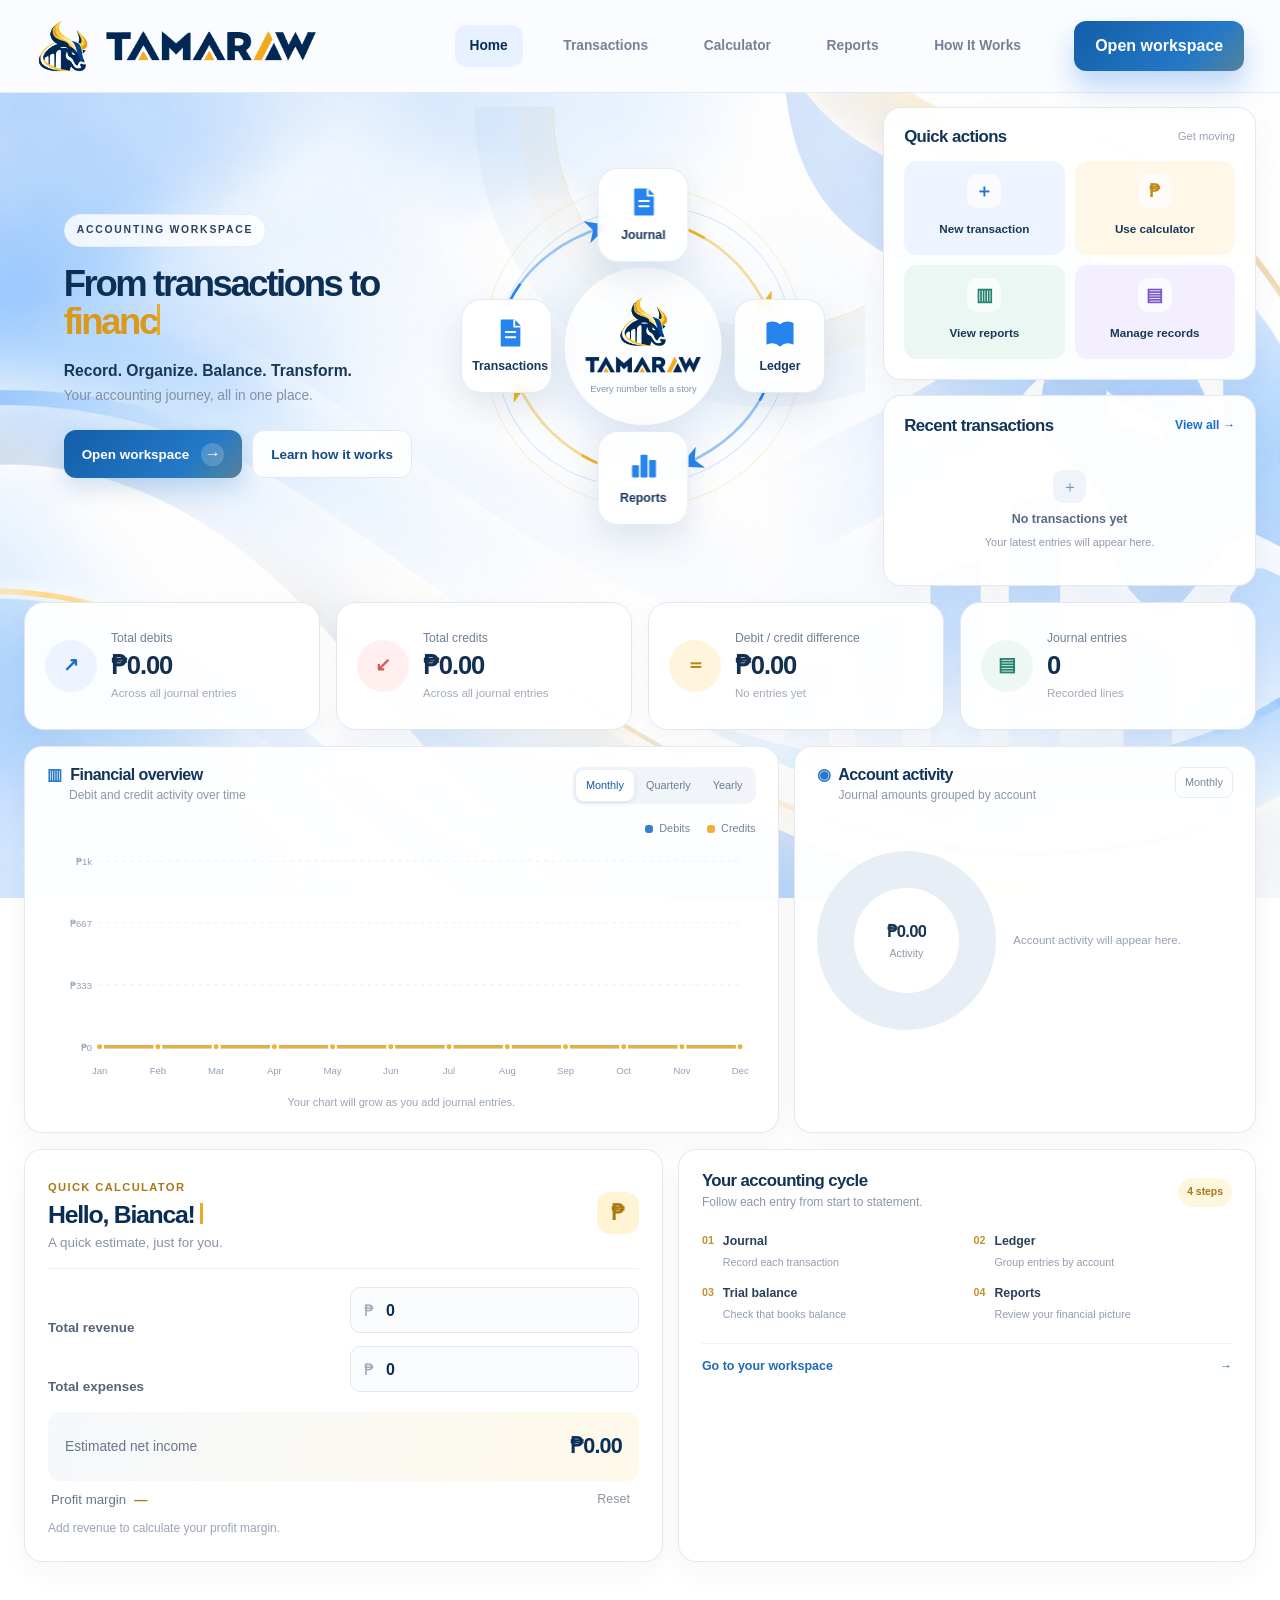
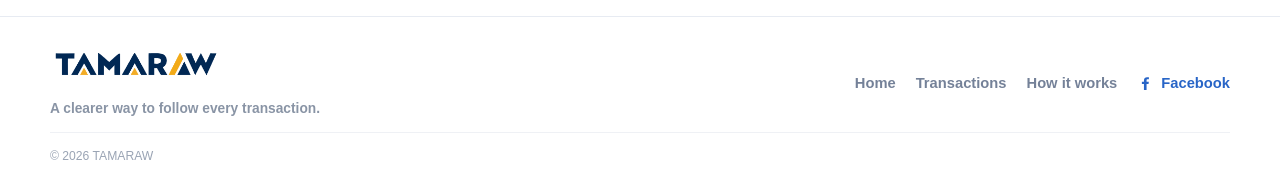
==== commit 8d92f712: "updated the logo" ====
--- a/index.html
+++ b/index.html
@@ -88,10 +88,19 @@
         </div>
 
         <aside id="draftReminder" class="draft-reminder" aria-live="polite" hidden>
-          <button class="draft-reminder-close" type="button" aria-label="Dismiss draft reminder">×</button>
-          <span class="draft-reminder-icon" aria-hidden="true">▤</span>
-          <div><strong>Unfinished transaction</strong><p>You have a saved draft waiting for you.</p></div>
-          <a href="transactions.html">Continue draft <span aria-hidden="true">→</span></a>
+          <div class="draft-reminder-heading">
+            <span class="draft-reminder-icon" aria-hidden="true">▤</span>
+            <div><strong>Unfinished transaction</strong><p id="draftReminderSummary">Your saved draft is waiting for you.</p></div>
+            <button class="draft-reminder-toggle" type="button" aria-expanded="true" aria-controls="draftReminderDetails" aria-label="Collapse draft reminder">−</button>
+            <button class="draft-reminder-close" type="button" aria-label="Close draft reminder">×</button>
+          </div>
+          <div id="draftReminderDetails" class="draft-reminder-details">
+            <p id="draftReminderDate" hidden></p>
+            <p id="draftReminderAccounts" hidden></p>
+            <p id="draftReminderAmounts" hidden></p>
+            <p id="draftReminderNote" hidden></p>
+            <a href="transactions.html">Continue draft <span aria-hidden="true">→</span></a>
+          </div>
         </aside>
 
         <section class="dashboard-metrics" aria-label="Journal summary">
--- a/home.css
+++ b/home.css
@@ -1069,7 +1069,6 @@
   padding: 4px;
   flex-shrink: 0;
   border-radius: 10px;
-  background: #fff;
   box-shadow: 0 2px 9px rgba(17, 42, 77, 0.07);
   object-fit: contain;
 }
@@ -1379,13 +1378,13 @@
 }
 .draft-reminder {
   position: fixed;
-  z-index: 30;
+  z-index: 1000;
   right: max(22px, calc((100vw - 1480px) / 2));
   bottom: 22px;
   display: grid;
-  grid-template-columns: 42px 1fr;
-  gap: 11px 12px;
-  width: min(310px, calc(100vw - 32px));
+  grid-template-columns: 1fr;
+  gap: 12px;
+  width: min(360px, calc(100vw - 32px));
   padding: 18px;
   border: 1px solid #dbe5f1;
   border-radius: 16px;
@@ -1394,12 +1393,18 @@
   animation: draft-reminder-in 220ms ease-out both;
 }
 .draft-reminder[hidden] { display: none; }
+.draft-reminder-heading { display: grid; grid-template-columns: 42px minmax(0, 1fr) 28px 24px; align-items: start; gap: 11px; }
 .draft-reminder-icon { display: grid; place-items: center; width: 42px; height: 42px; border-radius: 12px; background: #edf5ff; color: #2874bd; font-size: 1.2rem; }
-.draft-reminder strong { display: block; padding: 2px 20px 0 0; color: #173655; font-size: 0.9rem; }
+.draft-reminder strong { display: block; padding: 2px 0 0; color: #173655; font-size: 0.9rem; }
 .draft-reminder p { margin: 4px 0 0; color: #718096; font-size: 0.76rem; line-height: 1.45; }
-.draft-reminder > a { grid-column: 2; color: #1767ad; font-size: 0.78rem; font-weight: 750; text-decoration: none; }
-.draft-reminder > a:hover { text-decoration: underline; }
-.draft-reminder-close { position: absolute; top: 9px; right: 10px; border: 0; background: transparent; color: #8190a2; cursor: pointer; font-size: 1.2rem; }
+.draft-reminder-details { display: grid; gap: 5px; padding-left: 54px; }
+.draft-reminder-details p { margin: 0; overflow-wrap: anywhere; }
+.draft-reminder-details a { margin-top: 4px; color: #1767ad; font-size: 0.78rem; font-weight: 750; text-decoration: none; }
+.draft-reminder-details a:hover { text-decoration: underline; }
+.draft-reminder-close, .draft-reminder-toggle { display: grid; place-items: center; width: 26px; height: 26px; padding: 0; border: 0; border-radius: 7px; background: transparent; color: #8190a2; cursor: pointer; font-size: 1.15rem; }
+.draft-reminder-close:hover, .draft-reminder-toggle:hover { background: #f1f5fa; color: #173655; }
+.draft-reminder.is-collapsed { width: min(310px, calc(100vw - 32px)); }
+.draft-reminder.is-collapsed .draft-reminder-details { display: none; }
 @keyframes draft-reminder-in { from { opacity: 0; transform: translateY(8px); } to { opacity: 1; transform: translateY(0); } }
 @media (max-width: 760px) {
   .dashboard-page .topbar-inner,
--- a/site-ui.css
+++ b/site-ui.css
@@ -10,7 +10,7 @@
   flex-wrap: nowrap;
   justify-content: flex-start;
   gap: clamp(18px, 3vw, 42px);
-  min-height: 72px;
+  min-height: 84px;
   padding: 10px 22px;
   background: rgba(255, 255, 255, 0.82);
   border-color: rgba(8, 102, 229, 0.1);
@@ -31,17 +31,37 @@
 
 .topbar .brand-mark {
   display: block;
-  width: 42px;
-  height: 42px;
+  width: 54px;
+  height: 54px;
   object-fit: contain;
   flex: 0 0 auto;
+  padding: 0;
+  border-radius: 0;
+  background: transparent;
+  box-shadow: none;
+}
+
+/* Page styles set a white tile on the mark; keep the navigation logo clear in both states. */
+.dashboard-page .topbar .brand-mark,
+.workspace-page .topbar .brand-mark,
+.dashboard-page .topbar.scrolled .brand-mark,
+.workspace-page .topbar.scrolled .brand-mark {
+  padding: 0;
+  border-radius: 0;
+  background: transparent;
+  box-shadow: none;
 }
 
 .topbar .brand-wordmark {
   display: block;
-  width: clamp(156px, 17vw, 198px);
-  max-height: 48px;
+  width: clamp(180px, 19vw, 224px);
+  height: auto;
+  max-height: 54px;
   object-fit: contain;
+  padding: 0;
+  border-radius: 0;
+  background: transparent;
+  box-shadow: none;
 }
 
 .topbar .main-nav {
@@ -128,8 +148,8 @@
 
 @media (max-width: 900px) {
   .topbar-inner { gap: 16px; padding-inline: 18px; }
-  .topbar .brand-mark { width: 36px; height: 36px; }
-  .topbar .brand-wordmark { width: 156px; }
+  .topbar .brand-mark { width: 46px; height: 46px; }
+  .topbar .brand-wordmark { width: 176px; max-height: 46px; }
   .topbar .main-nav { gap: 14px; }
   .topbar .main-nav a { font-size: 0.84rem; }
 }
@@ -143,9 +163,9 @@
     border-radius: 24px;
   }
   .topbar .brand { margin-right: 0; }
-  .topbar .brand-mark { width: 32px; height: 32px; }
+  .topbar .brand-mark { width: 40px; height: 40px; }
   .topbar .brand-lockup { gap: 6px; }
-  .topbar .brand-wordmark { width: 142px; max-height: 38px; }
+  .topbar .brand-wordmark { width: 156px; max-height: 40px; }
   .topbar .main-nav {
     order: 3;
     width: 100%;
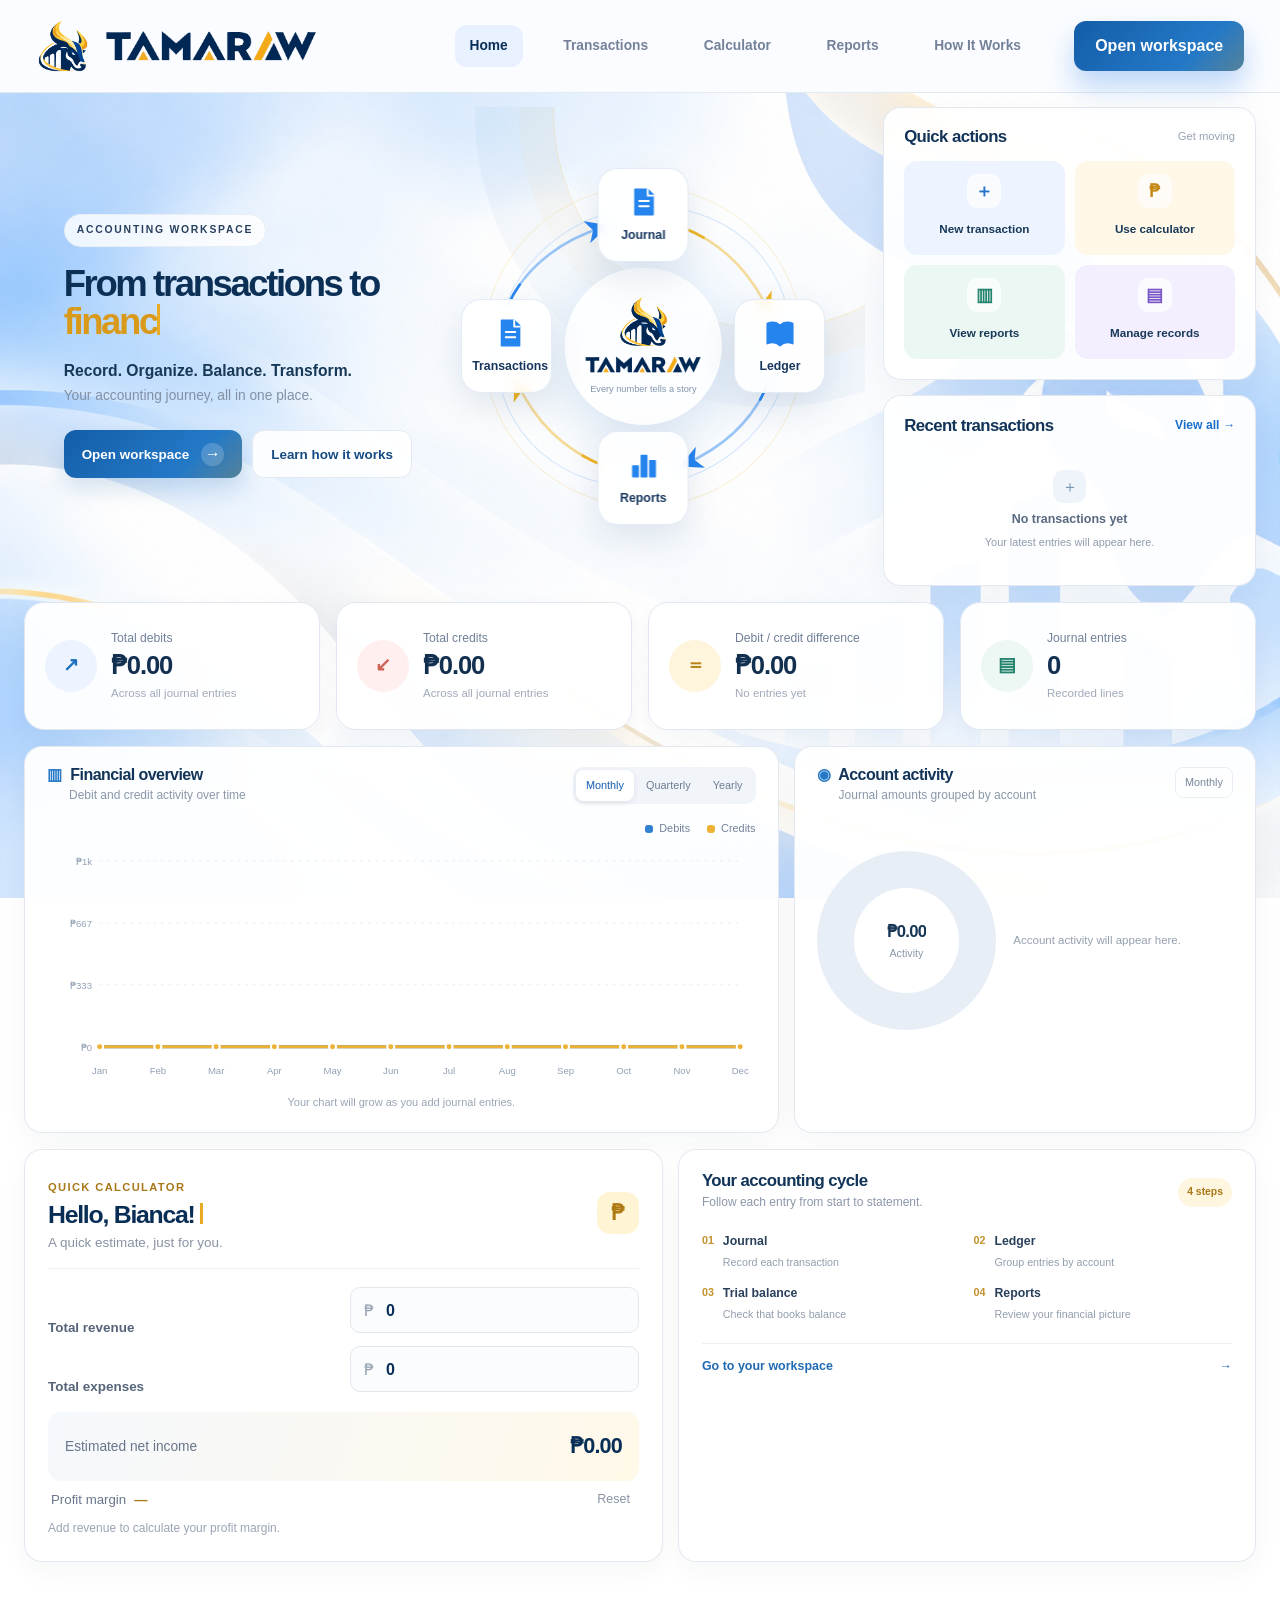
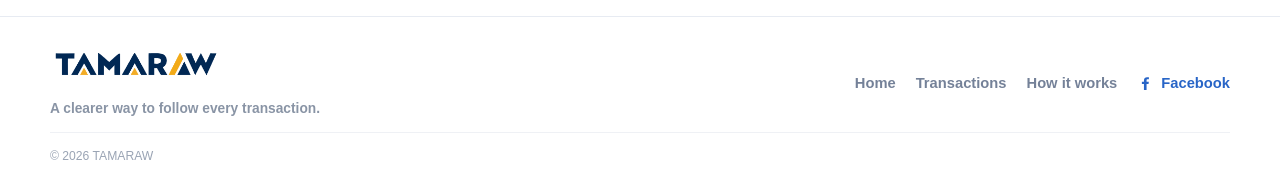
==== commit 8cd0d9ab: "updated the navburger" ====
--- a/index.html
+++ b/index.html
@@ -24,13 +24,17 @@
           <span class="brand-lockup"><img src="assets/tamaraw-mark.png" alt="" class="brand-mark" /><img src="assets/tamaraw-wordmark.png" alt="TAMARAW" class="brand-wordmark" /></span>
         </a>
 
-        <nav class="main-nav" aria-label="Main navigation">
+        <nav class="main-nav" id="mainNavigation" aria-label="Main navigation">
           <a class="is-current" href="index.html" aria-current="page">Home</a>
           <a href="transactions.html">Transactions</a>
           <a href="#calculator">Calculator</a>
           <a href="#reports">Reports</a>
           <a href="#how-it-works">How It Works</a>
         </nav>
+
+        <button class="nav-toggle" type="button" aria-label="Open navigation menu" aria-expanded="false" aria-controls="mainNavigation">
+          <span></span><span></span><span></span>
+        </button>
 
         <a href="transactions.html" class="btn btn-solid">Open workspace</a>
       </div>
@@ -162,5 +166,6 @@
 
     <script src="app-core.js"></script>
     <script src="home.js"></script>
+    <script src="nav-menu.js"></script>
   </body>
 </html>
--- a/site-ui.css
+++ b/site-ui.css
@@ -183,3 +183,76 @@
   .scroll-reveal { opacity: 1; transform: none; transition: none; }
   .topbar, .topbar-inner { transition-duration: 0.01ms; }
 }
+
+.nav-toggle { display: none; }
+
+@media (max-width: 760px) {
+  .topbar .topbar-inner { position: relative; }
+  .topbar .nav-toggle {
+    order: -1;
+    display: inline-flex;
+    flex: 0 0 42px;
+    width: 42px;
+    height: 42px;
+    flex-direction: column;
+    align-items: center;
+    justify-content: center;
+    gap: 5px;
+    padding: 0;
+    border: 1px solid #dce5f0;
+    border-radius: 12px;
+    background: #fff;
+    color: #173655;
+  }
+  .topbar .brand { order: 0; }
+  .topbar .nav-toggle span {
+    width: 18px;
+    height: 2px;
+    border-radius: 2px;
+    background: currentColor;
+    transition: transform 180ms ease, opacity 180ms ease;
+  }
+  .topbar .nav-toggle[aria-expanded="true"] span:first-child { transform: translateY(7px) rotate(45deg); }
+  .topbar .nav-toggle[aria-expanded="true"] span:nth-child(2) { opacity: 0; }
+  .topbar .nav-toggle[aria-expanded="true"] span:last-child { transform: translateY(-7px) rotate(-45deg); }
+  .topbar .main-nav {
+    display: none;
+    position: absolute;
+    z-index: 60;
+    top: calc(100% + 8px);
+    left: 0;
+    right: 0;
+    width: auto;
+    margin: 0;
+    padding: 9px;
+    flex-direction: column;
+    align-items: stretch;
+    gap: 3px;
+    border: 1px solid #e0e7f1;
+    border-radius: 16px;
+    background: rgba(255, 255, 255, 0.98);
+    box-shadow: 0 16px 36px rgba(20, 43, 76, 0.16);
+    backdrop-filter: blur(14px);
+  }
+  .topbar .main-nav.is-open { display: flex; }
+  .topbar .main-nav a,
+  .dashboard-page .main-nav a,
+  .workspace-page .main-nav a {
+    display: block;
+    padding: 11px 13px;
+    border-radius: 10px;
+    color: #455a77;
+    font-size: 0.88rem;
+  }
+  .topbar .main-nav a:hover,
+  .topbar .main-nav a:focus-visible,
+  .topbar .main-nav a.is-current { background: #e8f1ff; color: #155daf; }
+  .topbar .topbar-inner > .btn { order: 2; }
+}
+
+@media (max-width: 420px) {
+  .topbar .brand-lockup { display: inline-flex !important; }
+  .topbar .brand-wordmark { display: none; }
+  .topbar .topbar-inner { gap: 8px; padding-inline: 11px; }
+  .topbar .topbar-inner > .btn { min-height: 38px; padding-inline: 0.7rem; font-size: 0.72rem; }
+}
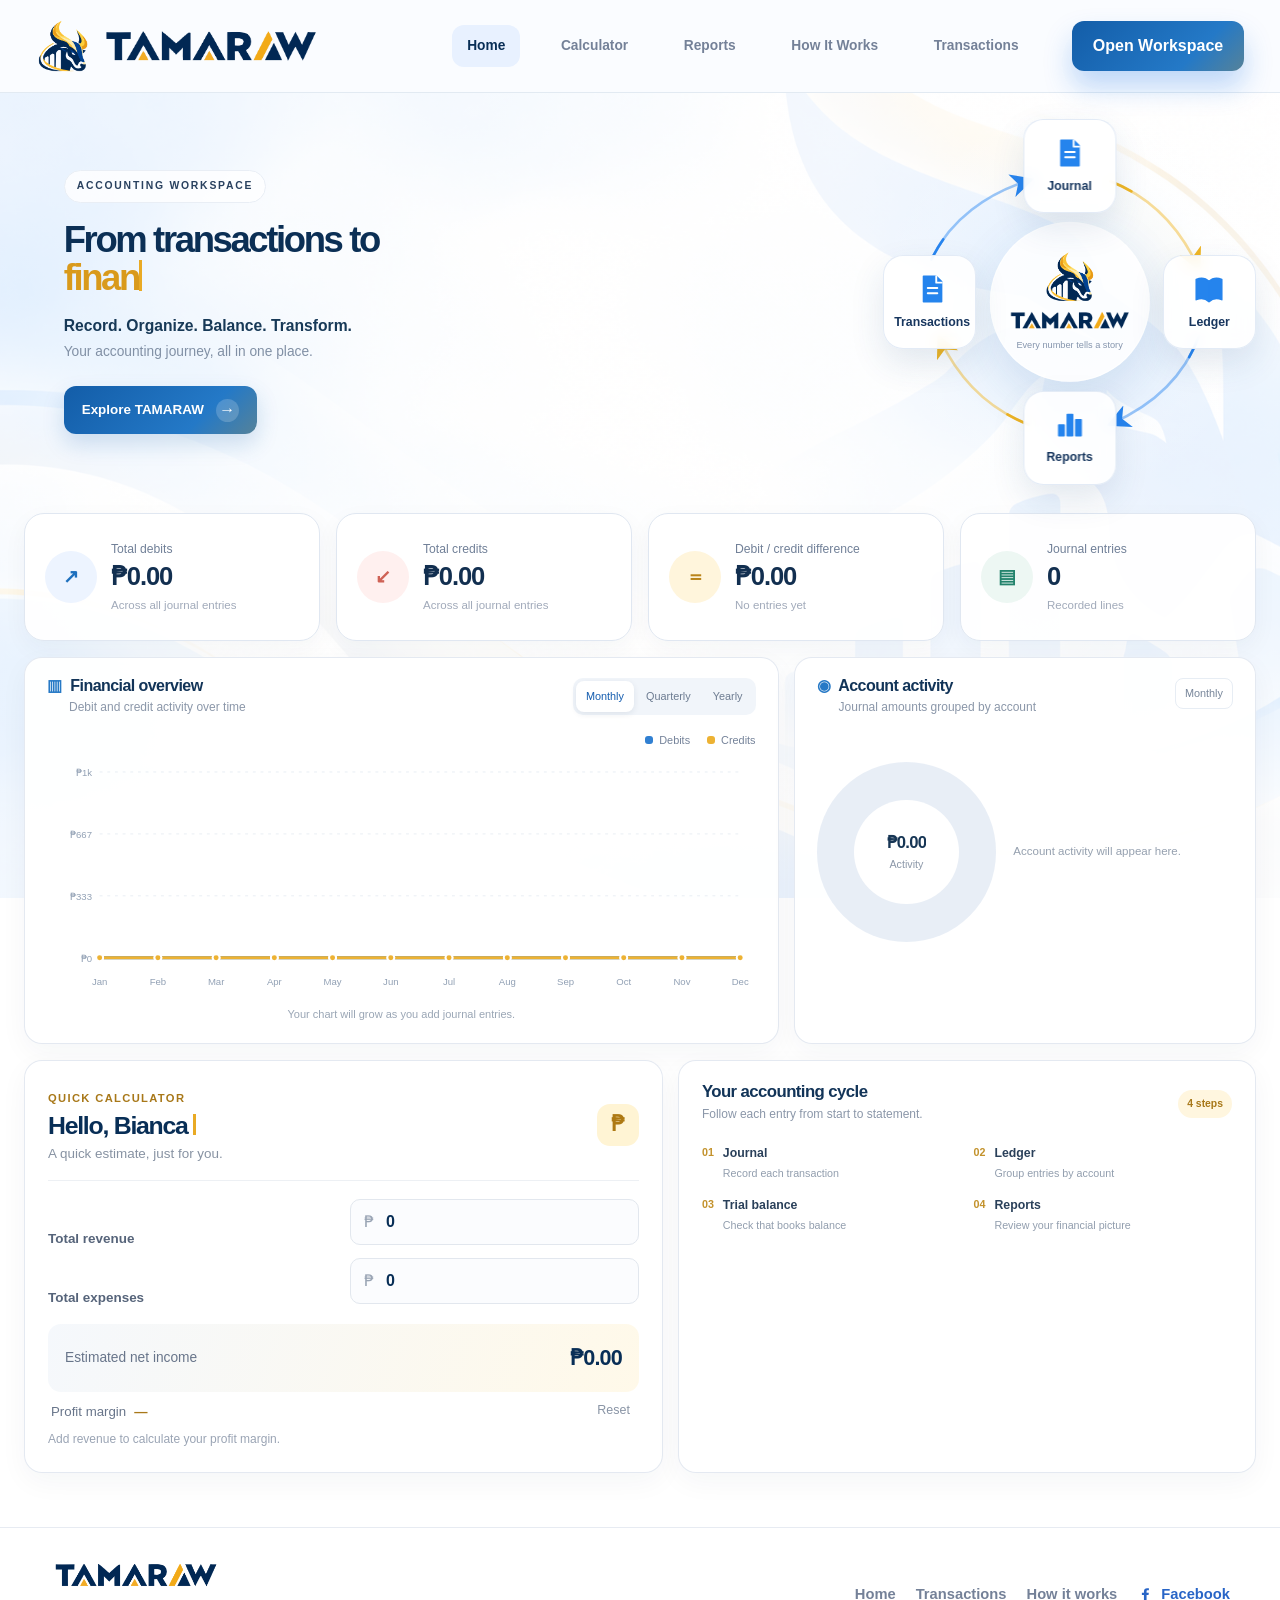
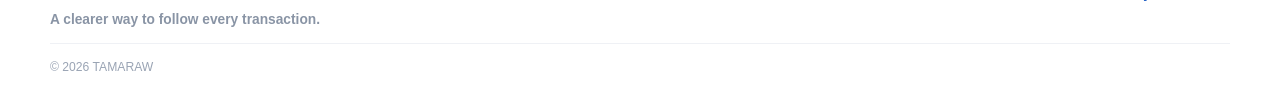
==== commit 4ccf1f2e: "remove the quick actions and recent transac" ====
--- a/index.html
+++ b/index.html
@@ -26,17 +26,17 @@
 
         <nav class="main-nav" id="mainNavigation" aria-label="Main navigation">
           <a class="is-current" href="index.html" aria-current="page">Home</a>
-          <a href="transactions.html">Transactions</a>
           <a href="#calculator">Calculator</a>
           <a href="#reports">Reports</a>
           <a href="#how-it-works">How It Works</a>
+          <a href="transactions.html">Transactions</a>
         </nav>
 
         <button class="nav-toggle" type="button" aria-label="Open navigation menu" aria-expanded="false" aria-controls="mainNavigation">
           <span></span><span></span><span></span>
         </button>
 
-        <a href="transactions.html" class="btn btn-solid">Open workspace</a>
+        <a href="transactions.html" class="btn btn-solid">Open Workspace</a>
       </div>
     </header>
 
@@ -48,10 +48,12 @@
               <p class="eyebrow">ACCOUNTING WORKSPACE</p>
               <h1><span class="hero-headline-base">From transactions to</span><span class="headline-line"><span class="typed-insight-wrap"><span class="typed-insight-placeholder" aria-hidden="true">financial clarity.</span><span class="typed-insight-live"><span id="typedInsight"></span><span class="typing-cursor" aria-hidden="true"></span></span></span></span></h1>
               <p class="dashboard-lede">Record. Organize. Balance. Transform.<br /><span>Your accounting journey, all in one place.</span></p>
-              <div class="dashboard-hero-actions"><a href="transactions.html" class="btn btn-solid">Open workspace <span class="cta-arrow" aria-hidden="true">→</span></a><a href="#how-it-works" class="btn btn-ghost">Learn how it works</a></div>
+              <div class="dashboard-hero-actions"><a href="#how-it-works" class="btn btn-solid">Explore TAMARAW <span class="cta-arrow" aria-hidden="true">→</span></a></div>
             </div>
+          </section>
+
+          <aside class="dashboard-cycle-slot" aria-label="Animated accounting cycle">
             <div class="dashboard-hero-art" aria-hidden="true">
-              <div class="art-orbit art-orbit-one"></div><div class="art-orbit art-orbit-two"></div>
               <svg class="cycle-arrows" viewBox="0 0 400 400" aria-hidden="true">
                 <defs>
                   <marker id="cycleArrowBlue" markerWidth="9" markerHeight="9" refX="7" refY="4.5" orient="auto"><path d="M0 0 9 4.5 0 9 2.5 4.5Z" /></marker>
@@ -72,22 +74,6 @@
               <div class="art-stage art-stage-reports"><svg viewBox="0 0 32 32"><path d="M6 27V17h5v10zM14 27V7h5v20zM22 27V12h5v15z"/></svg><span>Reports</span></div>
               <div class="art-stage art-stage-transactions"><svg viewBox="0 0 32 32"><path d="M8 4h12l5 5v19H8z"/><path d="M20 4v6h5M12 15h9M12 20h9"/></svg><span>Transactions</span></div>
             </div>
-          </section>
-
-          <aside class="dashboard-rail">
-            <section class="dashboard-panel quick-panel">
-              <div class="dashboard-panel-heading"><h2>Quick actions</h2><span class="panel-caption">Get moving</span></div>
-              <div class="quick-action-grid">
-                <a class="quick-action action-blue" href="transactions.html"><span class="quick-icon">＋</span><strong>New transaction</strong></a>
-                <a class="quick-action action-gold" href="#calculator"><span class="quick-icon">₱</span><strong>Use calculator</strong></a>
-                <a class="quick-action action-green" href="#reports"><span class="quick-icon">▥</span><strong>View reports</strong></a>
-                <a class="quick-action action-violet" href="transactions.html"><span class="quick-icon">▤</span><strong>Manage records</strong></a>
-              </div>
-            </section>
-            <section class="dashboard-panel recent-panel" aria-labelledby="recentTitle">
-              <div class="dashboard-panel-heading"><h2 id="recentTitle">Recent transactions</h2><a href="transactions.html" class="panel-link">View all <span aria-hidden="true">→</span></a></div>
-              <ul id="homeRecentTransactions" class="recent-list"><li class="recent-empty"><span class="empty-mark">＋</span><strong>No transactions yet</strong><small>Your latest entries will appear here.</small></li></ul>
-            </section>
           </aside>
         </div>
 
@@ -141,7 +127,6 @@
           <article class="dashboard-panel cycle-panel" id="how-it-works">
             <div class="dashboard-panel-heading"><div><h2>Your accounting cycle</h2><p>Follow each entry from start to statement.</p></div><span class="cycle-badge">4 steps</span></div>
             <ol class="cycle-list"><li><span>01</span><div><strong>Journal</strong><small>Record each transaction</small></div></li><li><span>02</span><div><strong>Ledger</strong><small>Group entries by account</small></div></li><li><span>03</span><div><strong>Trial balance</strong><small>Check that books balance</small></div></li><li><span>04</span><div><strong>Reports</strong><small>Review your financial picture</small></div></li></ol>
-            <a href="transactions.html" class="cycle-link">Go to your workspace <span aria-hidden="true">→</span></a>
           </article>
         </section>
       </div>
--- a/home.css
+++ b/home.css
@@ -3,10 +3,9 @@
   background: #fff;
 }
 
-/* Keep the decorative artwork behind the opening dashboard only. */
 .dashboard-home {
   background-color: #fff;
-  background-image: url("assets/homepage-background.png");
+  background-image: linear-gradient(rgba(255, 255, 255, 0.72), rgba(255, 255, 255, 0.72)), url("assets/homepage-background.png");
   background-position: center top;
   background-repeat: no-repeat;
   background-size: 100% 805px;
@@ -1445,7 +1444,6 @@
   }
 }
 
-/* Animated accounting cycle illustration. */
 .dashboard-hero-art {
   position: relative;
   inset: auto;
@@ -1689,12 +1687,10 @@
   }
 }
 
-/* Tamaraw identity in the dashboard brand card. */
 .art-logo-card .art-logo-mark { width: 52px; height: 52px; object-fit: contain; }
 .art-logo-card .art-logo-wordmark { width: min(100%, 180px); height: auto; max-height: 28px; object-fit: contain; }
 @media (max-width: 760px) { .art-logo-card .art-logo-mark { width: 38px; height: 38px; } .art-logo-card .art-logo-wordmark { max-height: 20px; } }
 
-/* Use the transparent TAMARAW wordmark at a readable size. */
 .dashboard-page .brand-wordmark,
 .workspace-page .brand-wordmark {
   display: block;
@@ -1723,3 +1719,36 @@
   .workspace-page .brand-wordmark { width: 156px; max-height: 34px; }
   .professional-footer .footer-brand .brand-wordmark { width: 150px; max-height: 32px; }
 }
+
+.dashboard-hero-card {
+  grid-template-columns: minmax(0, 1fr);
+}
+.dashboard-hero-card::before {
+  content: none;
+}
+.dashboard-hero-copy {
+  width: 100%;
+}
+.dashboard-cycle-slot {
+  display: grid;
+  min-width: 0;
+  place-items: center;
+}
+.dashboard-cycle-slot .dashboard-hero-art {
+  right: auto;
+  width: min(100%, 500px);
+  margin-inline: auto;
+}
+.dashboard-cycle-slot .art-orbit {
+  display: none;
+}
+@media (max-width: 1120px) {
+  .dashboard-cycle-slot .dashboard-hero-art {
+    width: min(100%, 460px);
+  }
+}
+@media (max-width: 760px) {
+  .dashboard-cycle-slot .dashboard-hero-art {
+    width: min(100%, 400px);
+  }
+}
--- a/site-ui.css
+++ b/site-ui.css
@@ -1,4 +1,3 @@
-/* Shared navigation and gentle in-view motion across every page. */
 .topbar {
   padding: 12px 0;
   background: transparent;
@@ -41,7 +40,6 @@
   box-shadow: none;
 }
 
-/* Page styles set a white tile on the mark; keep the navigation logo clear in both states. */
 .dashboard-page .topbar .brand-mark,
 .workspace-page .topbar .brand-mark,
 .dashboard-page .topbar.scrolled .brand-mark,
@@ -94,7 +92,6 @@
   color: var(--navy);
 }
 
-/* Match the clean, spacious accounting summary cards in the supplied reference. */
 .dashboard-metrics { gap: 16px; }
 .dashboard-metrics .metric-card {
   min-height: 128px;
@@ -205,6 +202,7 @@
     color: #173655;
   }
   .topbar .brand { order: 0; }
+  .topbar .brand { margin-right: auto; }
   .topbar .nav-toggle span {
     width: 18px;
     height: 2px;
@@ -248,6 +246,8 @@
   .topbar .main-nav a:focus-visible,
   .topbar .main-nav a.is-current { background: #e8f1ff; color: #155daf; }
   .topbar .topbar-inner > .btn { order: 2; }
+  .topbar .nav-toggle { order: 3; }
+  .topbar .main-nav { order: 4; }
 }
 
 @media (max-width: 420px) {
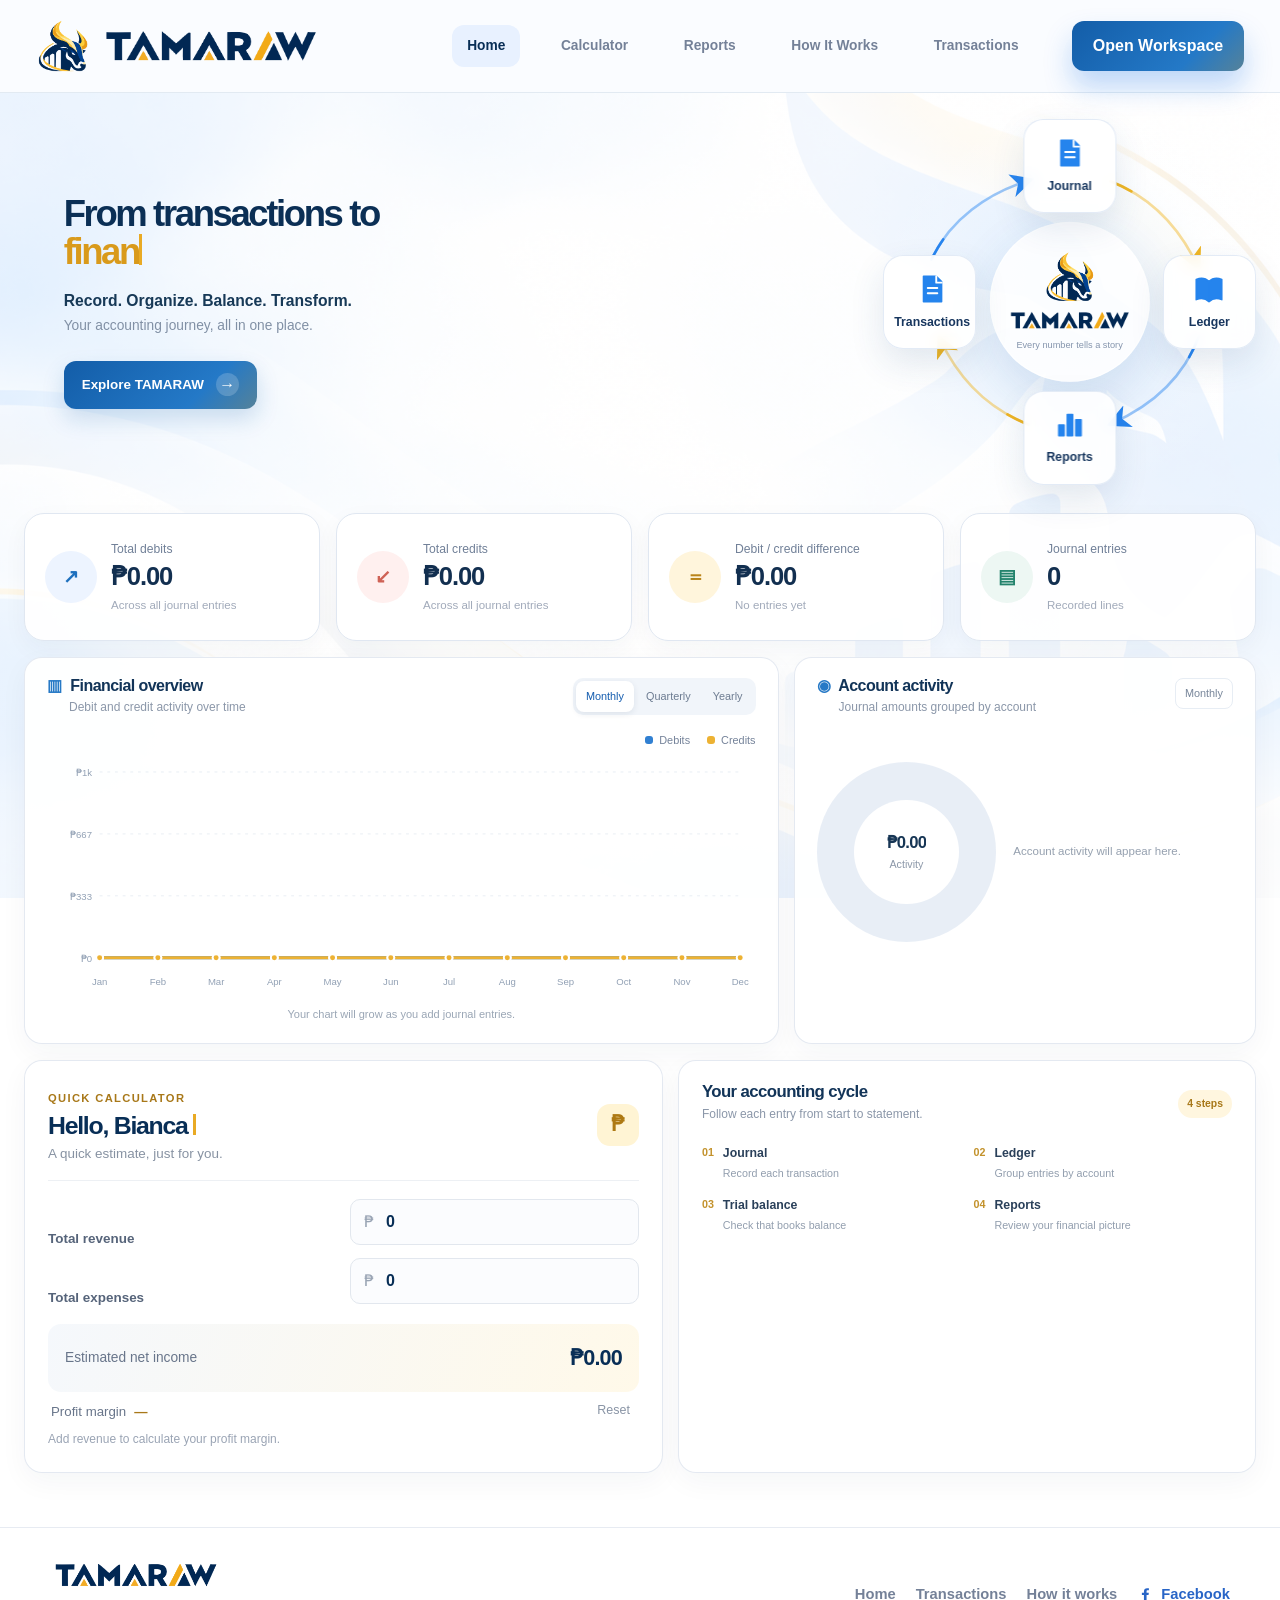
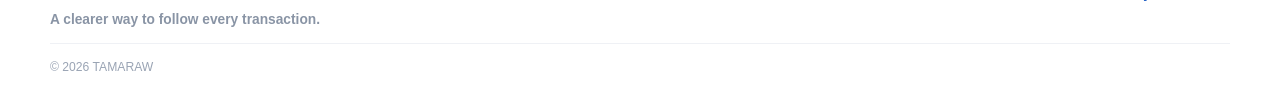
==== commit b34ddb97: "remove button" ====
--- a/index.html
+++ b/index.html
@@ -45,7 +45,7 @@
         <div class="dashboard-grid">
           <section class="dashboard-hero-card">
             <div class="dashboard-hero-copy">
-              <p class="eyebrow">ACCOUNTING WORKSPACE</p>
+              
               <h1><span class="hero-headline-base">From transactions to</span><span class="headline-line"><span class="typed-insight-wrap"><span class="typed-insight-placeholder" aria-hidden="true">financial clarity.</span><span class="typed-insight-live"><span id="typedInsight"></span><span class="typing-cursor" aria-hidden="true"></span></span></span></span></h1>
               <p class="dashboard-lede">Record. Organize. Balance. Transform.<br /><span>Your accounting journey, all in one place.</span></p>
               <div class="dashboard-hero-actions"><a href="#how-it-works" class="btn btn-solid">Explore TAMARAW <span class="cta-arrow" aria-hidden="true">→</span></a></div>
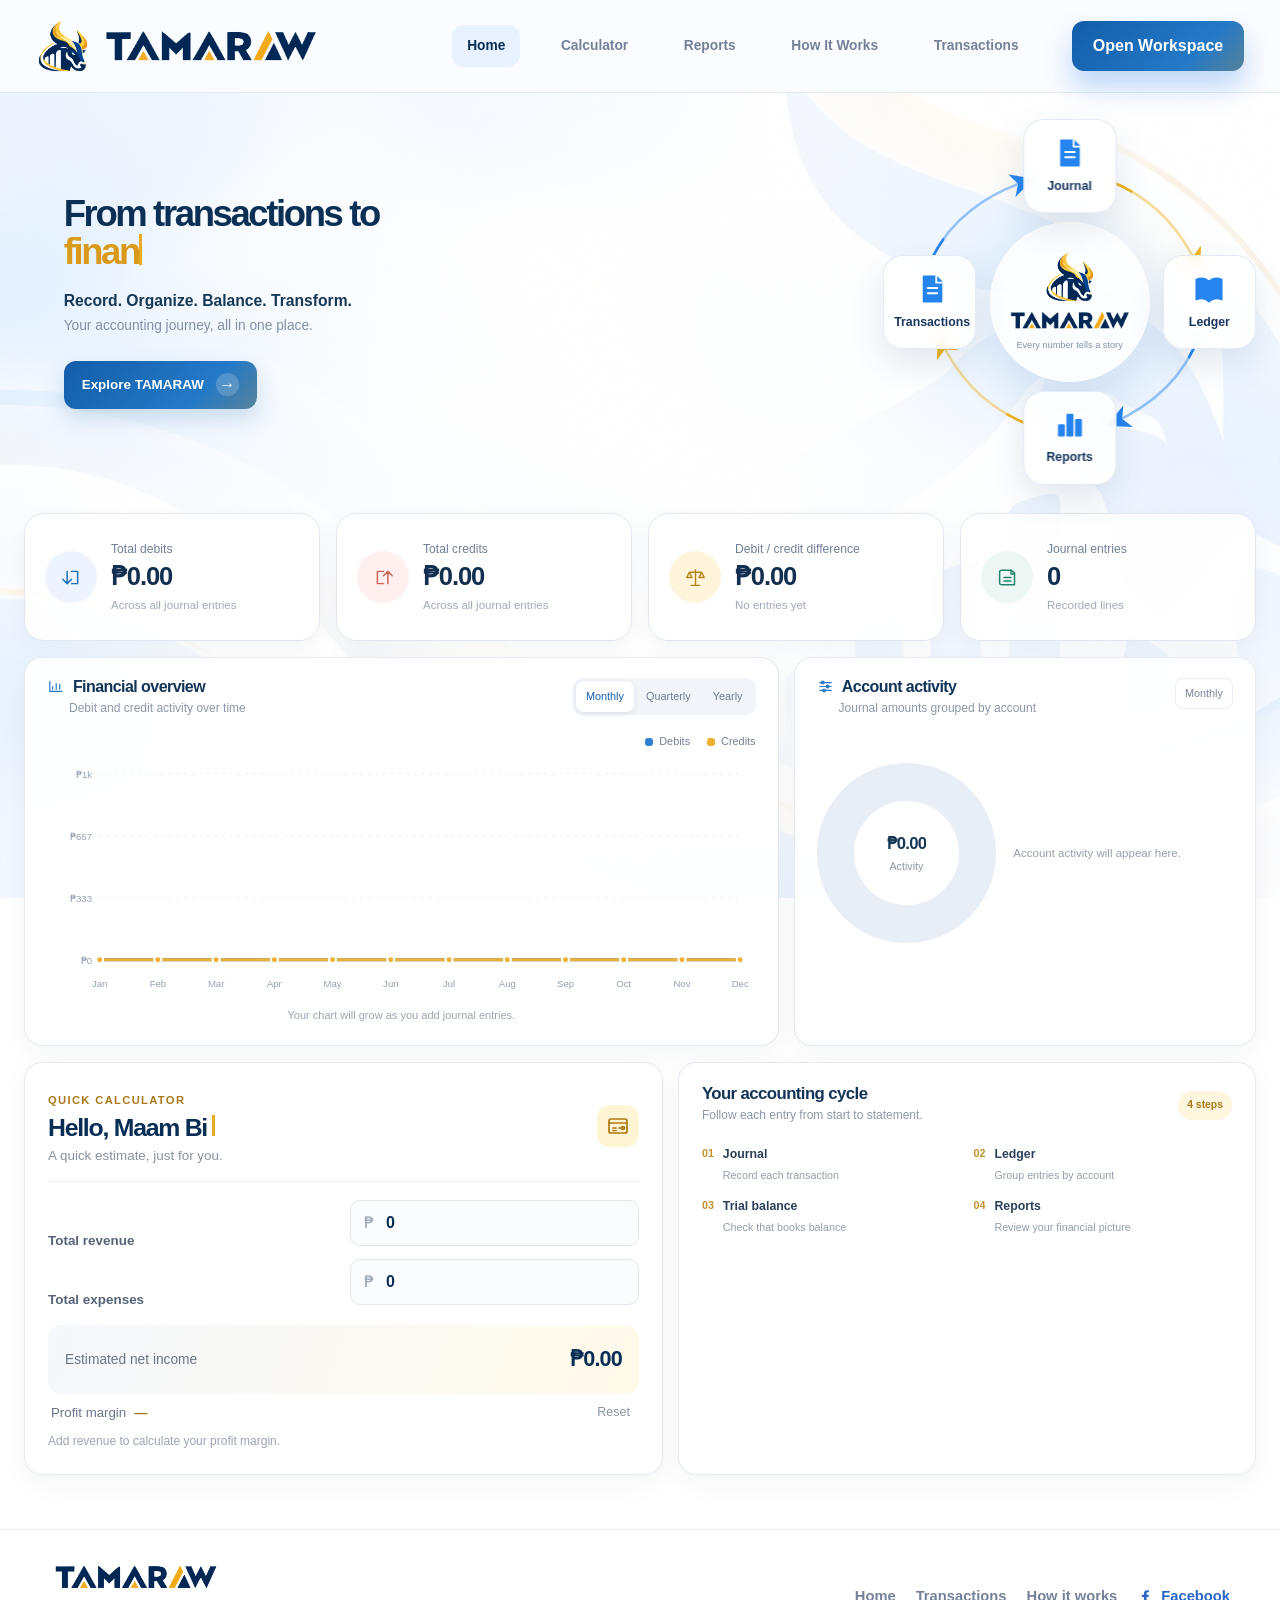
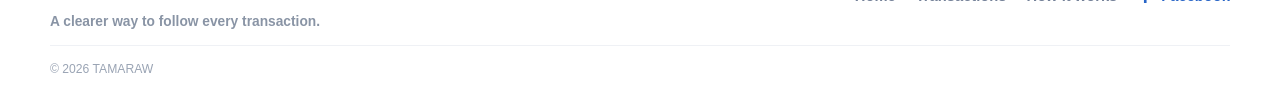
==== commit 74fe2a28: "updated the icons" ====
--- a/index.html
+++ b/index.html
@@ -79,7 +79,7 @@
 
         <aside id="draftReminder" class="draft-reminder" aria-live="polite" hidden>
           <div class="draft-reminder-heading">
-            <span class="draft-reminder-icon" aria-hidden="true">▤</span>
+            <span class="draft-reminder-icon" aria-hidden="true"><svg viewBox="0 0 24 24"><path d="M5 4.75h12.5A1.5 1.5 0 0 1 19 6.25v13H5a2 2 0 0 1-2-2v-11a1.5 1.5 0 0 1 2-1.5Z"/><path d="M3.5 8H19M7 12h8m-8 3h5"/></svg></span>
             <div><strong>Unfinished transaction</strong><p id="draftReminderSummary">Your saved draft is waiting for you.</p></div>
             <button class="draft-reminder-toggle" type="button" aria-expanded="true" aria-controls="draftReminderDetails" aria-label="Collapse draft reminder">−</button>
             <button class="draft-reminder-close" type="button" aria-label="Close draft reminder">×</button>
@@ -94,28 +94,28 @@
         </aside>
 
         <section class="dashboard-metrics" aria-label="Journal summary">
-          <article class="metric-card metric-debit"><span class="metric-icon">↗</span><div><span class="metric-label">Total debits</span><strong id="homeDebits">₱0.00</strong><small>Across all journal entries</small></div></article>
-          <article class="metric-card metric-credit"><span class="metric-icon">↙</span><div><span class="metric-label">Total credits</span><strong id="homeCredits">₱0.00</strong><small>Across all journal entries</small></div></article>
-          <article class="metric-card metric-balance"><span class="metric-icon">＝</span><div><span class="metric-label">Debit / credit difference</span><strong id="homeDifference">₱0.00</strong><small id="homeBalanceCaption">No entries yet</small></div></article>
-          <article class="metric-card metric-count"><span class="metric-icon">▤</span><div><span class="metric-label">Journal entries</span><strong id="homeEntryCount">0</strong><small>Recorded lines</small></div></article>
+          <article class="metric-card metric-debit"><span class="metric-icon" aria-hidden="true"><svg viewBox="0 0 24 24"><path d="M7 5v14m0 0 5-5m-5 5-5-5M12 5h7v14h-7"/></svg></span><div><span class="metric-label">Total debits</span><strong id="homeDebits">₱0.00</strong><small>Across all journal entries</small></div></article>
+          <article class="metric-card metric-credit"><span class="metric-icon" aria-hidden="true"><svg viewBox="0 0 24 24"><path d="M17 19V5m0 0-5 5m5-5 5 5M12 19H5V5h7"/></svg></span><div><span class="metric-label">Total credits</span><strong id="homeCredits">₱0.00</strong><small>Across all journal entries</small></div></article>
+          <article class="metric-card metric-balance"><span class="metric-icon" aria-hidden="true"><svg viewBox="0 0 24 24"><path d="M12 3v18m-7-15h14M5 6l-3 6h6L5 6Zm14 0-3 6h6l-3-6ZM7 21h10"/></svg></span><div><span class="metric-label">Debit / credit difference</span><strong id="homeDifference">₱0.00</strong><small id="homeBalanceCaption">No entries yet</small></div></article>
+          <article class="metric-card metric-count"><span class="metric-icon" aria-hidden="true"><svg viewBox="0 0 24 24"><path d="M5 3.75h11.5L20 7v13.25H5a2 2 0 0 1-2-2V5.75a2 2 0 0 1 2-2Z"/><path d="M16 4v4h4M8 12h8m-8 4h8"/></svg></span><div><span class="metric-label">Journal entries</span><strong id="homeEntryCount">0</strong><small>Recorded lines</small></div></article>
         </section>
 
         <section class="dashboard-analytics" id="reports" aria-label="Reports and charts">
           <article class="dashboard-panel overview-panel">
-            <div class="dashboard-panel-heading chart-heading"><div><h2><span class="chart-icon">▥</span> Financial overview</h2><p>Debit and credit activity over time</p></div><div class="range-switch" role="group" aria-label="Chart time range"><button type="button" class="is-active" data-chart-range="monthly">Monthly</button><button type="button" data-chart-range="quarterly">Quarterly</button><button type="button" data-chart-range="yearly">Yearly</button></div></div>
+            <div class="dashboard-panel-heading chart-heading"><div><h2><span class="chart-icon" aria-hidden="true"><svg viewBox="0 0 24 24"><path d="M4 19V5m0 14h17M8 16v-4m5 4V8m5 8v-7"/></svg></span> Financial overview</h2><p>Debit and credit activity over time</p></div><div class="range-switch" role="group" aria-label="Chart time range"><button type="button" class="is-active" data-chart-range="monthly">Monthly</button><button type="button" data-chart-range="quarterly">Quarterly</button><button type="button" data-chart-range="yearly">Yearly</button></div></div>
             <div class="chart-legend"><span><i class="legend-blue"></i>Debits</span><span><i class="legend-gold"></i>Credits</span></div>
             <div class="activity-chart-wrap"><svg id="activityChart" class="activity-chart" viewBox="0 0 740 270" role="img" aria-label="Journal debit and credit activity chart"><g id="activityChartContent"></g></svg></div>
             <p id="chartEmptyNote" class="chart-empty-note">Your chart will grow as you add journal entries.</p>
           </article>
           <article class="dashboard-panel accounts-panel">
-            <div class="dashboard-panel-heading chart-heading"><div><h2><span class="chart-icon">◉</span> Account activity</h2><p>Journal amounts grouped by account</p></div><span class="small-period-label" id="accountRangeLabel">Monthly</span></div>
+            <div class="dashboard-panel-heading chart-heading"><div><h2><span class="chart-icon" aria-hidden="true"><svg viewBox="0 0 24 24"><path d="M4 6.5h16M4 12h16M4 17.5h16"/><circle cx="8" cy="6.5" r="2"/><circle cx="15" cy="12" r="2"/><circle cx="10" cy="17.5" r="2"/></svg></span> Account activity</h2><p>Journal amounts grouped by account</p></div><span class="small-period-label" id="accountRangeLabel">Monthly</span></div>
             <div class="account-breakdown"><div id="accountDonut" class="account-donut"><div class="donut-center"><strong id="accountTotal">₱0.00</strong><span>Activity</span></div></div><div id="accountLegend" class="account-legend"><p class="donut-empty">Account activity will appear here.</p></div></div>
           </article>
         </section>
 
         <section class="dashboard-tools" id="calculator">
           <article class="dashboard-panel home-calculator">
-            <div class="calculator-card-head"><div><span class="calculator-kicker">QUICK CALCULATOR</span><h2><span id="typedGreeting" aria-label="Hello, Bianca!"></span><span class="typing-cursor" aria-hidden="true"></span></h2><p class="greeting-subtitle">A quick estimate, just for you.</p></div><span class="calculator-symbol">₱</span></div>
+            <div class="calculator-card-head"><div><span class="calculator-kicker">QUICK CALCULATOR</span><h2><span id="typedGreeting" aria-label="Hello, Bianca!"></span><span class="typing-cursor" aria-hidden="true"></span></h2><p class="greeting-subtitle">A quick estimate, just for you.</p></div><span class="calculator-symbol" aria-hidden="true"><svg viewBox="0 0 24 24"><rect x="3" y="5" width="18" height="14" rx="2"/><path d="M3 9h18m-14 5h3m3 0h4m-10 2.5h3"/><circle cx="17" cy="14" r="1.5"/></svg></span></div>
             <form id="profitCalculator" class="calculator-form">
               <label for="calcRevenue">Total revenue</label><div class="calculator-input-wrap"><span>₱</span><input id="calcRevenue" type="number" min="0" step="100" value="0" inputmode="decimal" /></div>
               <label for="calcExpenses">Total expenses</label><div class="calculator-input-wrap"><span>₱</span><input id="calcExpenses" type="number" min="0" step="100" value="0" inputmode="decimal" /></div>
--- a/shared.css
+++ b/shared.css
@@ -84,6 +84,29 @@
   color: var(--blue);
   font-size: 1.3rem;
 }
+.card-icon svg,
+.empty-journal > span svg,
+.draft-reminder-icon svg,
+.metric-icon svg,
+.chart-icon svg,
+.add-entry-button span svg,
+.calculator-symbol svg,
+.recent-item-icon svg,
+.empty-mark svg {
+  width: 21px;
+  height: 21px;
+  fill: none;
+  stroke: currentColor;
+  stroke-linecap: round;
+  stroke-linejoin: round;
+  stroke-width: 1.7;
+}
+.card-icon svg { width: 20px; height: 20px; }
+.add-entry-button span svg { width: 17px; height: 17px; vertical-align: -4px; }
+.empty-journal > span svg,
+.empty-mark svg { width: 23px; height: 23px; }
+.calculator-symbol svg { width: 24px; height: 24px; }
+.chart-icon svg { width: 17px; height: 17px; vertical-align: -3px; }
 .workspace-page .transaction-form {
   display: grid;
   grid-template-columns: 1fr;
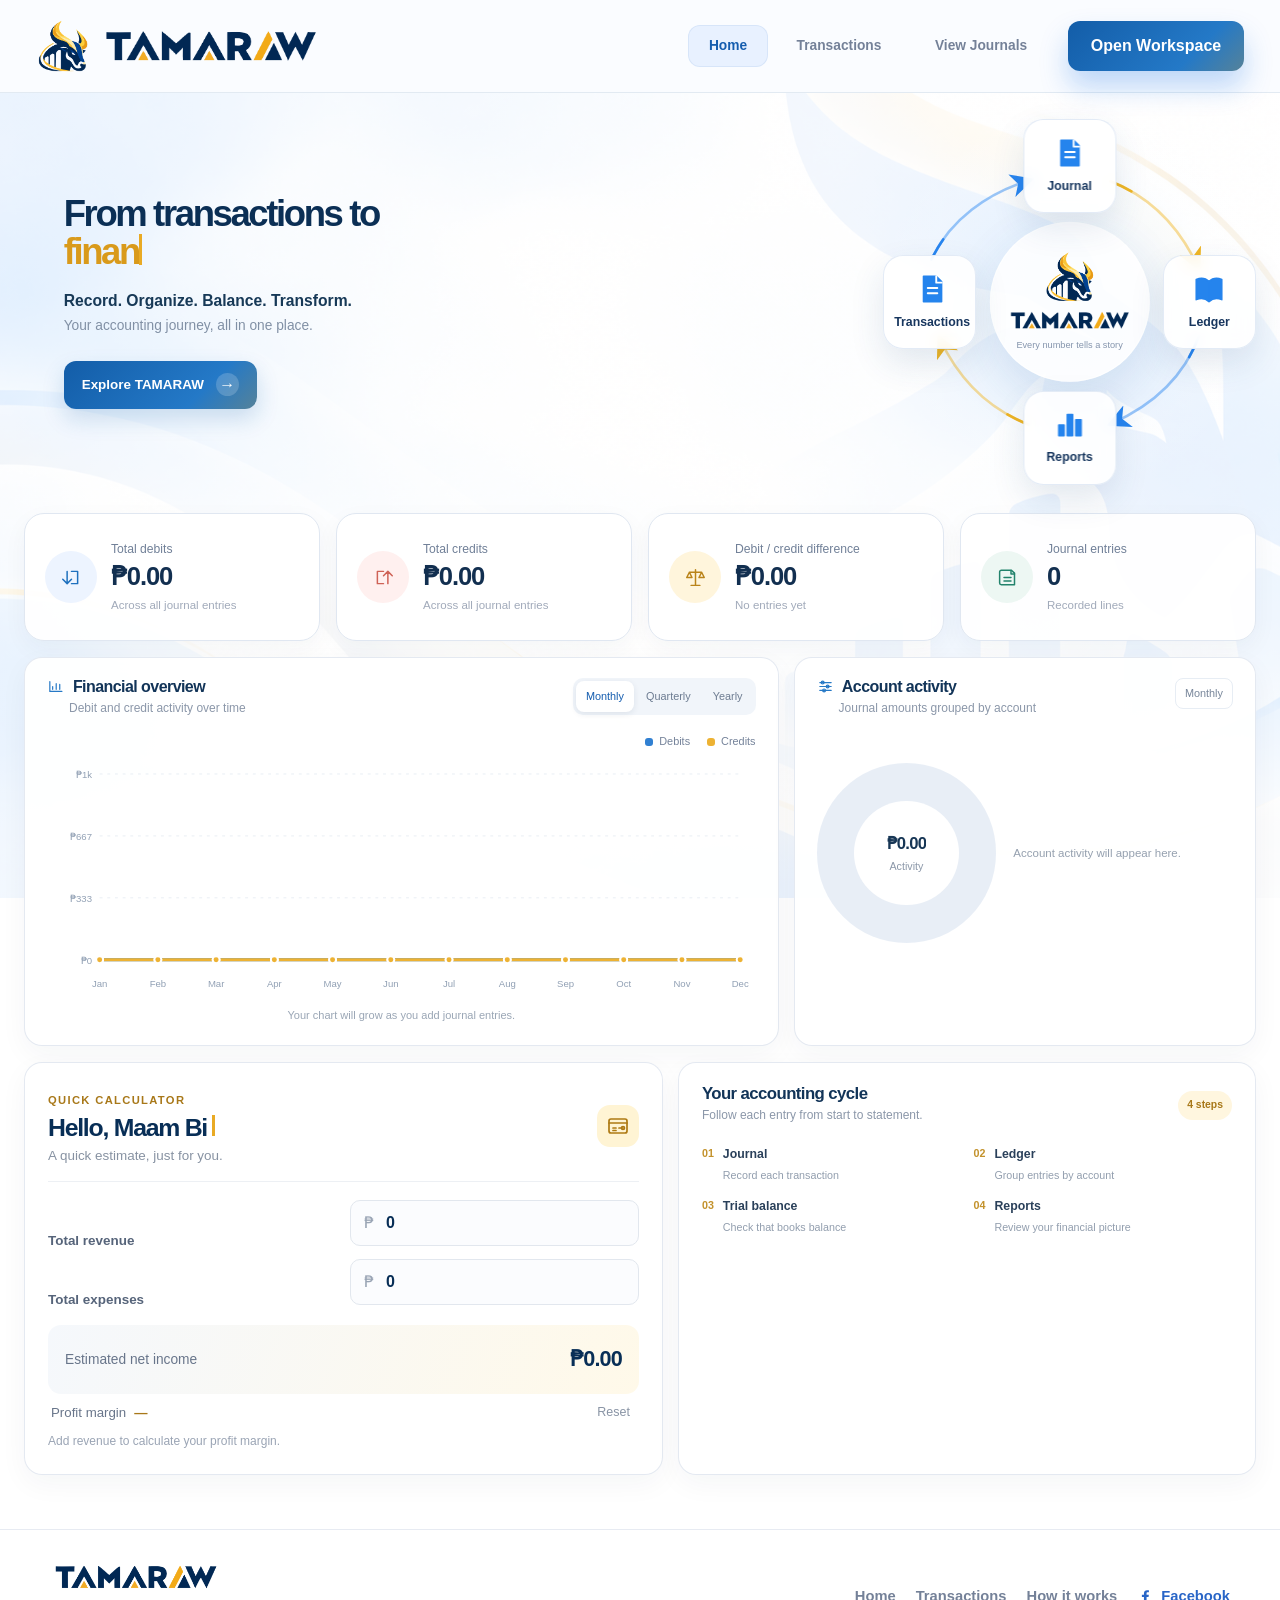
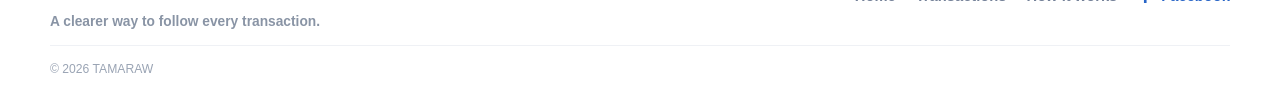
==== commit 63bea54c: "fix the unadjusted" ====
--- a/index.html
+++ b/index.html
@@ -26,10 +26,8 @@
 
         <nav class="main-nav" id="mainNavigation" aria-label="Main navigation">
           <a class="is-current" href="index.html" aria-current="page">Home</a>
-          <a href="#calculator">Calculator</a>
-          <a href="#reports">Reports</a>
-          <a href="#how-it-works">How It Works</a>
           <a href="transactions.html">Transactions</a>
+          <a href="journals.html">View Journals</a>
         </nav>
 
         <button class="nav-toggle" type="button" aria-label="Open navigation menu" aria-expanded="false" aria-controls="mainNavigation">
--- a/shared.css
+++ b/shared.css
@@ -526,7 +526,6 @@
 .workspace-page .journal-table-wrap {
   overflow-x: auto;
   border: 1px solid #e8edf4;
-  border-top: 4px solid var(--blue);
   border-radius: 13px;
   background: #fff;
 }
@@ -1448,25 +1447,6 @@
   font-size: 0.9rem;
   line-height: 1.65;
 }
-.setup-aside-note {
-  display: flex;
-  align-items: flex-start;
-  gap: 11px;
-  margin-top: 36px;
-  padding-top: 18px;
-  border-top: 1px solid rgba(255, 255, 255, 0.16);
-}
-.setup-aside-note span {
-  color: #ffd15a;
-  font-size: 0.7rem;
-  font-weight: 800;
-  letter-spacing: 0.12em;
-}
-.setup-aside-note p {
-  margin: 0;
-  color: rgba(255, 255, 255, 0.7);
-  font-size: 0.75rem;
-}
 .setup-form {
   align-content: center;
   gap: 9px;
@@ -1569,9 +1549,6 @@
     margin: 15px 0 8px;
     font-size: 1.75rem;
   }
-  .setup-aside-note {
-    display: none;
-  }
   .setup-form {
     padding: 23px 24px 26px;
   }
--- a/site-ui.css
+++ b/site-ui.css
@@ -75,8 +75,16 @@
 .topbar.scrolled .main-nav a,
 .dashboard-page .topbar.scrolled .main-nav a,
 .workspace-page .topbar.scrolled .main-nav a {
+  display: inline-flex;
+  align-items: center;
+  justify-content: center;
+  padding: 10px 15px;
+  border-radius: 12px;
   color: var(--muted);
+  font-size: 0.86rem;
+  font-weight: 600;
   white-space: nowrap;
+  transition: color 180ms ease, background 180ms ease, box-shadow 180ms ease;
 }
 
 .topbar .main-nav a:hover,
@@ -90,6 +98,24 @@
 .workspace-page .topbar.scrolled .main-nav a:hover,
 .workspace-page .topbar.scrolled .main-nav a.is-current {
   color: var(--navy);
+}
+
+.topbar .main-nav a:hover,
+.topbar .main-nav a:focus-visible,
+.topbar.scrolled .main-nav a:hover,
+.topbar.scrolled .main-nav a:focus-visible,
+.dashboard-page .topbar.scrolled .main-nav a:hover,
+.workspace-page .topbar.scrolled .main-nav a:hover {
+  background: rgba(232, 241, 255, 0.75);
+}
+
+.topbar .main-nav a.is-current,
+.topbar.scrolled .main-nav a.is-current,
+.dashboard-page .topbar.scrolled .main-nav a.is-current,
+.workspace-page .topbar.scrolled .main-nav a.is-current {
+  background: #e8f1ff;
+  color: #155daf;
+  box-shadow: inset 0 0 0 1px rgba(21, 93, 175, 0.08);
 }
 
 .dashboard-metrics { gap: 16px; }
@@ -256,3 +282,114 @@
   .topbar .topbar-inner { gap: 8px; padding-inline: 11px; }
   .topbar .topbar-inner > .btn { min-height: 38px; padding-inline: 0.7rem; font-size: 0.72rem; }
 }
+
+.dashboard-page .topbar,
+.workspace-page .topbar {
+  padding: 10px 0;
+  background: rgba(250, 252, 255, 0.93);
+  border-bottom: 1px solid rgba(221, 229, 239, 0.8);
+  backdrop-filter: blur(18px);
+}
+
+.dashboard-page .topbar.scrolled,
+.workspace-page .topbar.scrolled {
+  background: rgba(250, 252, 255, 0.97);
+  box-shadow: 0 5px 20px rgba(17, 42, 77, 0.06);
+}
+
+.dashboard-page .topbar-inner,
+.workspace-page .topbar-inner {
+  display: grid;
+  grid-template-columns: minmax(0, 1fr) auto 176px;
+  column-gap: 16px;
+  width: min(1480px, calc(100% - 44px));
+  min-height: 64px;
+  padding: 9px 14px;
+  border: 0;
+  border-radius: 16px;
+  background: transparent;
+  box-shadow: none;
+  backdrop-filter: none;
+}
+
+.dashboard-page .topbar .brand,
+.workspace-page .topbar .brand {
+  justify-self: start;
+  margin-right: 0;
+}
+
+.dashboard-page .topbar .main-nav,
+.workspace-page .topbar .main-nav {
+  display: grid;
+  grid-template-columns: 80px 132px 142px;
+  gap: 5px;
+  justify-self: end;
+  margin-left: 0;
+}
+
+.dashboard-page .topbar .main-nav a,
+.workspace-page .topbar .main-nav a {
+  width: 100%;
+  padding-inline: 4px;
+  text-align: center;
+}
+
+.dashboard-page .topbar.scrolled .topbar-inner,
+.workspace-page .topbar.scrolled .topbar-inner {
+  background: transparent;
+  border: 0;
+  box-shadow: none;
+}
+
+.dashboard-page .topbar .btn-solid,
+.workspace-page .topbar .btn-solid {
+  width: 176px;
+  flex: 0 0 176px;
+  justify-content: center;
+  white-space: nowrap;
+}
+
+@media (max-width: 760px) {
+  .dashboard-page .topbar-inner,
+  .workspace-page .topbar-inner {
+    display: flex;
+    grid-template-columns: none;
+    width: min(100% - 26px, 1480px);
+    border-radius: 14px;
+  }
+
+  .dashboard-page .topbar .btn-solid,
+  .workspace-page .topbar .btn-solid {
+    width: 120px;
+    flex: 0 0 120px;
+    min-height: 38px;
+    padding-inline: 0.8rem;
+    font-size: 0.75rem;
+  }
+
+  .dashboard-page .topbar .main-nav,
+  .workspace-page .topbar .main-nav {
+    display: none;
+    grid-template-columns: none;
+    gap: 3px;
+  }
+
+  .dashboard-page .topbar .main-nav.is-open,
+  .workspace-page .topbar .main-nav.is-open {
+    display: flex;
+  }
+
+  .dashboard-page .topbar .main-nav a,
+  .workspace-page .topbar .main-nav a {
+    width: auto;
+    padding: 11px 13px;
+    text-align: left;
+  }
+}
+
+@media (max-width: 900px) and (min-width: 761px) {
+  .dashboard-page .topbar .main-nav,
+  .workspace-page .topbar .main-nav {
+    grid-template-columns: 68px 112px 118px;
+  }
+}
